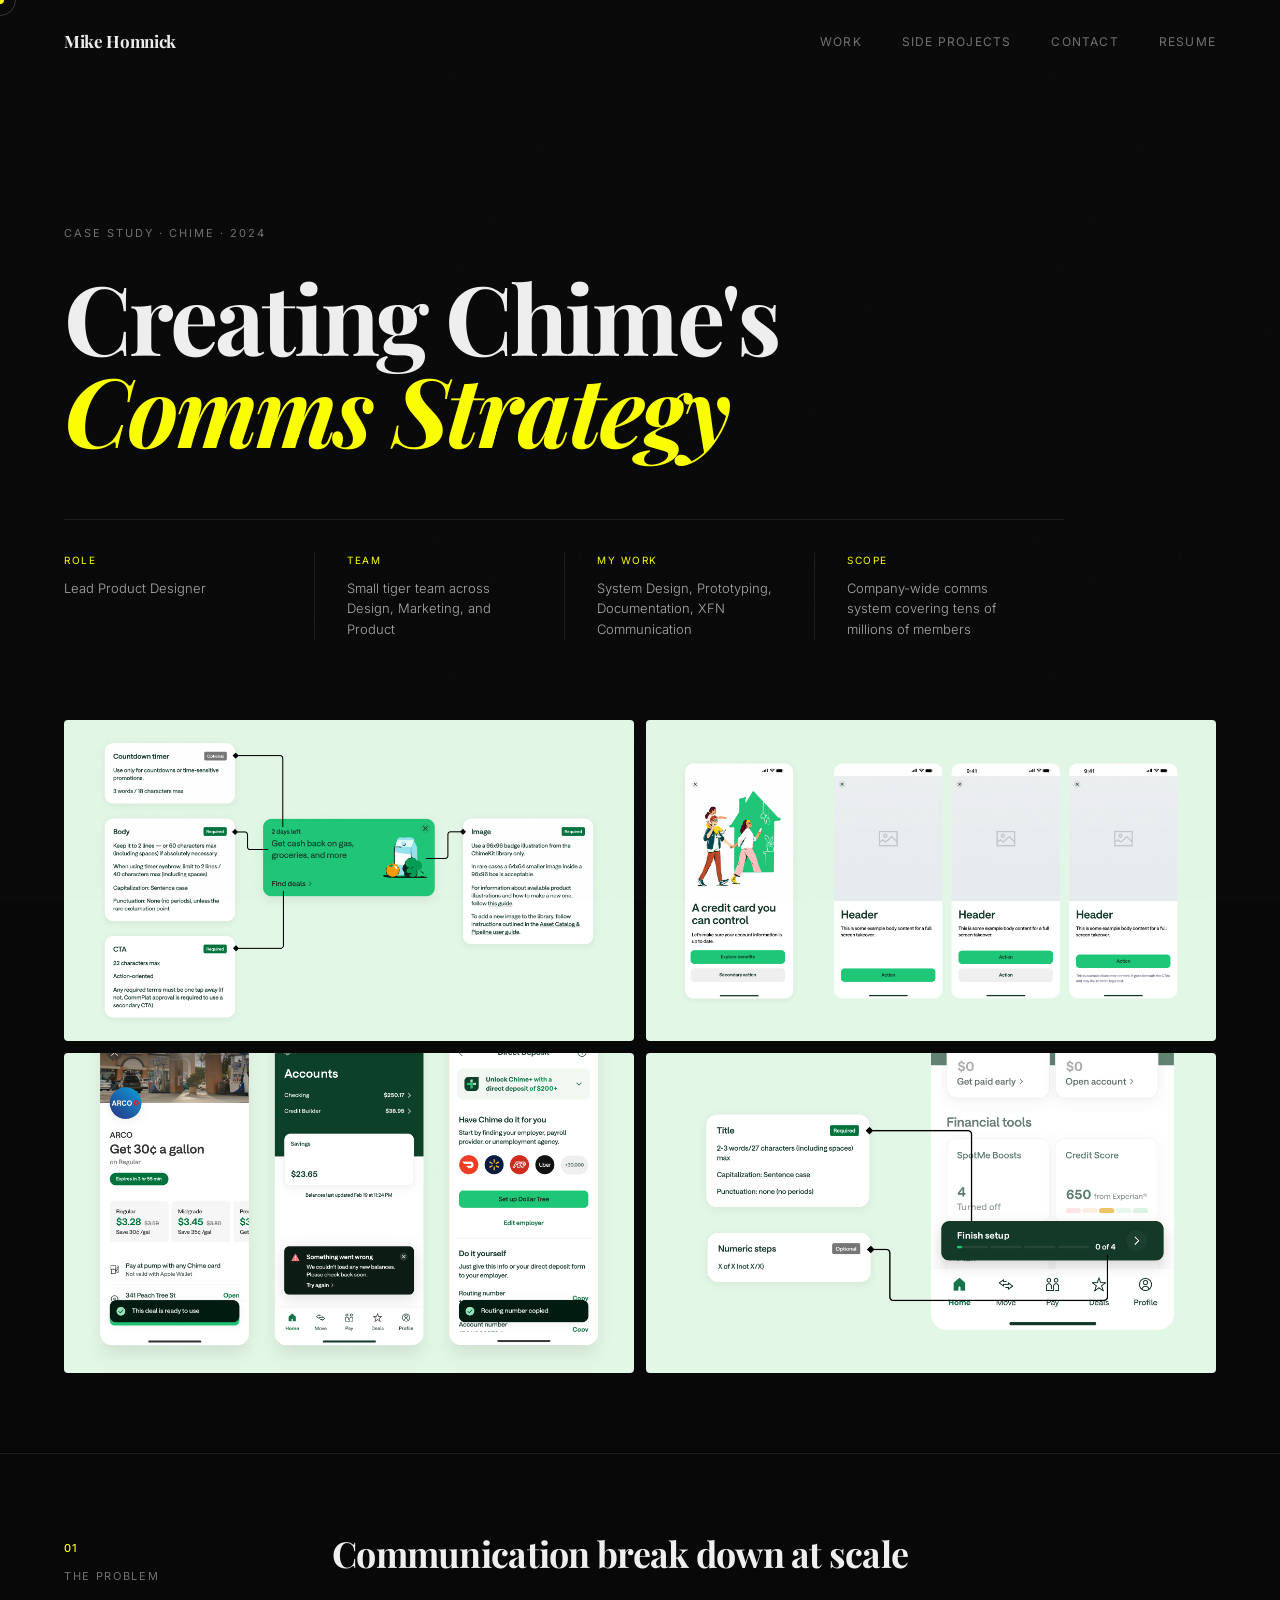
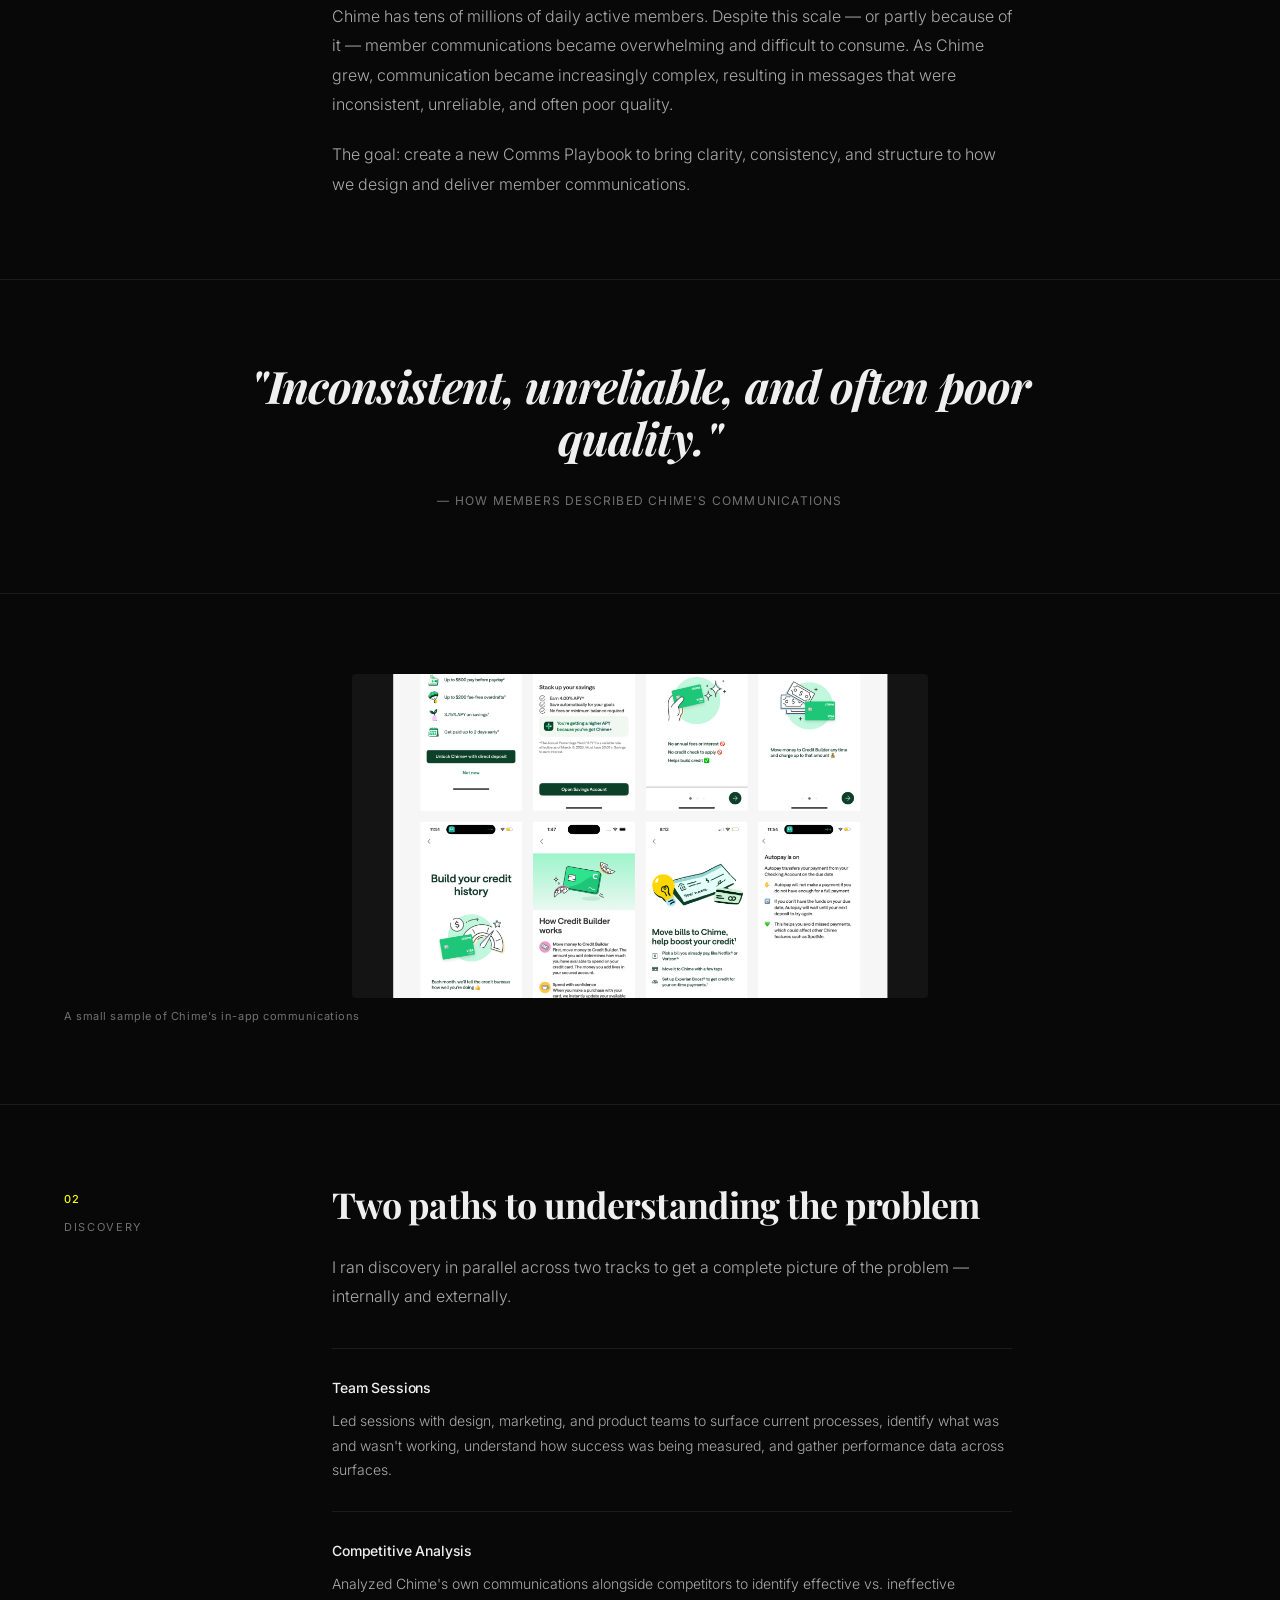
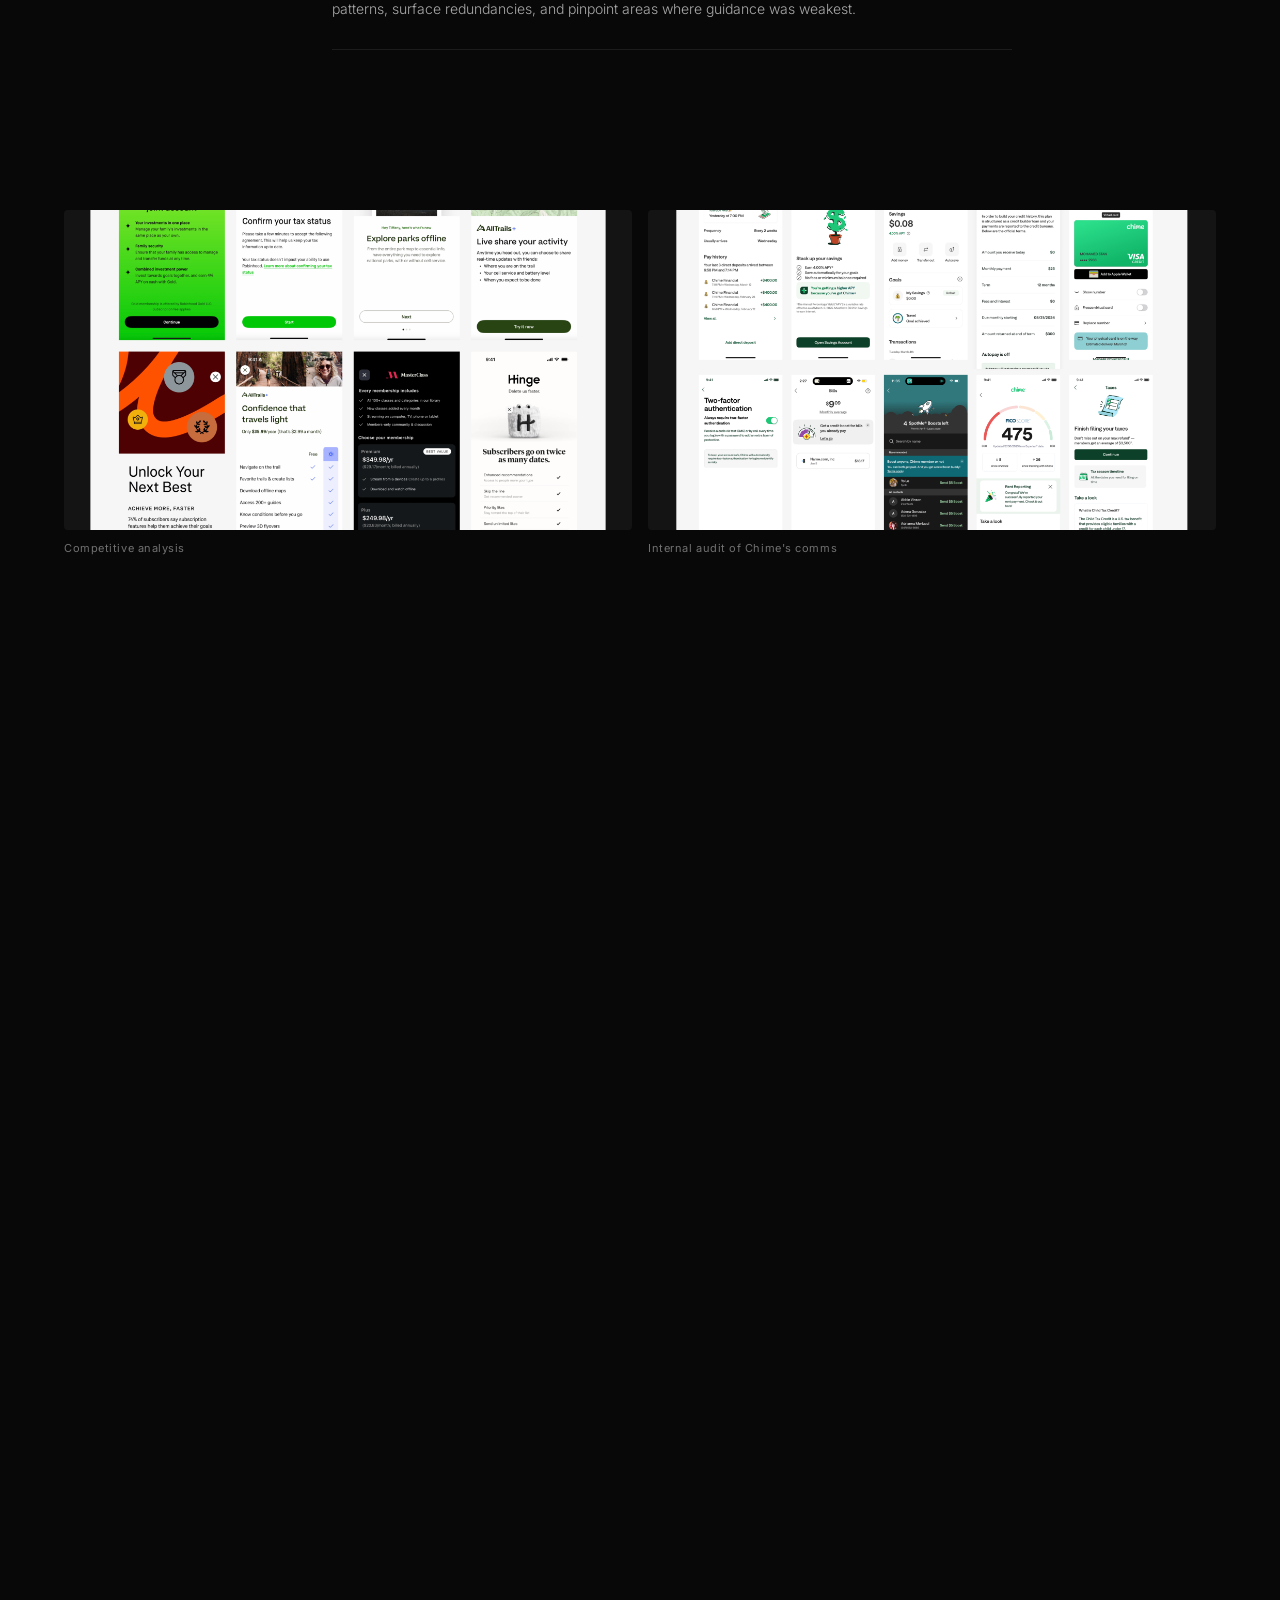
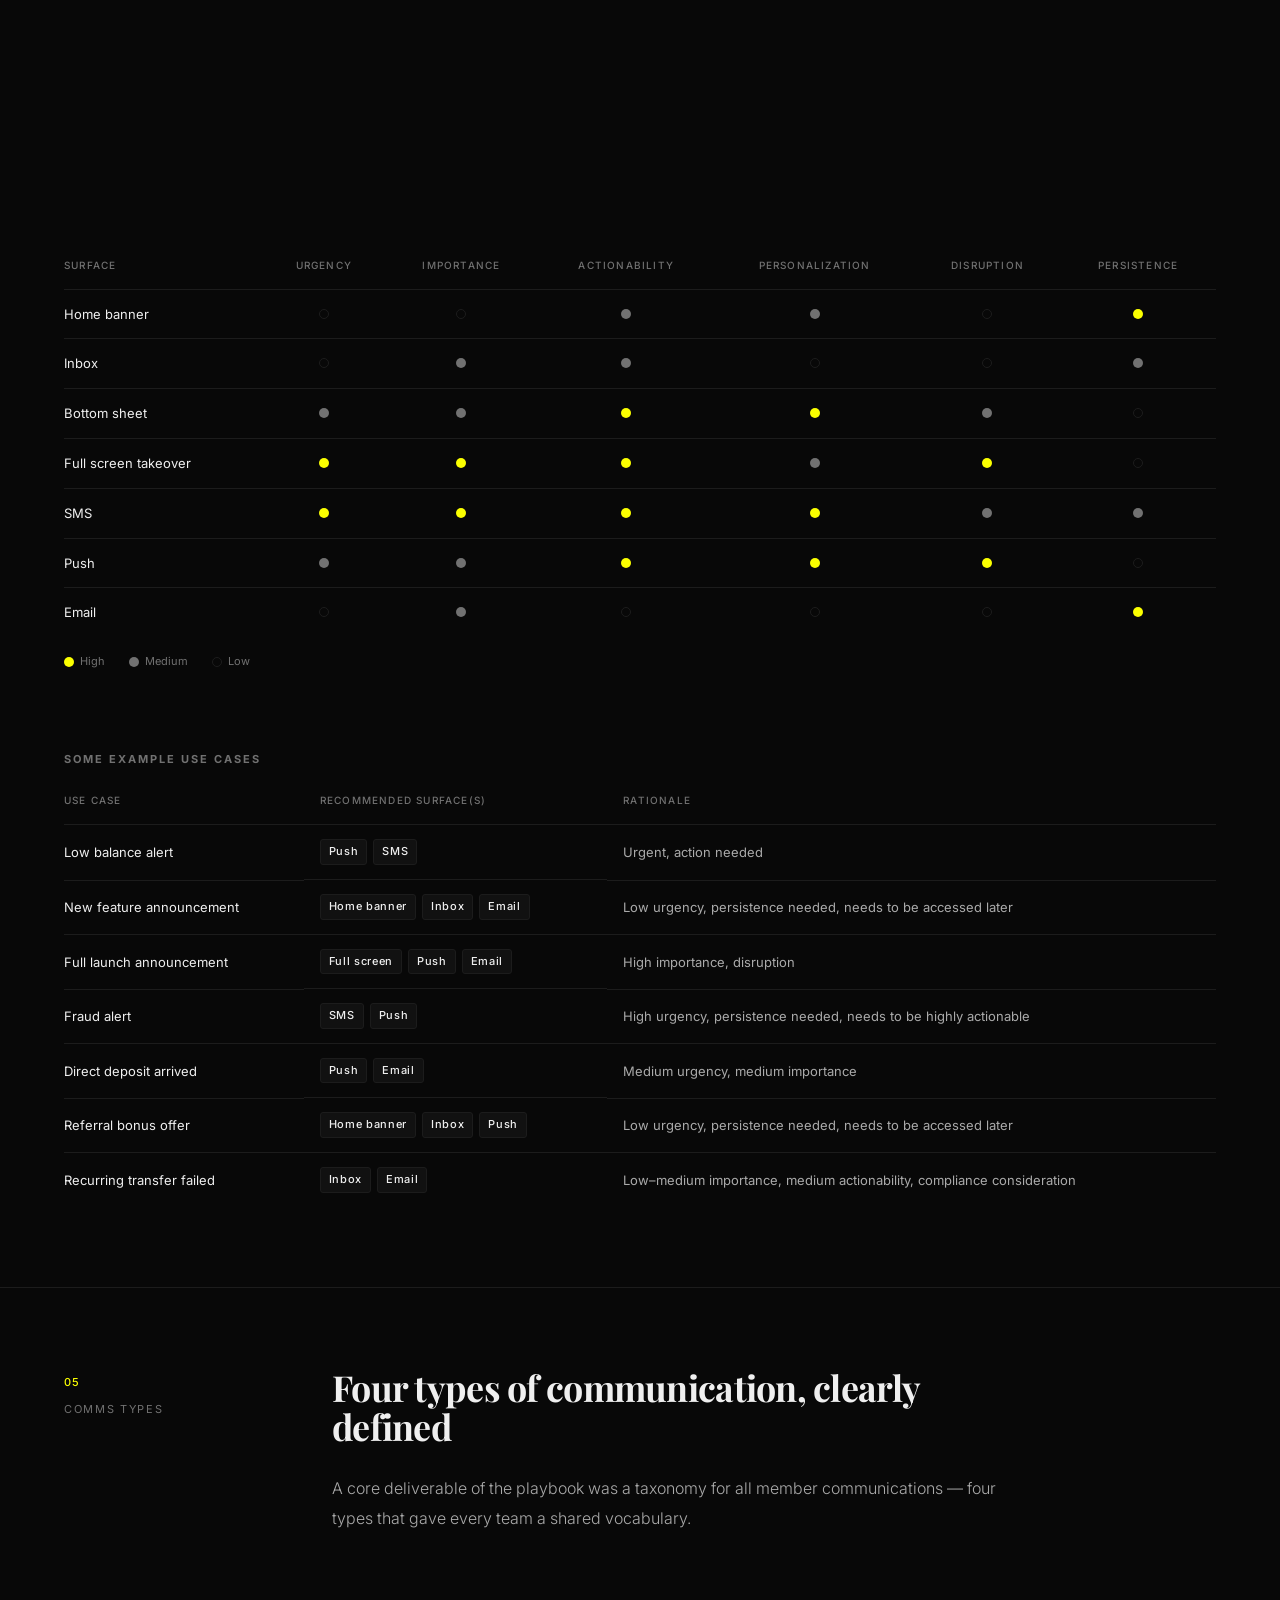
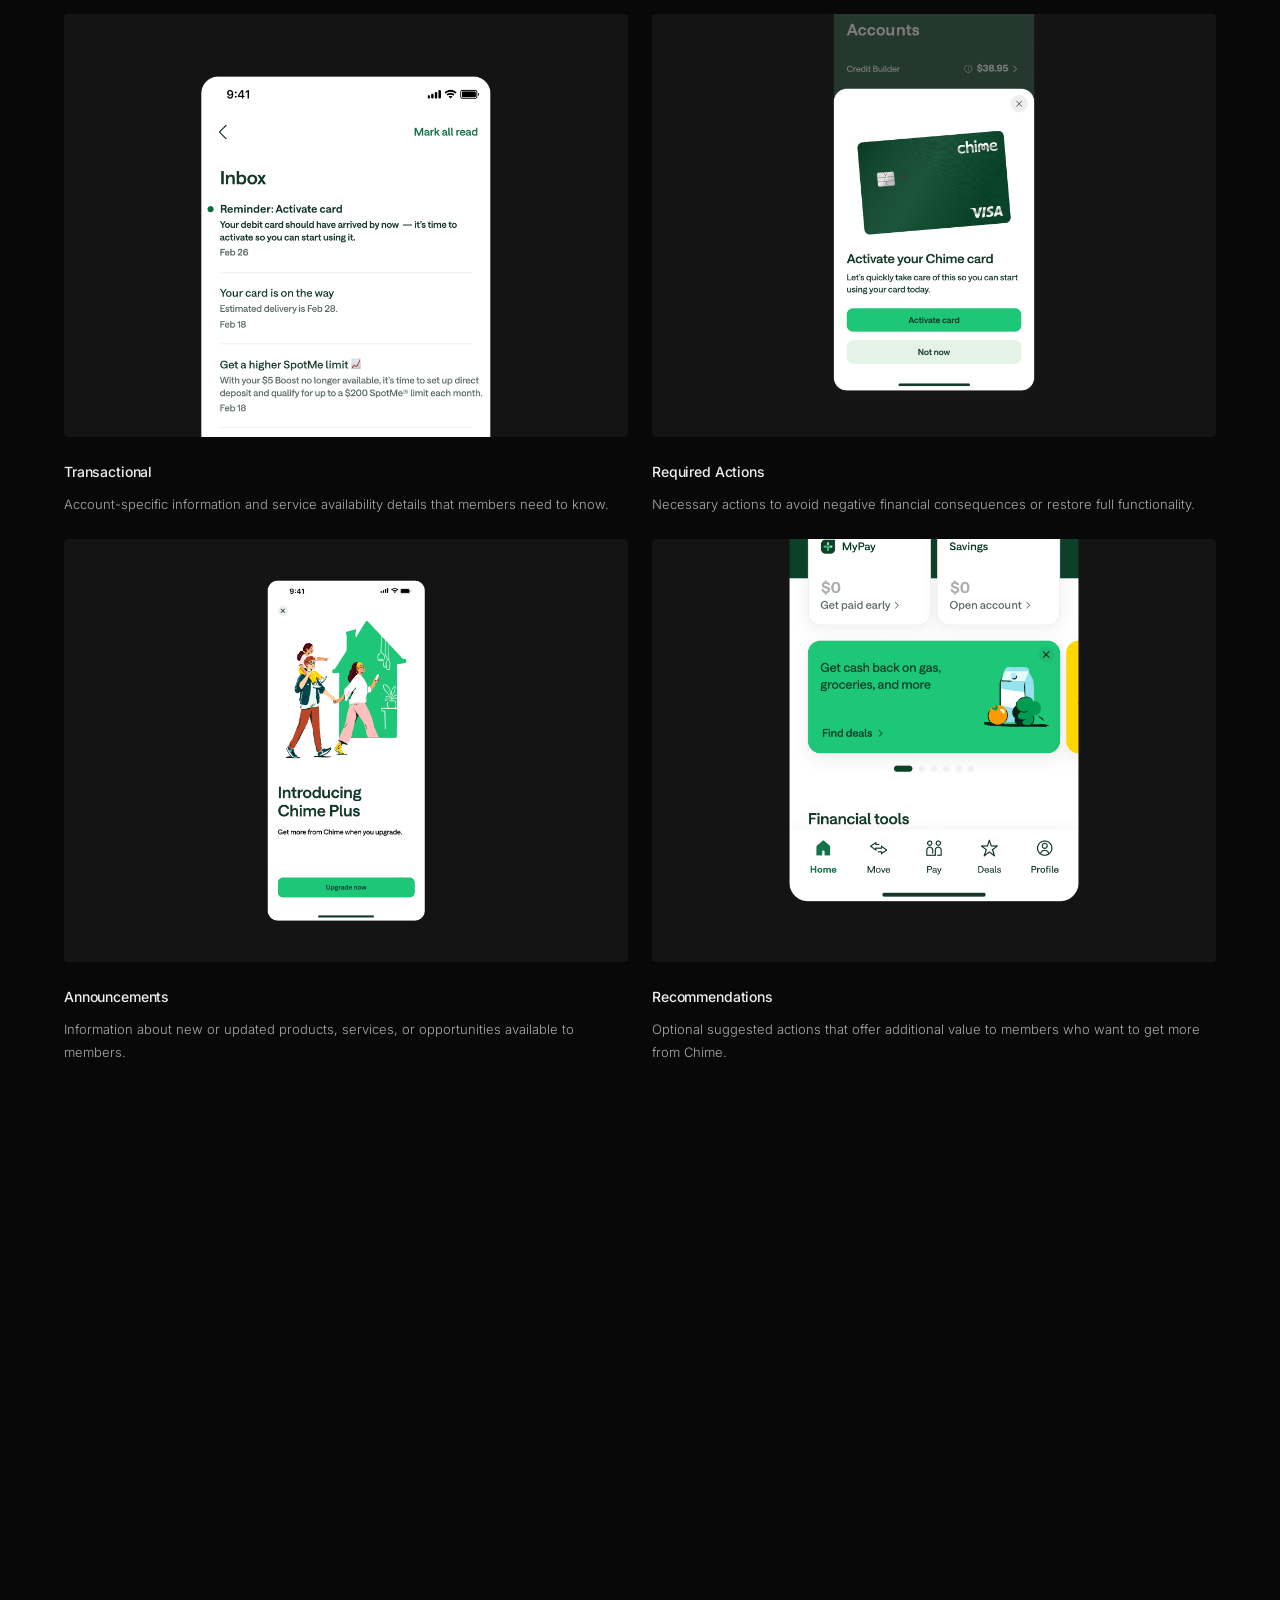
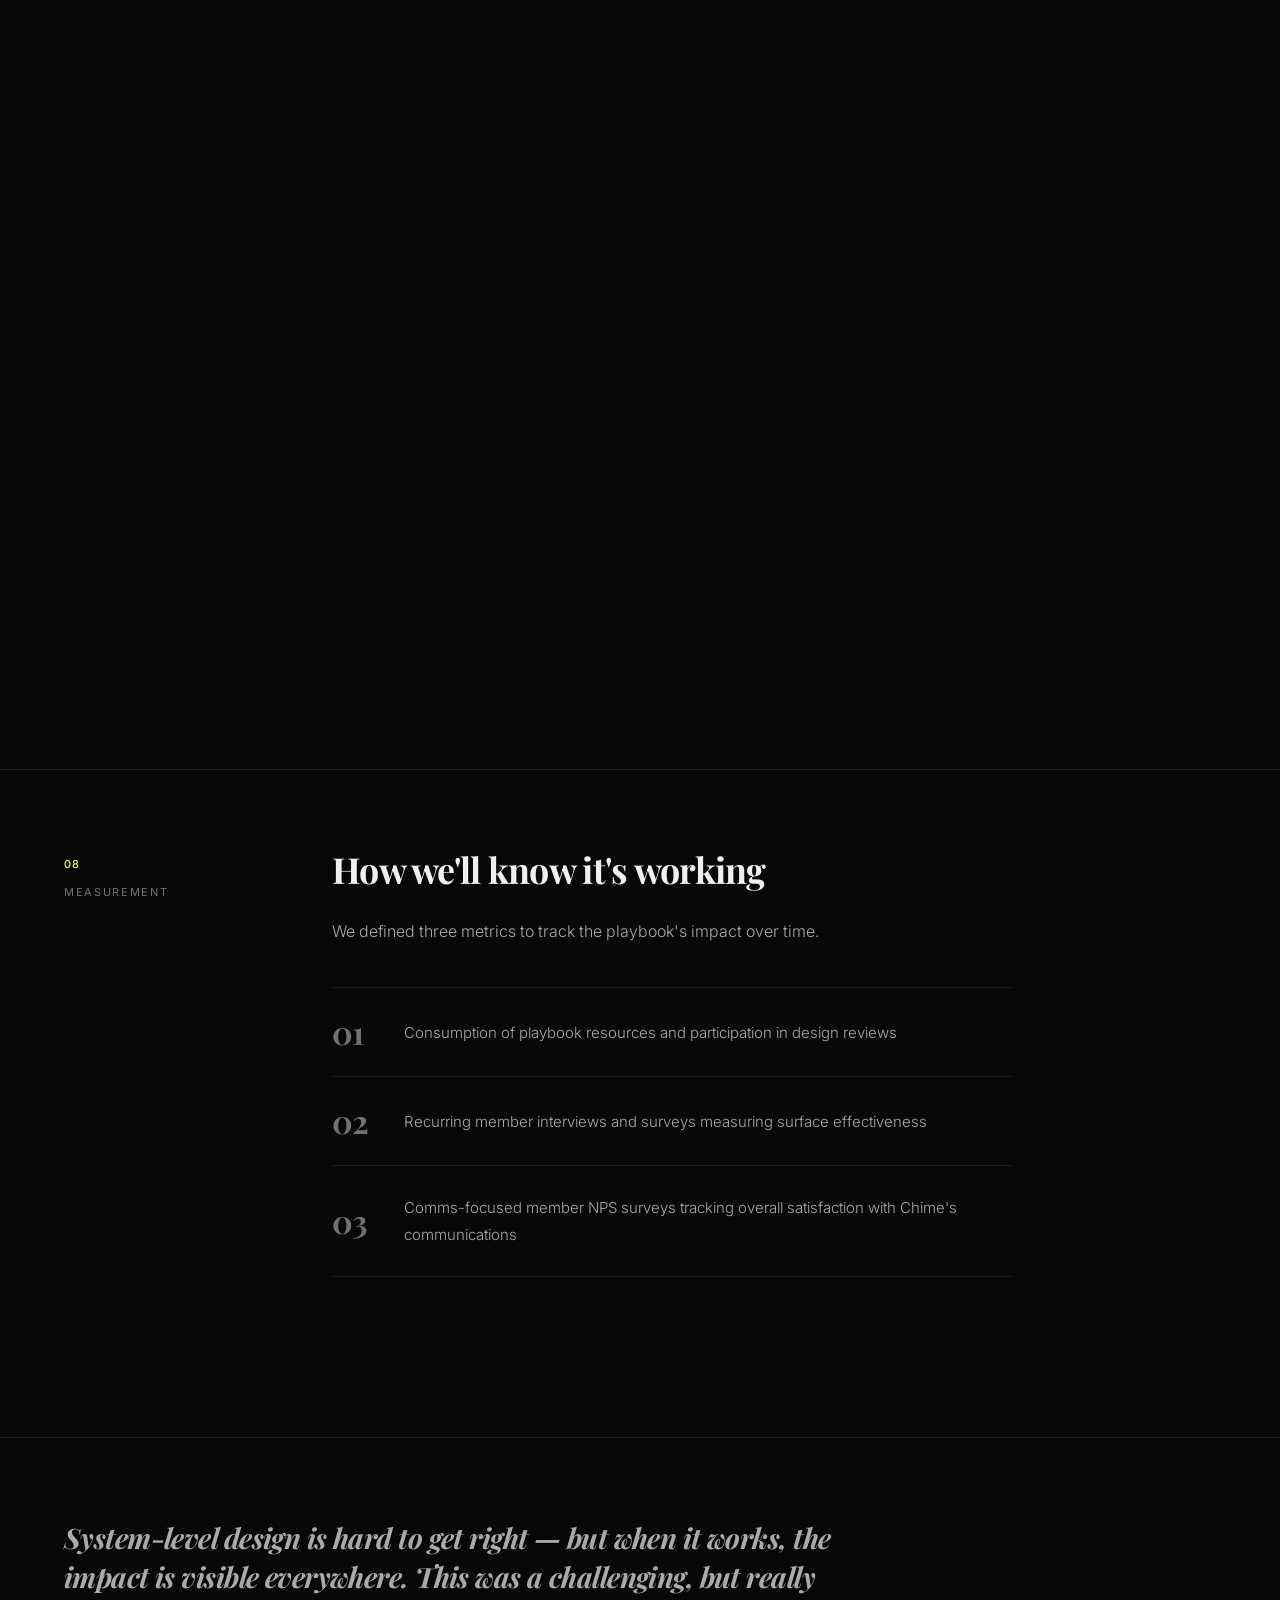
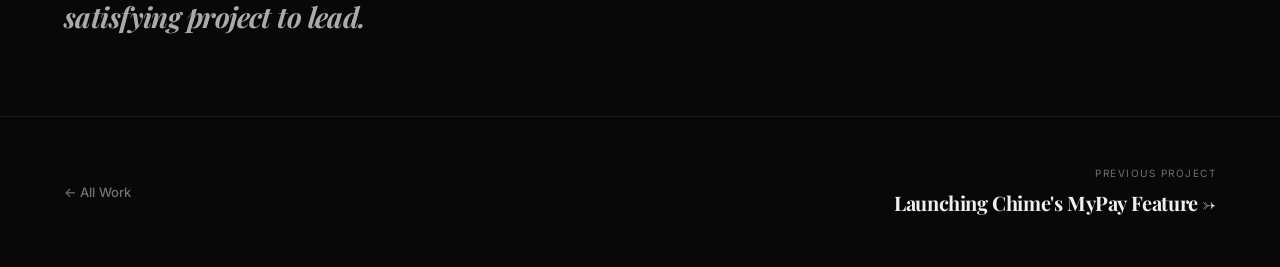
==== chime-comms-playbook.html @ 271defdb "Add SVG favicon with MH initials; update comms title and meta Co-Authored-By: Claude Sonnet 4.6 <nor" ====
<!DOCTYPE html>
<html lang="en">
<head>
  <meta charset="UTF-8">
  <meta name="viewport" content="width=device-width, initial-scale=1.0">
  <title>Creating Chime's Comms Strategy — Mike Homnick</title>
  <link rel="preconnect" href="https://fonts.googleapis.com">
  <link rel="preconnect" href="https://fonts.gstatic.com" crossorigin>
  <link href="https://fonts.googleapis.com/css2?family=Playfair+Display:ital,wght@0,700;0,900;1,700&family=Inter:wght@300;400;500&display=swap" rel="stylesheet">
  <link rel="icon" type="image/svg+xml" href="favicon.svg">
  <link rel="stylesheet" href="style.css">
  <link rel="stylesheet" href="case-study.css">
</head>
<body>

  <!-- Custom Cursor -->
  <div class="cursor" id="cursor"></div>
  <div class="cursor-follower" id="cursor-follower"></div>

  <!-- Navigation -->
  <nav id="nav">
    <a href="index.html" class="nav-logo">Mike Homnick</a>
    <div class="nav-links">
      <a href="index.html#work">Work</a>
      <div class="nav-dropdown">
        <span class="nav-dropdown-trigger">Side Projects</span>
        <div class="nav-dropdown-menu">
          <div class="nav-dropdown-menu-inner">
            <a href="game-dev.html">Game Dev</a>
            <a href="photography.html">Photography</a>
            <a href="music.html">Music</a>
          </div>
        </div>
      </div>
<a href="index.html#contact">Contact</a>
      <a href="resume.pdf" target="_blank" rel="noopener">Resume</a>
    </div>
  </nav>

  <!-- ===================== HERO ===================== -->
  <header class="cs-hero">
    <div class="cs-hero-inner">
      <p class="cs-eyebrow reveal">Case Study · Chime · 2024</p>
      <h1 class="cs-title reveal">Creating Chime's<br><em>Comms Strategy</em></h1>
      <div class="cs-meta reveal">
        <div class="cs-meta-item">
          <span class="cs-meta-label">Role</span>
          <span class="cs-meta-value">Lead Product Designer</span>
        </div>
        <div class="cs-meta-item">
          <span class="cs-meta-label">Team</span>
          <span class="cs-meta-value">Small tiger team across Design, Marketing, and Product</span>
        </div>
        <div class="cs-meta-item">
          <span class="cs-meta-label">My Work</span>
          <span class="cs-meta-value">System Design, Prototyping, Documentation, XFN Communication</span>
        </div>
        <div class="cs-meta-item">
          <span class="cs-meta-label">Scope</span>
          <span class="cs-meta-value">Company-wide comms system covering tens of millions of members</span>
        </div>
      </div>
    </div>
  </header>

  <!-- Hero image -->
  <div class="cs-img-4up reveal">
    <img src="images/comms/Solution_1.png" alt="Solution 1" class="cs-img-real">
    <img src="images/comms/Solution_2.png" alt="Solution 2" class="cs-img-real">
    <img src="images/comms/Solution_3.png" alt="Solution 3" class="cs-img-real">
    <img src="images/comms/Solution_4.png" alt="Solution 4" class="cs-img-real">
  </div>

  <!-- ===================== CONTENT ===================== -->
  <main class="cs-body">

    <!-- 01 · The Problem -->
    <section class="cs-section reveal">
      <div class="cs-section-label">
        <span class="section-num">01</span>
        <span class="section-label">The Problem</span>
      </div>
      <div class="cs-section-content">
        <h2 class="cs-heading">Communication break down at scale</h2>
        <p>Chime has tens of millions of daily active members. Despite this scale — or partly because of it — member communications became overwhelming and difficult to consume. As Chime grew, communication became increasingly complex, resulting in messages that were inconsistent, unreliable, and often poor quality.</p>
        <p>The goal: create a new Comms Playbook to bring clarity, consistency, and structure to how we design and deliver member communications.</p>
      </div>
    </section>

    <!-- Pull quote -->
    <blockquote class="cs-quote reveal">
      <p>"Inconsistent, unreliable, and often poor quality."</p>
      <cite>— How members described Chime's communications</cite>
    </blockquote>

    <figure class="cs-img-full reveal">
      <img src="images/comms/Comms_Comp.png" alt="Competitive Analysis" class="cs-img-real cs-img-centered" style="width: 50%;">
      <figcaption>A small sample of Chime's in-app communications</figcaption>
    </figure>

    <!-- 02 · Discovery -->
    <section class="cs-section reveal">
      <div class="cs-section-label">
        <span class="section-num">02</span>
        <span class="section-label">Discovery</span>
      </div>
      <div class="cs-section-content">
        <h2 class="cs-heading">Two paths to understanding the problem</h2>
        <p>I ran discovery in parallel across two tracks to get a complete picture of the problem — internally and externally.</p>

        <div class="cs-cards">
          <div class="cs-card">
            <h4>Team Sessions</h4>
            <p>Led sessions with design, marketing, and product teams to surface current processes, identify what was and wasn't working, understand how success was being measured, and gather performance data across surfaces.</p>
          </div>
          <div class="cs-card">
            <h4>Competitive Analysis</h4>
            <p>Analyzed Chime's own communications alongside competitors to identify effective vs. ineffective patterns, surface redundancies, and pinpoint areas where guidance was weakest.</p>
          </div>
        </div>
      </div>
    </section>

    <!-- Image -->
    <div class="cs-img-pair reveal">
      <figure>
        <img src="images/comms/Comms_Comp2.png" alt="Competitive Analysis" class="cs-img-real">
        <figcaption>Competitive analysis</figcaption>
      </figure>
      <figure>
        <img src="images/comms/Comms_Comp3.png" alt="Internal Audit" class="cs-img-real">
        <figcaption>Internal audit of Chime's comms</figcaption>
      </figure>
    </div>

    <!-- 03 · Definition -->
    <section class="cs-section reveal">
      <div class="cs-section-label">
        <span class="section-num">03</span>
        <span class="section-label">Definition</span>
      </div>
      <div class="cs-section-content">
        <h2 class="cs-heading">Five root problems, one system to fix them</h2>
        <p>Discovery converged on five distinct problems that the playbook needed to solve.</p>

        <div class="cs-findings">
          <div class="cs-finding">
            <span class="cs-finding-num">01</span>
            <p>Too many competing surfaces with poor definition between them</p>
          </div>
          <div class="cs-finding">
            <span class="cs-finding-num">02</span>
            <p>No stated priority within or across surfaces</p>
          </div>
          <div class="cs-finding">
            <span class="cs-finding-num">03</span>
            <p>No cap on communications per member</p>
          </div>
          <div class="cs-finding">
            <span class="cs-finding-num">04</span>
            <p>Inconsistent language and content standards across teams</p>
          </div>
          <div class="cs-finding">
            <span class="cs-finding-num">05</span>
            <p>Missing guidance on surface performance by use case</p>
          </div>
        </div>
      </div>
    </section>


    <!-- 04 · Surface Ranking System -->
    <section class="cs-section reveal">
      <div class="cs-section-label">
        <span class="section-num">04</span>
        <span class="section-label">Surface Ranking</span>
      </div>
      <div class="cs-section-content">
        <h2 class="cs-heading">A ranking system for every surface</h2>
        <p>To bring order to competing surfaces, I created a ranking system that evaluated each communications surface against seven criteria — enabling teams to confidently assign the right surface to any use case.</p>
        <p>This gave every team a shared framework for decision-making rather than relying on tribal knowledge or gut instinct.</p>
      </div>
    </section>

    <!-- Surface ranking dot matrix -->
    <div class="cs-ranking-wrap reveal">
      <table class="cs-ranking-table">
        <thead>
          <tr>
            <th class="cs-rank-surface">Surface</th>
            <th>Urgency</th>
            <th>Importance</th>
            <th>Actionability</th>
            <th>Personalization</th>
            <th>Disruption</th>
            <th>Persistence</th>
          </tr>
        </thead>
        <tbody>
          <tr>
            <td class="cs-rank-surface">Home banner</td>
            <td><span class="dot dot-low"></span></td>
            <td><span class="dot dot-low"></span></td>
            <td><span class="dot dot-mid"></span></td>
            <td><span class="dot dot-mid"></span></td>
            <td><span class="dot dot-low"></span></td>
            <td><span class="dot dot-high"></span></td>
          </tr>
          <tr>
            <td class="cs-rank-surface">Inbox</td>
            <td><span class="dot dot-low"></span></td>
            <td><span class="dot dot-mid"></span></td>
            <td><span class="dot dot-mid"></span></td>
            <td><span class="dot dot-low"></span></td>
            <td><span class="dot dot-low"></span></td>
            <td><span class="dot dot-mid"></span></td>
          </tr>
          <tr>
            <td class="cs-rank-surface">Bottom sheet</td>
            <td><span class="dot dot-mid"></span></td>
            <td><span class="dot dot-mid"></span></td>
            <td><span class="dot dot-high"></span></td>
            <td><span class="dot dot-high"></span></td>
            <td><span class="dot dot-mid"></span></td>
            <td><span class="dot dot-low"></span></td>
          </tr>
          <tr>
            <td class="cs-rank-surface">Full screen takeover</td>
            <td><span class="dot dot-high"></span></td>
            <td><span class="dot dot-high"></span></td>
            <td><span class="dot dot-high"></span></td>
            <td><span class="dot dot-mid"></span></td>
            <td><span class="dot dot-high"></span></td>
            <td><span class="dot dot-low"></span></td>
          </tr>
          <tr>
            <td class="cs-rank-surface">SMS</td>
            <td><span class="dot dot-high"></span></td>
            <td><span class="dot dot-high"></span></td>
            <td><span class="dot dot-high"></span></td>
            <td><span class="dot dot-high"></span></td>
            <td><span class="dot dot-mid"></span></td>
            <td><span class="dot dot-mid"></span></td>
          </tr>
          <tr>
            <td class="cs-rank-surface">Push</td>
            <td><span class="dot dot-mid"></span></td>
            <td><span class="dot dot-mid"></span></td>
            <td><span class="dot dot-high"></span></td>
            <td><span class="dot dot-high"></span></td>
            <td><span class="dot dot-high"></span></td>
            <td><span class="dot dot-low"></span></td>
          </tr>
          <tr>
            <td class="cs-rank-surface">Email</td>
            <td><span class="dot dot-low"></span></td>
            <td><span class="dot dot-mid"></span></td>
            <td><span class="dot dot-low"></span></td>
            <td><span class="dot dot-low"></span></td>
            <td><span class="dot dot-low"></span></td>
            <td><span class="dot dot-high"></span></td>
          </tr>
        </tbody>
      </table>
      <div class="cs-ranking-legend">
        <span><span class="dot dot-high"></span> High</span>
        <span><span class="dot dot-mid"></span> Medium</span>
        <span><span class="dot dot-low"></span> Low</span>
      </div>
    </div>

    <!-- Use case to surface matrix -->
    <div class="cs-ranking-wrap reveal">
      <h3 style="font-family: var(--sans); font-size: 11px; letter-spacing: 0.18em; text-transform: uppercase; color: var(--muted); margin-bottom: 24px;">Some example use cases</h3>
      <table class="cs-ranking-table cs-usecase-table">
        <thead>
          <tr>
            <th class="cs-rank-surface">Use Case</th>
            <th style="text-align: left;">Recommended Surface(s)</th>
            <th style="text-align: left;">Rationale</th>
          </tr>
        </thead>
        <tbody>
          <tr>
            <td class="cs-rank-surface">Low balance alert</td>
            <td class="cs-usecase-surfaces"><span class="cs-surface-tag">Push</span><span class="cs-surface-tag">SMS</span></td>
            <td class="cs-usecase-rationale">Urgent, action needed</td>
          </tr>
          <tr>
            <td class="cs-rank-surface">New feature announcement</td>
            <td class="cs-usecase-surfaces"><span class="cs-surface-tag">Home banner</span><span class="cs-surface-tag">Inbox</span><span class="cs-surface-tag">Email</span></td>
            <td class="cs-usecase-rationale">Low urgency, persistence needed, needs to be accessed later</td>
          </tr>
          <tr>
            <td class="cs-rank-surface">Full launch announcement</td>
            <td class="cs-usecase-surfaces"><span class="cs-surface-tag">Full screen</span><span class="cs-surface-tag">Push</span><span class="cs-surface-tag">Email</span></td>
            <td class="cs-usecase-rationale">High importance, disruption</td>
          </tr>
          <tr>
            <td class="cs-rank-surface">Fraud alert</td>
            <td class="cs-usecase-surfaces"><span class="cs-surface-tag">SMS</span><span class="cs-surface-tag">Push</span></td>
            <td class="cs-usecase-rationale">High urgency, persistence needed, needs to be highly actionable</td>
          </tr>
          <tr>
            <td class="cs-rank-surface">Direct deposit arrived</td>
            <td class="cs-usecase-surfaces"><span class="cs-surface-tag">Push</span><span class="cs-surface-tag">Email</span></td>
            <td class="cs-usecase-rationale">Medium urgency, medium importance</td>
          </tr>
          <tr>
            <td class="cs-rank-surface">Referral bonus offer</td>
            <td class="cs-usecase-surfaces"><span class="cs-surface-tag">Home banner</span><span class="cs-surface-tag">Inbox</span><span class="cs-surface-tag">Push</span></td>
            <td class="cs-usecase-rationale">Low urgency, persistence needed, needs to be accessed later</td>
          </tr>
          <tr>
            <td class="cs-rank-surface">Recurring transfer failed</td>
            <td class="cs-usecase-surfaces"><span class="cs-surface-tag">Inbox</span><span class="cs-surface-tag">Email</span></td>
            <td class="cs-usecase-rationale">Low–medium importance, medium actionability, compliance consideration</td>
          </tr>
        </tbody>
      </table>
    </div>

    <!-- 05 · Four Comms Types -->
    <section class="cs-section reveal">
      <div class="cs-section-label">
        <span class="section-num">05</span>
        <span class="section-label">Comms Types</span>
      </div>
      <div class="cs-section-content">
        <h2 class="cs-heading">Four types of communication, clearly defined</h2>
        <p>A core deliverable of the playbook was a taxonomy for all member communications — four types that gave every team a shared vocabulary.</p>
      </div>
    </section>

    <div class="cs-concepts cs-concepts--2x2 reveal">
      <div class="cs-concept">
        <img src="images/comms/transactional.png" alt="Transactional" class="cs-img-real cs-img-concept">
        <h4>Transactional</h4>
        <p>Account-specific information and service availability details that members need to know.</p>
      </div>
      <div class="cs-concept">
        <img src="images/comms/required.png" alt="Required Actions" class="cs-img-real cs-img-concept">
        <h4>Required Actions</h4>
        <p>Necessary actions to avoid negative financial consequences or restore full functionality.</p>
      </div>
      <div class="cs-concept">
        <img src="images/comms/announcements.png" alt="Announcements" class="cs-img-real cs-img-concept">
        <h4>Announcements</h4>
        <p>Information about new or updated products, services, or opportunities available to members.</p>
      </div>
      <div class="cs-concept">
        <img src="images/comms/recommendations.png" alt="Recommendations" class="cs-img-real cs-img-concept">
        <h4>Recommendations</h4>
        <p>Optional suggested actions that offer additional value to members who want to get more from Chime.</p>
      </div>
    </div>

    <!-- 06 · Key Learning -->
    <section class="cs-section reveal">
      <div class="cs-section-label">
        <span class="section-num">06</span>
        <span class="section-label">Key Learning</span>
      </div>
      <div class="cs-section-content">
        <h2 class="cs-heading">Company-wide projects require a different playbook</h2>
        <p>A previous iteration of this project failed — and understanding why shaped how we approached this one. The lesson was hard-won: a project that impacts every team at the company is anything but straightforward.</p>
        <p>Success required three things that had been missing before:</p>
        <ul class="cs-list">
          <li>Clear executive communication of the project's scope and impact</li>
          <li>Early cross-functional inclusion, not a late-stage handoff</li>
          <li>Demonstrable, tangible value delivered to every participating team</li>
        </ul>
      </div>
    </section>

    <!-- Pull quote -->
    <blockquote class="cs-quote reveal">
      <p>"There's no way around it — a project that impacts every team at the company is anything but straightforward."</p>
      <cite>— Key project learning</cite>
    </blockquote>

    <!-- 07 · Deliverables -->
    <section class="cs-section reveal">
      <div class="cs-section-label">
        <span class="section-num">07</span>
        <span class="section-label">Deliverables</span>
      </div>
      <div class="cs-section-content">
        <h2 class="cs-heading">A complete system, not just a document</h2>
        <p>The Comms Playbook shipped as a comprehensive system spanning multiple workstreams.</p>

        <div class="cs-cards">
          <div class="cs-card">
            <h4>The Playbook</h4>
            <p>Component specifications, content guidelines, tone of voice standards, implementation guides, templates, and usage examples — all in one place.</p>
          </div>
          <div class="cs-card">
            <h4>Custom Comms GPT</h4>
            <p>A bespoke AI tool trained on the playbook to give teams real-time guidance when creating communications.</p>
          </div>
          <div class="cs-card">
            <h4>Figma Plugin</h4>
            <p>A plugin that surfaces playbook guidance directly inside Figma, meeting designers where they already work.</p>
          </div>
        </div>
      </div>
    </section>

    <div class="cs-img-pair reveal">
      <img src="images/comms/decision_tree.png" alt="Decision Tree" class="cs-img-real">
      <img src="images/comms/commsGPT.webp" alt="Comms GPT" class="cs-img-real">
    </div>

    <!-- Scrolling image strip -->
    <div class="cs-scroll-strip reveal">
      <div class="cs-scroll-track">
        <img src="images/comms/templates1.png" alt="Template 1">
        <img src="images/comms/templates2.png" alt="Template 2">
        <img src="images/comms/templates3.png" alt="Template 3">
        <img src="images/comms/templates4.png" alt="Template 4">
        <img src="images/comms/templates5.png" alt="Template 5">
        <img src="images/comms/templates6.png" alt="Template 6">
        <img src="images/comms/templates7.png" alt="Template 7">
        <img src="images/comms/templates8.png" alt="Template 8">
        <img src="images/comms/templates9.png" alt="Template 9">
        <!-- Duplicate for seamless loop -->
        <img src="images/comms/templates1.png" alt="" aria-hidden="true">
        <img src="images/comms/templates2.png" alt="" aria-hidden="true">
        <img src="images/comms/templates3.png" alt="" aria-hidden="true">
        <img src="images/comms/templates4.png" alt="" aria-hidden="true">
        <img src="images/comms/templates5.png" alt="" aria-hidden="true">
        <img src="images/comms/templates6.png" alt="" aria-hidden="true">
        <img src="images/comms/templates7.png" alt="" aria-hidden="true">
        <img src="images/comms/templates8.png" alt="" aria-hidden="true">
        <img src="images/comms/templates9.png" alt="" aria-hidden="true">
      </div>
    </div>

    <!-- 08 · Measurement -->
    <section class="cs-section reveal">
      <div class="cs-section-label">
        <span class="section-num">08</span>
        <span class="section-label">Measurement</span>
      </div>
      <div class="cs-section-content">
        <h2 class="cs-heading">How we'll know it's working</h2>
        <p>We defined three metrics to track the playbook's impact over time.</p>

        <div class="cs-findings">
          <div class="cs-finding">
            <span class="cs-finding-num">01</span>
            <p>Consumption of playbook resources and participation in design reviews</p>
          </div>
          <div class="cs-finding">
            <span class="cs-finding-num">02</span>
            <p>Recurring member interviews and surveys measuring surface effectiveness</p>
          </div>
          <div class="cs-finding">
            <span class="cs-finding-num">03</span>
            <p>Comms-focused member NPS surveys tracking overall satisfaction with Chime's communications</p>
          </div>
        </div>
      </div>
    </section>

  </main>

  <!-- Closing statement -->
  <div class="cs-closing reveal">
    <p>System-level design is hard to get right — but when it works, the impact is visible everywhere. This was a challenging, but really satisfying project to lead.</p>
  </div>

  <!-- ===================== FOOTER NAV ===================== -->
  <div class="cs-next reveal">
    <a href="index.html#work" class="cs-back">← All Work</a>
    <a href="chime-mypay.html" class="cs-next-project">
      <span class="cs-next-label">Previous Project</span>
      <span class="cs-next-title">Launching Chime's MyPay Feature →</span>
    </a>
  </div>

  <script src="script.js"></script>
</body>
</html>
---- style.css ----
/* ============================================================
   RESET & TOKENS
   ============================================================ */
*, *::before, *::after {
  box-sizing: border-box;
  margin: 0;
  padding: 0;
}

:root {
  --bg:       #080808;
  --surface:  #111111;
  --border:   #1c1c1c;
  --text:     #efefef;
  --muted:    #717171;
  --muted-lt: #aaaaaa;
  --accent:   #fbff00;

  --serif: 'Playfair Display', Georgia, 'Times New Roman', serif;
  --sans:  'Inter', system-ui, -apple-system, sans-serif;

  --ease-out: cubic-bezier(0.23, 1, 0.32, 1);
  --pad-x: clamp(24px, 5vw, 80px);
}

html {
  scroll-behavior: smooth;
}

body {
  background: var(--bg);
  color: var(--text);
  font-family: var(--sans);
  font-size: 16px;
  line-height: 1.6;
  -webkit-font-smoothing: antialiased;
  -moz-osx-font-smoothing: grayscale;
  cursor: none;
  overflow-x: hidden;
}

a { color: inherit; text-decoration: none; }
strong { font-weight: 500; }

/* ============================================================
   GRAIN OVERLAY
   ============================================================ */
body::after {
  content: '';
  position: fixed;
  inset: 0;
  z-index: 9000;
  pointer-events: none;
  opacity: 0.03;
  background-image: url("data:image/svg+xml,%3Csvg xmlns='http://www.w3.org/2000/svg' width='300' height='300'%3E%3Cfilter id='n'%3E%3CfeTurbulence type='fractalNoise' baseFrequency='0.85' numOctaves='4' stitchTiles='stitch'/%3E%3C/filter%3E%3Crect width='300' height='300' filter='url(%23n)'/%3E%3C/svg%3E");
  background-size: 300px 300px;
}

/* ============================================================
   CUSTOM CURSOR
   ============================================================ */
.cursor {
  position: fixed;
  width: 8px;
  height: 8px;
  background: var(--accent);
  border-radius: 50%;
  pointer-events: none;
  z-index: 9999;
  transform: translate(-50%, -50%);
  transition: transform 0.12s var(--ease-out),
              width 0.2s var(--ease-out),
              height 0.2s var(--ease-out),
              background 0.2s;
  will-change: left, top;
}

.cursor-follower {
  position: fixed;
  width: 32px;
  height: 32px;
  border: 1px solid rgba(239, 239, 239, 0.2);
  border-radius: 50%;
  pointer-events: none;
  z-index: 9998;
  transform: translate(-50%, -50%);
  transition: transform 0.3s var(--ease-out),
              width 0.3s var(--ease-out),
              height 0.3s var(--ease-out),
              border-color 0.3s;
  will-change: left, top;
}

.cursor.is-hovered {
  width: 14px;
  height: 14px;
}

.cursor-follower.is-hovered {
  width: 48px;
  height: 48px;
  border-color: color-mix(in srgb, var(--accent) 40%, transparent);
}

/* ============================================================
   NAVIGATION
   ============================================================ */
#nav {
  position: fixed;
  top: 0;
  left: 0;
  right: 0;
  z-index: 100;
  display: flex;
  justify-content: space-between;
  align-items: center;
  padding: 28px var(--pad-x);
  transition: padding 0.4s var(--ease-out),
              background 0.4s,
              border-color 0.4s;
  border-bottom: 1px solid transparent;
}

#nav.scrolled {
  padding-top: 16px;
  padding-bottom: 16px;
  background: rgba(8, 8, 8, 0.85);
  backdrop-filter: blur(16px);
  -webkit-backdrop-filter: blur(16px);
  border-bottom-color: var(--border);
}

.nav-logo {
  font-family: var(--serif);
  font-size: 17px;
  font-weight: 700;
  letter-spacing: -0.02em;
  color: var(--text);
}

.nav-links {
  display: flex;
  gap: 40px;
}

.nav-links a {
  font-size: 12px;
  font-weight: 400;
  letter-spacing: 0.1em;
  text-transform: uppercase;
  color: var(--muted);
  transition: color 0.2s;
}

.nav-links a:hover {
  color: var(--text);
}

/* ============================================================
   SCROLL REVEAL
   ============================================================ */
.reveal {
  opacity: 0;
  transform: translateY(28px);
  transition: opacity 0.9s var(--ease-out),
              transform 0.9s var(--ease-out);
}

.reveal.visible {
  opacity: 1;
  transform: translateY(0);
}

/* stagger children */
.reveal:nth-child(2) { transition-delay: 0.08s; }
.reveal:nth-child(3) { transition-delay: 0.16s; }
.reveal:nth-child(4) { transition-delay: 0.24s; }

/* ============================================================
   SECTION HEADER
   ============================================================ */
.section-header {
  display: flex;
  align-items: center;
  gap: 16px;
  padding-bottom: 24px;
  margin-bottom: 80px;
  border-bottom: 1px solid var(--border);
}

.section-num {
  font-size: 11px;
  font-weight: 500;
  letter-spacing: 0.1em;
  color: var(--accent);
}

.section-label {
  font-size: 11px;
  letter-spacing: 0.15em;
  text-transform: uppercase;
  color: var(--muted);
}

/* ============================================================
   NAV DROPDOWN
   ============================================================ */
.nav-dropdown {
  position: relative;
  display: flex;
  align-items: center;
}

.nav-dropdown-trigger {
  font-size: 12px;
  font-weight: 400;
  letter-spacing: 0.1em;
  text-transform: uppercase;
  color: var(--muted);
  cursor: pointer;
  transition: color 0.2s;
  user-select: none;
}

.nav-dropdown:hover .nav-dropdown-trigger {
  color: var(--text);
}

.nav-dropdown-menu {
  position: absolute;
  top: 100%;
  right: 0;
  padding-top: 16px;
  opacity: 0;
  pointer-events: none;
  transform: translateY(-4px);
  transition: opacity 0.2s var(--ease-out), transform 0.2s var(--ease-out);
  z-index: 200;
}

.nav-dropdown-menu-inner {
  background: var(--surface);
  border: 1px solid var(--border);
  border-radius: 6px;
  padding: 8px 0;
  min-width: 160px;
}

.nav-dropdown:hover .nav-dropdown-menu {
  opacity: 1;
  pointer-events: auto;
  transform: translateY(0);
}

.nav-dropdown-menu a {
  display: block;
  padding: 10px 20px;
  font-size: 12px;
  letter-spacing: 0.08em;
  text-transform: uppercase;
  color: var(--muted);
  transition: color 0.15s, background 0.15s;
}

.nav-dropdown-menu a:hover {
  color: var(--text);
  background: var(--border);
}

/* ============================================================
   HERO
   ============================================================ */
#hero {
  min-height: 100vh;
  display: flex;
  flex-direction: column;
  justify-content: center;
  padding: 120px var(--pad-x) 96px;
  position: relative;
  overflow: hidden;
}

/* ---- Mesh gradient blobs ---- */
.hero-blobs {
  position: absolute;
  inset: 0;
  z-index: 0;
  pointer-events: none;
}

.blob {
  position: absolute;
  border-radius: 50%;
  filter: blur(90px);
  opacity: 0.55;
  will-change: transform;
}

.blob-1 {
  width: 55vw;
  height: 55vw;
  background: radial-gradient(circle, rgba(20, 50, 160, 0.7), transparent 70%);
  top: -15%;
  left: -10%;
  animation: blobDrift1 18s ease-in-out infinite alternate;
}

.blob-2 {
  width: 45vw;
  height: 45vw;
  background: radial-gradient(circle, rgba(80, 15, 110, 0.6), transparent 70%);
  top: 10%;
  right: -5%;
  animation: blobDrift2 22s ease-in-out infinite alternate;
}

.blob-3 {
  width: 40vw;
  height: 40vw;
  background: radial-gradient(circle, rgba(8, 70, 100, 0.5), transparent 70%);
  bottom: -10%;
  left: 30%;
  animation: blobDrift3 16s ease-in-out infinite alternate;
}

.blob-4 {
  width: 30vw;
  height: 30vw;
  background: radial-gradient(circle, rgba(50, 10, 80, 0.45), transparent 70%);
  bottom: 20%;
  right: 20%;
  animation: blobDrift4 20s ease-in-out infinite alternate;
}

@keyframes blobDrift1 {
  0%   { transform: translate(0, 0) scale(1); }
  100% { transform: translate(8%, 12%) scale(1.1); }
}

@keyframes blobDrift2 {
  0%   { transform: translate(0, 0) scale(1); }
  100% { transform: translate(-10%, 8%) scale(0.95); }
}

@keyframes blobDrift3 {
  0%   { transform: translate(0, 0) scale(1); }
  100% { transform: translate(-8%, -10%) scale(1.08); }
}

@keyframes blobDrift4 {
  0%   { transform: translate(0, 0) scale(1); }
  100% { transform: translate(6%, -12%) scale(1.05); }
}

.hero-content {
  position: relative;
  z-index: 1;
}

.hero-content {
  max-width: 1400px;
}

.hero-greeting {
  font-family: var(--serif);
  font-size: clamp(22px, 2.8vw, 40px);
  font-weight: 700;
  font-style: italic;
  letter-spacing: -0.02em;
  color: var(--muted-lt);
  margin-bottom: 16px;
}

.hero-eyebrow {
  font-size: 11px;
  letter-spacing: 0.2em;
  text-transform: uppercase;
  color: var(--muted);
  margin-bottom: 28px;
  transition-delay: 0.1s;
}

.hero-title {
  font-family: var(--serif);
  font-size: clamp(64px, 9.5vw, 140px);
  font-weight: 700;
  line-height: 0.95;
  letter-spacing: -0.03em;
  margin-bottom: 36px;
  transition-delay: 0.2s;
}

.hero-title em {
  font-style: italic;
  color: var(--accent);
}

.hero-sub {
  font-size: 15px;
  color: var(--muted-lt);
  line-height: 1.75;
  max-width: 640px;
  font-weight: 300;
  transition-delay: 0.35s;
}

.hero-scroll {
  position: absolute;
  bottom: 48px;
  right: var(--pad-x);
  display: flex;
  flex-direction: column;
  align-items: flex-end;
  gap: 12px;
}

.hero-scroll span {
  font-size: 10px;
  letter-spacing: 0.15em;
  text-transform: uppercase;
  color: var(--muted);
  writing-mode: vertical-rl;
}

.scroll-line {
  width: 1px;
  height: 56px;
  background: var(--muted);
  transform-origin: top;
  animation: scrollGrow 2.4s var(--ease-out) infinite;
}

@keyframes scrollGrow {
  0%   { transform: scaleY(0); opacity: 0; }
  40%  { transform: scaleY(1); opacity: 1; }
  100% { transform: scaleY(1); opacity: 0; }
}

/* ============================================================
   WORK
   ============================================================ */
#work {
  padding: 140px var(--pad-x);
}

.project {
  display: grid;
  grid-template-columns: 1.1fr 0.9fr;
  gap: clamp(40px, 6vw, 100px);
  align-items: center;
  padding: 80px 0;
  border-bottom: 1px solid var(--border);
  position: relative;
}

.project--reverse {
  grid-template-columns: 0.9fr 1.1fr;
}

.project--reverse .project-image {
  order: 2;
}

.project--reverse .project-info {
  order: 1;
}

/* Project Image */
.project-image {
  display: block;
  position: relative;
  aspect-ratio: 4 / 3;
  overflow: hidden;
  border-radius: 3px;
}

.project-thumb {
  width: 100%;
  height: 100%;
  overflow: hidden;
  transition: transform 0.7s var(--ease-out);
}

.project-image:hover .project-thumb {
  transform: scale(1.04);
}

.project-thumb-img {
  width: 100%;
  height: 100%;
  object-fit: cover;
  display: block;
  transition: transform 0.7s var(--ease-out);
}

.project-image:hover .project-thumb-img {
  transform: scale(1.04);
}

.project-thumb-box {
  width: 100%;
  height: 100%;
  background: var(--surface);
  border: 1px solid var(--border);
  display: flex;
  align-items: center;
  justify-content: center;
  padding: 32px;
}

.project-thumb-box img {
  width: 40%;
  height: auto;
  display: block;
  transition: transform 0.7s var(--ease-out);
}

.project-image:hover .project-thumb-box img {
  transform: scale(1.04);
}

.thumb-inner {
  width: 100%;
  height: 100%;
  display: flex;
  align-items: center;
  justify-content: center;
  position: relative;
}

/* Placeholder art */
.p1 {
  background: linear-gradient(135deg, #0d0d1a 0%, #13182e 55%, #1a2244 100%);
}
.p2 {
  background: linear-gradient(135deg, #130808 0%, #220e0e 55%, #351515 100%);
}
.p3 {
  background: linear-gradient(135deg, #080d0a 0%, #0c1a12 55%, #0f2619 100%);
}

/* UI chrome for p1 */
.thumb-ui-bar {
  position: absolute;
  top: 18%;
  left: 12%;
  right: 12%;
  height: 3px;
  background: rgba(255,255,255,0.08);
  border-radius: 2px;
}

.thumb-ui-card {
  position: absolute;
  top: 30%;
  left: 12%;
  right: 12%;
  bottom: 18%;
  background: rgba(255,255,255,0.04);
  border: 1px solid rgba(255,255,255,0.06);
  border-radius: 6px;
}

.thumb-ui-card--sm {
  top: 35%;
  left: 20%;
  right: 30%;
  bottom: 30%;
  background: rgba(255,255,255,0.06);
}

/* UI chrome for p2 */
.thumb-ui-chart {
  position: absolute;
  bottom: 18%;
  left: 14%;
  right: 14%;
  height: 55%;
  display: flex;
  align-items: flex-end;
  gap: 8%;
}

.chart-bar {
  flex: 1;
  background: rgba(232, 49, 42, 0.35);
  border-radius: 2px 2px 0 0;
}

/* UI chrome for p3 */
.thumb-ui-circles {
  position: relative;
  width: 56%;
  height: 56%;
}

.circle {
  position: absolute;
  border-radius: 50%;
}

.c1 {
  width: 70%;
  height: 70%;
  top: 0;
  left: 0;
  background: rgba(255, 255, 255, 0.07);
}

.c2 {
  width: 55%;
  height: 55%;
  bottom: 0;
  right: 0;
  background: rgba(100, 200, 150, 0.12);
}

.c3 {
  width: 35%;
  height: 35%;
  top: 20%;
  left: 30%;
  background: rgba(232, 49, 42, 0.2);
}

/* Project number badge */
.project-num {
  position: absolute;
  top: 16px;
  left: 16px;
  font-size: 10px;
  font-weight: 500;
  letter-spacing: 0.1em;
  color: rgba(255,255,255,0.25);
}

/* Project Info */
.project-meta {
  display: flex;
  flex-wrap: wrap;
  gap: 6px 0;
  margin-bottom: 20px;
}

.project-meta span {
  font-size: 11px;
  color: var(--muted);
  letter-spacing: 0.06em;
}

.project-meta span + span::before {
  content: ' · ';
  margin: 0 6px;
  opacity: 0.5;
}

.project-title a {
  color: inherit;
  transition: opacity 0.2s;
}

.project-title a:hover {
  opacity: 0.7;
}

.project-title {
  font-family: var(--serif);
  font-size: clamp(30px, 3.2vw, 50px);
  font-weight: 700;
  letter-spacing: -0.025em;
  line-height: 1.08;
  margin-bottom: 18px;
}

.project-desc {
  font-size: 14px;
  font-weight: 300;
  color: var(--muted-lt);
  line-height: 1.8;
  margin-bottom: 32px;
  max-width: 380px;
}

.project-link {
  display: inline-flex;
  align-items: center;
  gap: 10px;
  font-size: 13px;
  font-weight: 500;
  letter-spacing: 0.02em;
  color: var(--text);
  padding-bottom: 6px;
  border-bottom: 1px solid var(--border);
  transition: color 0.25s, border-color 0.25s;
}

.project-link svg {
  transition: transform 0.25s var(--ease-out);
}

.project-link:hover {
  color: var(--accent);
  border-color: var(--accent);
}

.project-link:hover svg {
  transform: translateX(5px);
}

/* ============================================================
   ABOUT
   ============================================================ */
#about {
  padding: 140px var(--pad-x);
}

.about-grid {
  display: grid;
  grid-template-columns: 1fr 1fr;
  gap: clamp(48px, 8vw, 120px);
  align-items: start;
}

.about-title {
  font-family: var(--serif);
  font-size: clamp(44px, 5vw, 72px);
  font-weight: 700;
  letter-spacing: -0.025em;
  line-height: 1.0;
  margin-bottom: 36px;
}

.about-title em {
  font-style: italic;
  color: var(--accent);
}

.about-left p {
  font-size: 15px;
  font-weight: 300;
  color: var(--muted-lt);
  line-height: 1.85;
  margin-bottom: 18px;
  max-width: 480px;
}

.about-cta {
  display: inline-block;
  margin-top: 12px;
  font-size: 13px;
  font-weight: 500;
  letter-spacing: 0.02em;
  color: var(--text);
  border-bottom: 1px solid var(--border);
  padding-bottom: 4px;
  transition: color 0.2s, border-color 0.2s;
}

.about-cta:hover {
  color: var(--accent);
  border-color: var(--accent);
}

.stat-row {
  display: flex;
  gap: 48px;
  margin-bottom: 56px;
  padding-bottom: 48px;
  border-bottom: 1px solid var(--border);
}

.stat-num {
  display: block;
  font-family: var(--serif);
  font-size: 56px;
  font-weight: 700;
  letter-spacing: -0.04em;
  line-height: 1;
  color: var(--text);
  margin-bottom: 8px;
}

.stat-label {
  font-size: 11px;
  letter-spacing: 0.1em;
  text-transform: uppercase;
  color: var(--muted);
}

.skills-grid {
  display: grid;
  grid-template-columns: 1fr 1fr;
  gap: 40px;
}

.skills-col h4 {
  font-size: 10px;
  letter-spacing: 0.18em;
  text-transform: uppercase;
  color: var(--accent);
  margin-bottom: 20px;
}

.skills-col ul {
  list-style: none;
}

.skills-col li {
  font-size: 14px;
  font-weight: 300;
  color: var(--muted-lt);
  padding: 10px 0;
  border-bottom: 1px solid var(--border);
  transition: color 0.2s, padding-left 0.2s;
}

.skills-col li:hover {
  color: var(--text);
  padding-left: 6px;
}

/* ============================================================
   CONTACT
   ============================================================ */
#contact {
  padding: 140px var(--pad-x) 64px;
  display: flex;
  flex-direction: column;
  min-height: 70vh;
  justify-content: space-between;
}

.contact-eyebrow {
  font-size: 11px;
  letter-spacing: 0.15em;
  text-transform: uppercase;
  color: var(--muted);
  margin-bottom: 36px;
}

.contact-title {
  font-family: var(--serif);
  font-size: clamp(60px, 8.5vw, 120px);
  font-weight: 700;
  letter-spacing: -0.03em;
  line-height: 0.95;
  margin-bottom: 56px;
}

.accent-dot {
  color: var(--accent);
}

.contact-email {
  display: inline-block;
  font-size: clamp(18px, 2.4vw, 28px);
  font-weight: 300;
  color: var(--muted-lt);
  margin-bottom: 48px;
  padding-bottom: 20px;
  border-bottom: 1px solid var(--border);
  transition: color 0.25s, border-color 0.25s;
}

.contact-email:hover {
  color: var(--text);
  border-color: var(--muted);
}

.contact-socials {
  display: flex;
  gap: 32px;
  flex-wrap: wrap;
}

.contact-socials a {
  font-size: 12px;
  letter-spacing: 0.1em;
  text-transform: uppercase;
  color: var(--muted);
  transition: color 0.2s;
}

.contact-socials a:hover {
  color: var(--text);
}

footer {
  display: flex;
  justify-content: space-between;
  align-items: center;
  padding-top: 48px;
  border-top: 1px solid var(--border);
  font-size: 11px;
  letter-spacing: 0.05em;
  color: var(--muted);
  margin-top: auto;
}

/* ============================================================
   RESPONSIVE
   ============================================================ */
@media (max-width: 900px) {
  .project,
  .project--reverse {
    grid-template-columns: 1fr;
    gap: 32px;
  }

  .project--reverse .project-image,
  .project--reverse .project-info {
    order: unset;
  }

  .about-grid {
    grid-template-columns: 1fr;
  }
}

@media (max-width: 600px) {
  .nav-links { display: none; }

  .hero-scroll { display: none; }

  .project {
    padding: 56px 0;
  }

  .stat-row {
    gap: 32px;
  }

  .stat-num {
    font-size: 44px;
  }

  footer {
    flex-direction: column;
    gap: 8px;
    text-align: center;
  }

  /* Disable custom cursor on touch */
  .cursor, .cursor-follower {
    display: none;
  }

  body { cursor: auto; }
}
---- case-study.css ----
/* ============================================================
   CASE STUDY — PAGE STYLES
   Builds on style.css tokens and base styles
   ============================================================ */

/* ============================================================
   HERO
   ============================================================ */
.cs-hero {
  min-height: 80vh;
  display: flex;
  flex-direction: column;
  justify-content: flex-end;
  padding: 140px var(--pad-x) 80px;
}

.cs-eyebrow {
  font-size: 11px;
  letter-spacing: 0.18em;
  text-transform: uppercase;
  color: var(--muted);
  margin-bottom: 28px;
}

.cs-title {
  font-family: var(--serif);
  font-size: clamp(52px, 7.5vw, 110px);
  font-weight: 700;
  line-height: 0.96;
  letter-spacing: -0.03em;
  margin-bottom: 64px;
  max-width: 1100px;
}

.cs-title em {
  font-style: italic;
  color: var(--accent);
}

.cs-hero-sub {
  font-size: clamp(16px, 1.4vw, 20px);
  color: var(--muted-lt);
  max-width: 600px;
  margin-top: -40px;
  margin-bottom: 48px;
}

.cs-meta {
  display: grid;
  grid-template-columns: repeat(4, 1fr);
  gap: 0;
  border-top: 1px solid var(--border);
  padding-top: 32px;
  max-width: 1000px;
}

.cs-meta-item {
  padding-right: 32px;
}

.cs-meta-item + .cs-meta-item {
  border-left: 1px solid var(--border);
  padding-left: 32px;
}

.cs-meta-label {
  display: block;
  font-size: 10px;
  letter-spacing: 0.15em;
  text-transform: uppercase;
  color: var(--accent);
  margin-bottom: 10px;
}

.cs-meta-value {
  display: block;
  font-size: 13px;
  font-weight: 300;
  color: var(--muted-lt);
  line-height: 1.6;
}

/* ============================================================
   IMAGE BLOCKS
   ============================================================ */
.cs-img-full {
  padding: 0 var(--pad-x);
  margin: 80px 0;
}

.cs-img-placeholder {
  width: 100%;
  aspect-ratio: 16 / 8;
  background: var(--surface);
  border: 1px solid var(--border);
  border-radius: 4px;
  display: flex;
  align-items: center;
  justify-content: center;
}

.cs-img-real {
  width: 100%;
  height: auto;
  display: block;
  border-radius: 4px;
}

.cs-img-centered {
  width: 75%;
  margin: 0 auto;
}

.cs-img-placeholder span {
  font-size: 11px;
  letter-spacing: 0.12em;
  text-transform: uppercase;
  color: var(--muted);
}

.cs-img-hero {
  aspect-ratio: 16 / 7;
}

.cs-img-padded {
  padding: 48px;
}

.cs-img-sm {
  aspect-ratio: 4 / 3;
  margin-bottom: 24px;
}

.cs-img-concept {
  margin-bottom: 24px;
}

.cs-img-3up {
  display: grid;
  grid-template-columns: repeat(3, 1fr);
  gap: 12px;
  padding: 0 var(--pad-x);
  margin: 80px 0 12px;
}

@media (max-width: 600px) {
  .cs-img-3up { grid-template-columns: 1fr; }
}

.cs-img-pair {
  display: grid;
  grid-template-columns: 1fr 1fr;
  gap: 16px;
  padding: 0 var(--pad-x);
  margin: 80px 0;
}

.cs-img-pair .cs-img-placeholder {
  aspect-ratio: 4 / 3;
}

/* ============================================================
   BODY CONTENT
   ============================================================ */
.cs-body {
  padding-bottom: 80px;
}

/* Section row: label left, content right */
.cs-section {
  display: grid;
  grid-template-columns: 220px 1fr;
  gap: 48px;
  padding: 80px var(--pad-x);
  border-top: 1px solid var(--border);
  max-width: 1400px;
  margin: 0 auto;
}

.cs-section-label {
  display: flex;
  flex-direction: column;
  gap: 10px;
  padding-top: 6px;
}

.cs-section-label .section-num {
  font-size: 11px;
  font-weight: 500;
  letter-spacing: 0.1em;
  color: var(--accent);
}

.cs-section-label .section-label {
  font-size: 11px;
  letter-spacing: 0.15em;
  text-transform: uppercase;
  color: var(--muted);
}

.cs-section-content {
  max-width: 680px;
}

.cs-heading {
  font-family: var(--serif);
  font-size: clamp(28px, 2.8vw, 42px);
  font-weight: 700;
  letter-spacing: -0.02em;
  line-height: 1.1;
  margin-bottom: 28px;
}

.cs-subheading {
  font-family: var(--serif);
  font-size: 20px;
  font-weight: 700;
  letter-spacing: -0.01em;
  margin-top: 40px;
  margin-bottom: 16px;
}

.cs-section-content p {
  font-size: 16px;
  font-weight: 300;
  color: var(--muted-lt);
  line-height: 1.85;
  margin-bottom: 20px;
}

.cs-section-content p:last-child {
  margin-bottom: 0;
}

.cs-list {
  margin: 20px 0 20px 20px;
}

.cs-list li {
  font-size: 16px;
  font-weight: 300;
  color: var(--muted-lt);
  line-height: 1.85;
  margin-bottom: 8px;
  padding-left: 8px;
}

/* ============================================================
   PULL QUOTE
   ============================================================ */
.cs-quote {
  padding: 80px var(--pad-x);
  border-top: 1px solid var(--border);
  border-bottom: 1px solid var(--border);
  margin: 0 0 0 0;
  text-align: center;
}

.cs-quote p {
  font-family: var(--serif);
  font-size: clamp(28px, 3.5vw, 52px);
  font-style: italic;
  font-weight: 700;
  letter-spacing: -0.02em;
  line-height: 1.15;
  color: var(--text);
  max-width: 900px;
  margin: 0 auto 24px;
}

.cs-quote cite {
  font-size: 12px;
  letter-spacing: 0.1em;
  text-transform: uppercase;
  color: var(--muted);
  font-style: normal;
}

/* ============================================================
   RESULTS STATS
   ============================================================ */
.cs-results-intro {
  font-size: 14px !important;
  color: var(--muted-lt) !important;
  margin-bottom: 16px !important;
}

.cs-stats {
  display: grid;
  grid-template-columns: repeat(3, 1fr);
  gap: 12px;
  margin-bottom: 12px;
}

.cs-stat-card {
  background: var(--surface);
  border: 1px solid var(--border);
  border-radius: 8px;
  padding: 32px 28px;
  display: flex;
  flex-direction: column;
  gap: 16px;
}

.cs-stat-card--wide {
  text-align: center;
  align-items: center;
  margin-bottom: 40px;
}

.cs-stat-num {
  font-family: var(--serif);
  font-size: clamp(36px, 4vw, 56px);
  font-weight: 700;
  letter-spacing: -0.03em;
  color: var(--text);
  line-height: 1;
}

.cs-stat-card .cs-stat-label {
  font-size: 13px;
  font-weight: 300;
  color: var(--muted-lt);
  line-height: 1.5;
}

@media (max-width: 900px) {
  .cs-stats {
    grid-template-columns: 1fr;
  }
}

/* ============================================================
   MEMBER QUOTES
   ============================================================ */
.cs-member-quotes {
  display: grid;
  grid-template-columns: repeat(3, 1fr);
  gap: 16px;
  margin-top: 40px;
}

@media (max-width: 900px) {
  .cs-member-quotes {
    grid-template-columns: 1fr;
  }
}

.cs-member-quote {
  background: var(--surface);
  border: 1px solid var(--border);
  border-radius: 8px;
  padding: 28px 32px;
}

.cs-member-quote p {
  font-size: 15px !important;
  font-weight: 400 !important;
  color: var(--text) !important;
  line-height: 1.7 !important;
  margin-bottom: 14px !important;
  font-style: italic;
}

.cs-member-quote cite {
  font-size: 11px;
  letter-spacing: 0.1em;
  text-transform: uppercase;
  color: var(--muted);
  font-style: normal;
}

/* ============================================================
   CARDS (Complexities)
   ============================================================ */
.cs-cards {
  display: grid;
  grid-template-columns: 1fr;
  gap: 0;
  margin-top: 36px;
}

.cs-card {
  padding: 28px 0;
  border-top: 1px solid var(--border);
}

.cs-card:last-child {
  border-bottom: 1px solid var(--border);
}

.cs-card h4 {
  font-size: 14px;
  font-weight: 500;
  letter-spacing: -0.01em;
  color: var(--text);
  margin-bottom: 10px;
}

.cs-card p {
  font-size: 14px !important;
  color: var(--muted-lt) !important;
  line-height: 1.75 !important;
  margin-bottom: 0 !important;
}

/* ============================================================
   CONCEPTS (3-up)
   ============================================================ */
.cs-concepts {
  display: grid;
  grid-template-columns: repeat(3, 1fr);
  gap: 24px;
  padding: 0 var(--pad-x);
  margin: 0 0 80px;
}

.cs-concepts--2x2 {
  grid-template-columns: repeat(2, 1fr);
}

.cs-concept h4 {
  font-size: 14px;
  font-weight: 500;
  color: var(--text);
  margin-bottom: 10px;
  letter-spacing: -0.01em;
}

.cs-concept p {
  font-size: 13px;
  font-weight: 300;
  color: var(--muted-lt);
  line-height: 1.7;
}

/* ============================================================
   4-UP IMAGE GRID
   ============================================================ */
.cs-img-4up {
  display: grid;
  grid-template-columns: repeat(2, 1fr);
  gap: 12px;
  padding: 0 var(--pad-x);
  margin: 0 0 80px;
}

.cs-img-4up .cs-img-placeholder {
  aspect-ratio: 3 / 4;
}

@media (max-width: 900px) {
  .cs-img-4up {
    grid-template-columns: repeat(2, 1fr);
  }
}

@media (max-width: 600px) {
  .cs-img-4up {
    grid-template-columns: 1fr;
  }
}

/* ============================================================
   FINDINGS
   ============================================================ */
.cs-findings {
  margin-top: 40px;
  display: flex;
  flex-direction: column;
  gap: 0;
}

.cs-finding {
  display: grid;
  grid-template-columns: 48px 1fr;
  gap: 24px;
  padding: 28px 0;
  border-top: 1px solid var(--border);
  align-items: center;
}

.cs-finding:last-child {
  border-bottom: 1px solid var(--border);
}

.cs-finding-num {
  font-family: var(--serif);
  font-size: 32px;
  font-weight: 700;
  color: var(--muted);
  letter-spacing: -0.04em;
  line-height: 1;
}

.cs-finding p {
  font-size: 15px !important;
  font-weight: 300 !important;
  color: var(--muted-lt) !important;
  line-height: 1.8 !important;
  margin-bottom: 0 !important;
}

/* ============================================================
   SCROLLING IMAGE STRIP
   ============================================================ */
.cs-scroll-strip {
  overflow: hidden;
  margin: 80px 0;
  padding: 0;
}

.cs-scroll-track {
  display: flex;
  gap: 16px;
  width: max-content;
  animation: scrollTrack 40s linear infinite;
}

.cs-scroll-track:hover {
  animation-play-state: paused;
}

.cs-scroll-track img {
  height: 480px;
  width: auto;
  border-radius: 4px;
  display: block;
  flex-shrink: 0;
}

@keyframes scrollTrack {
  0%   { transform: translateX(0); }
  100% { transform: translateX(-50%); }
}

/* ============================================================
   CAPTIONS
   ============================================================ */
figcaption {
  font-size: 11px;
  letter-spacing: 0.05em;
  color: var(--muted);
  margin-top: 10px;
  line-height: 1.5;
}

/* ============================================================
   CLOSING STATEMENT
   ============================================================ */
.cs-closing {
  padding: 80px var(--pad-x);
  border-top: 1px solid var(--border);
  max-width: 1400px;
  margin: 0 auto;
}

.cs-closing p {
  font-family: var(--serif);
  font-size: clamp(20px, 2.2vw, 30px);
  font-weight: 700;
  font-style: italic;
  letter-spacing: -0.02em;
  line-height: 1.4;
  color: var(--muted-lt);
  max-width: 820px;
}

/* ============================================================
   FOOTER NAV
   ============================================================ */
.cs-next {
  display: flex;
  justify-content: space-between;
  align-items: center;
  padding: 48px var(--pad-x);
  border-top: 1px solid var(--border);
}

.cs-back {
  font-size: 13px;
  font-weight: 500;
  color: var(--muted);
  letter-spacing: 0.02em;
  transition: color 0.2s;
}

.cs-back:hover {
  color: var(--text);
}

.cs-next-project {
  display: flex;
  flex-direction: column;
  align-items: flex-end;
  gap: 6px;
  transition: opacity 0.2s;
}

.cs-next-project:hover {
  opacity: 0.7;
}

.cs-next-label {
  font-size: 10px;
  letter-spacing: 0.15em;
  text-transform: uppercase;
  color: var(--muted);
}

.cs-next-title {
  font-family: var(--serif);
  font-size: 20px;
  font-weight: 700;
  letter-spacing: -0.02em;
  color: var(--text);
}

/* ============================================================
   RESPONSIVE
   ============================================================ */
@media (max-width: 900px) {
  .cs-meta {
    grid-template-columns: 1fr 1fr;
    gap: 28px;
  }

  .cs-meta-item + .cs-meta-item {
    border-left: none;
    padding-left: 0;
  }

  .cs-section {
    grid-template-columns: 1fr;
    gap: 24px;
    padding: 56px var(--pad-x);
  }

  .cs-section-label {
    flex-direction: row;
    align-items: center;
    gap: 16px;
    padding-top: 0;
  }

  .cs-concepts {
    grid-template-columns: 1fr;
    gap: 40px;
  }

  .cs-img-pair {
    grid-template-columns: 1fr;
  }
}

/* ============================================================
   SURFACE RANKING DOT MATRIX
   ============================================================ */
.cs-ranking-wrap {
  padding: 0 var(--pad-x);
  margin: 80px 0;
  overflow-x: auto;
}

.cs-ranking-table {
  width: 100%;
  border-collapse: collapse;
  font-size: 13px;
}

.cs-ranking-table th {
  font-family: var(--sans);
  font-size: 10px;
  font-weight: 500;
  letter-spacing: 0.12em;
  text-transform: uppercase;
  color: var(--muted);
  padding: 0 16px 16px;
  text-align: center;
  border-bottom: 1px solid var(--border);
}

.cs-ranking-table th.cs-rank-surface,
.cs-ranking-table td.cs-rank-surface {
  text-align: left;
  padding-left: 0;
}

.cs-ranking-table td {
  padding: 14px 16px;
  text-align: center;
  border-bottom: 1px solid var(--border);
}

.cs-ranking-table td.cs-rank-surface {
  font-family: var(--sans);
  font-size: 13px;
  color: var(--text);
  white-space: nowrap;
}

.cs-ranking-table tbody tr:last-child td {
  border-bottom: none;
}

.dot {
  display: inline-block;
  width: 10px;
  height: 10px;
  border-radius: 50%;
}

.dot-high {
  background: var(--accent);
}

.dot-mid {
  background: var(--muted);
}

.dot-low {
  background: transparent;
  border: 1.5px solid var(--border);
}

.cs-ranking-legend {
  display: flex;
  gap: 24px;
  margin-top: 16px;
  font-size: 11px;
  color: var(--muted);
  align-items: center;
}

.cs-ranking-legend span {
  display: flex;
  align-items: center;
  gap: 6px;
}

.cs-usecase-table th,
.cs-usecase-table td {
  text-align: left;
}

.cs-usecase-surfaces {
  display: flex;
  flex-wrap: wrap;
  gap: 6px;
  padding: 12px 16px;
}

.cs-surface-tag {
  font-size: 11px;
  font-weight: 500;
  letter-spacing: 0.06em;
  color: var(--text);
  background: var(--surface);
  border: 1px solid var(--border);
  border-radius: 3px;
  padding: 3px 8px;
  white-space: nowrap;
}

.cs-usecase-rationale {
  font-size: 13px;
  color: var(--muted-lt);
  padding: 12px 16px;
}

@media (max-width: 600px) {
  .cs-hero {
    padding-top: 120px;
    padding-bottom: 56px;
  }

  .cs-meta {
    grid-template-columns: 1fr;
  }

  .cs-next {
    flex-direction: column;
    gap: 32px;
    align-items: flex-start;
  }

  .cs-next-project {
    align-items: flex-start;
  }
}
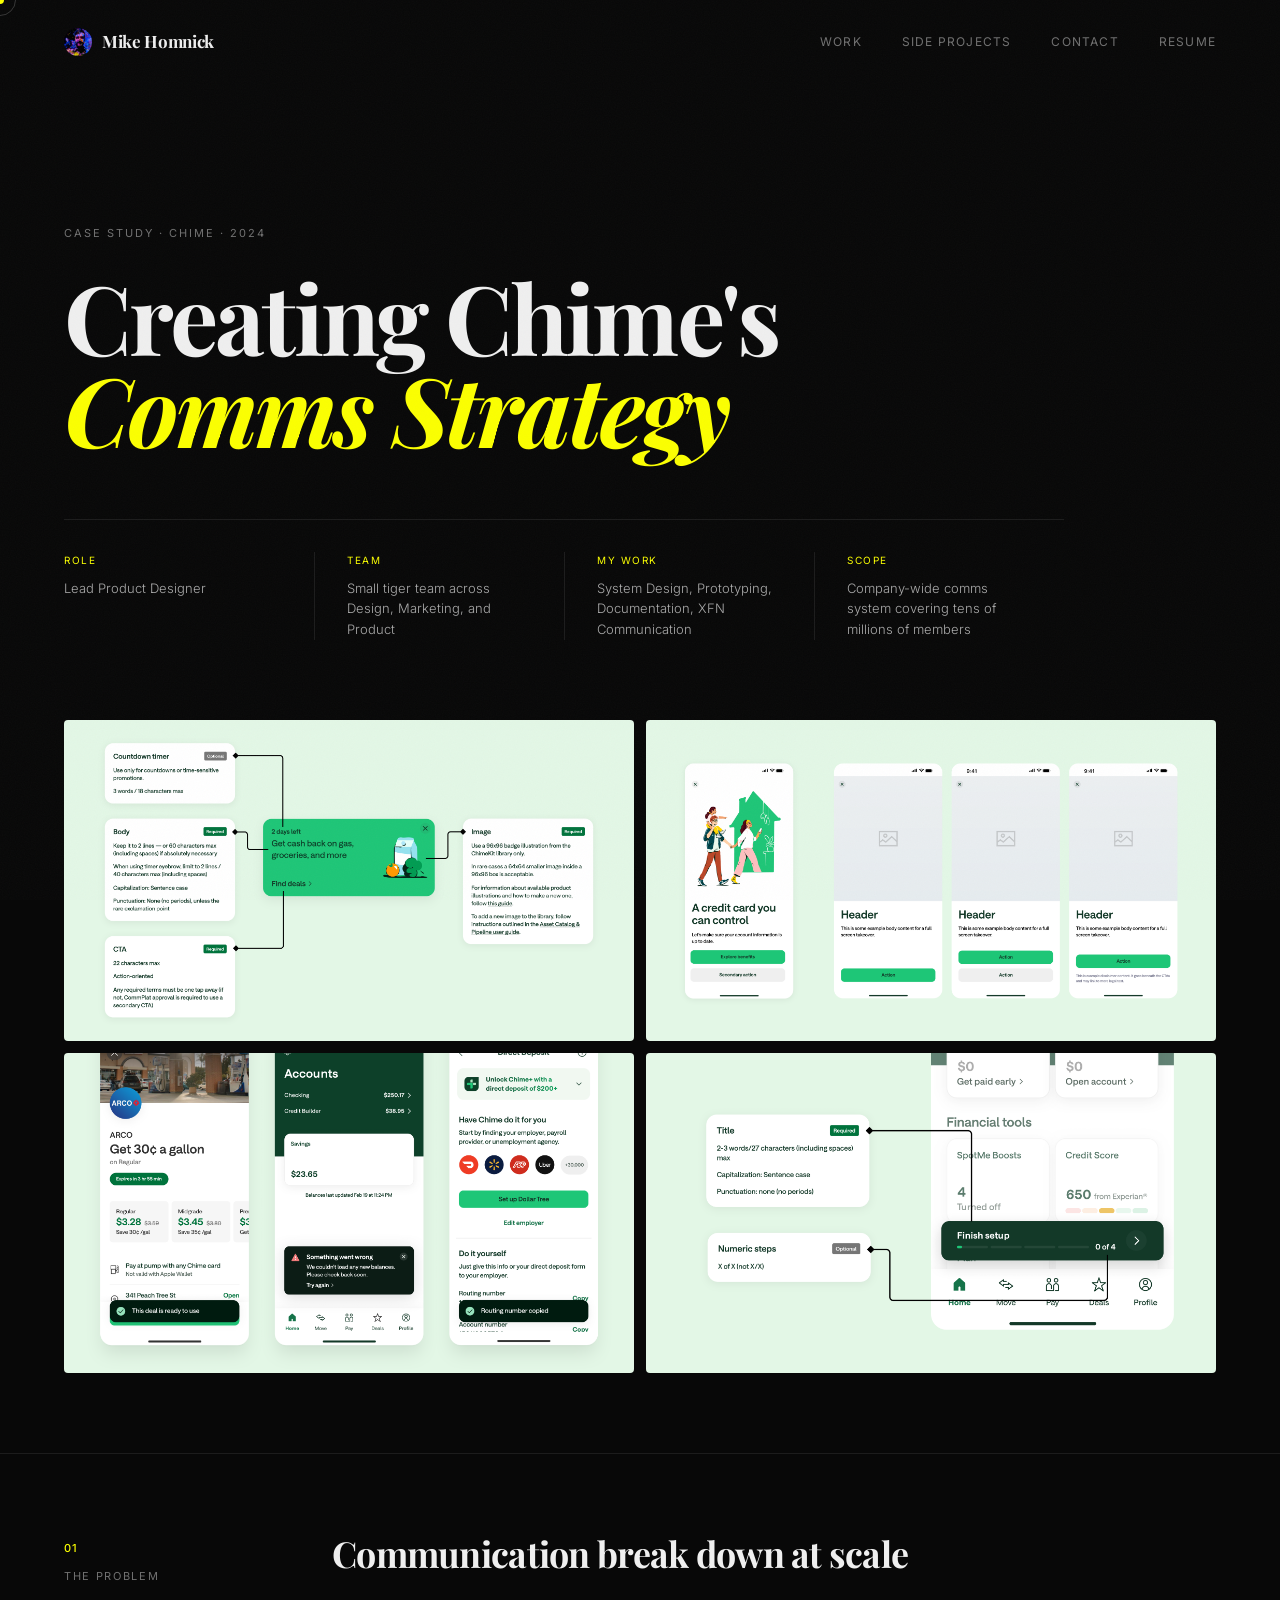
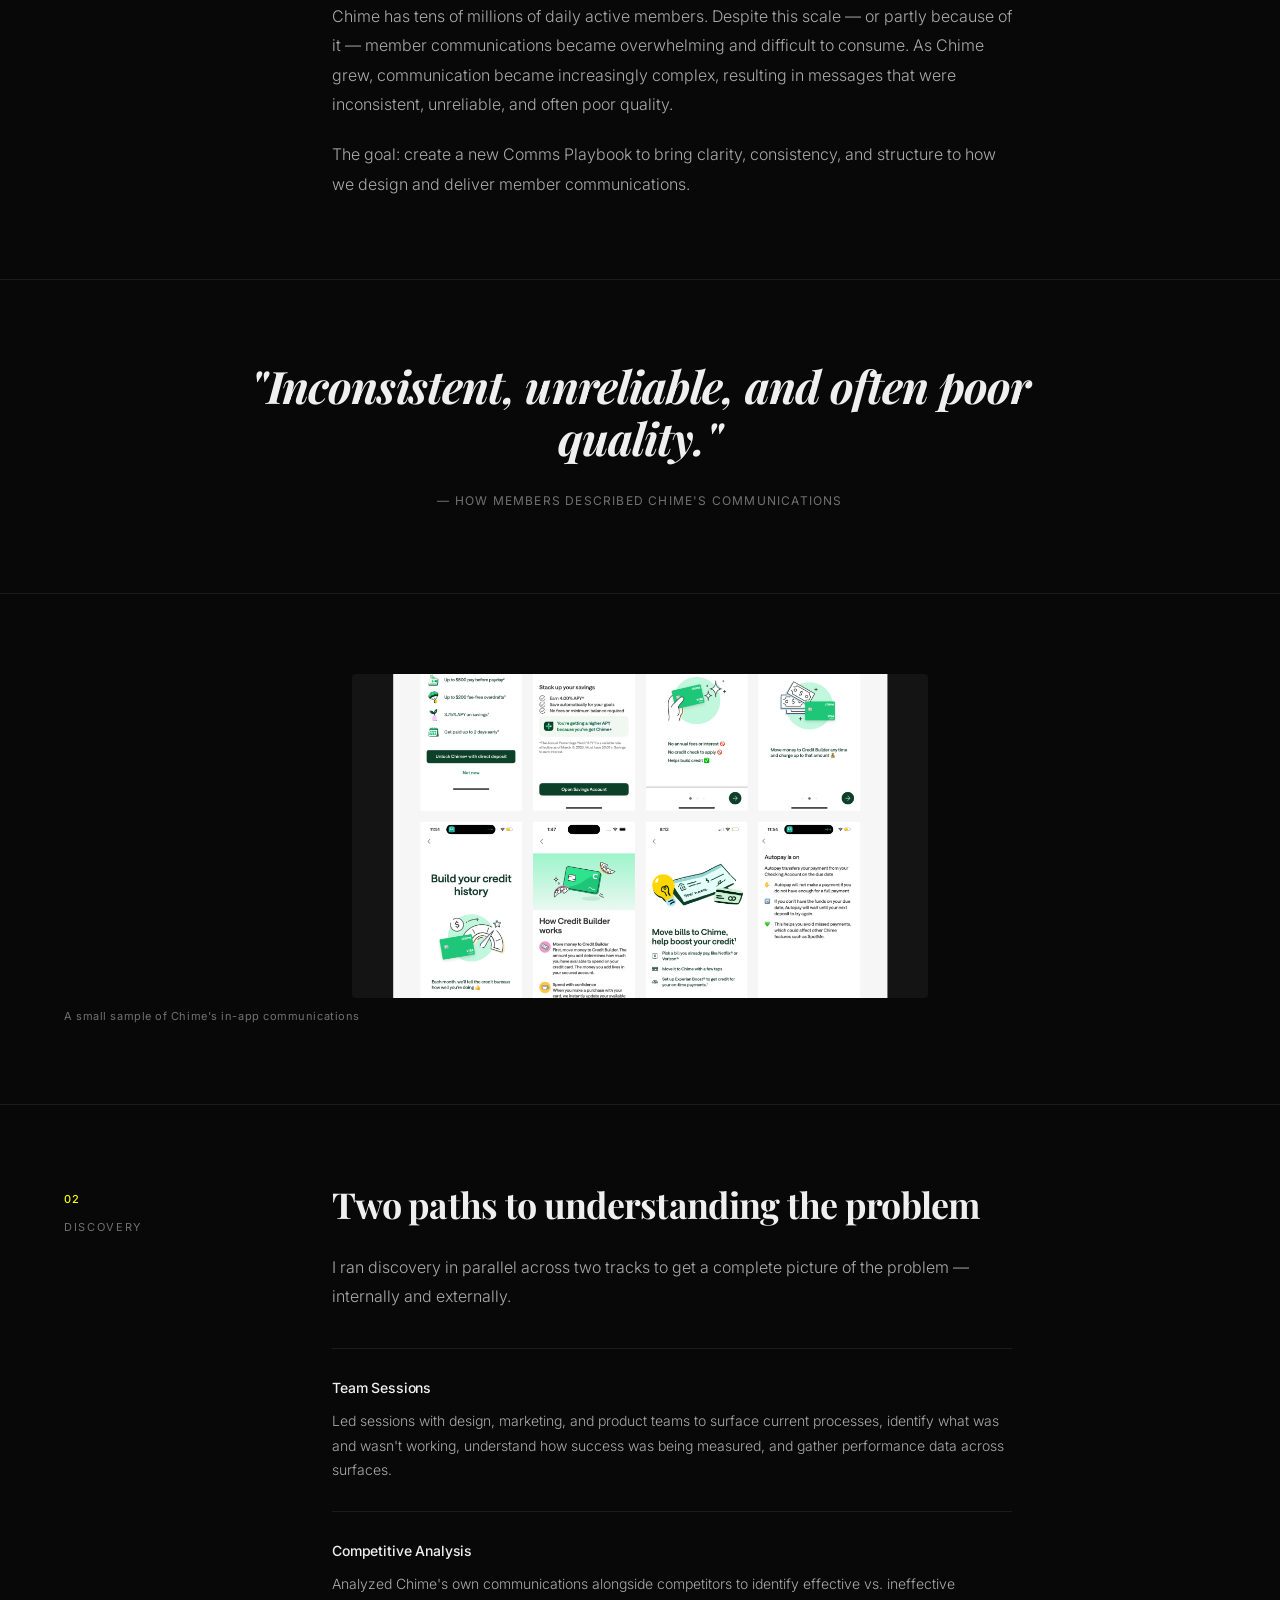
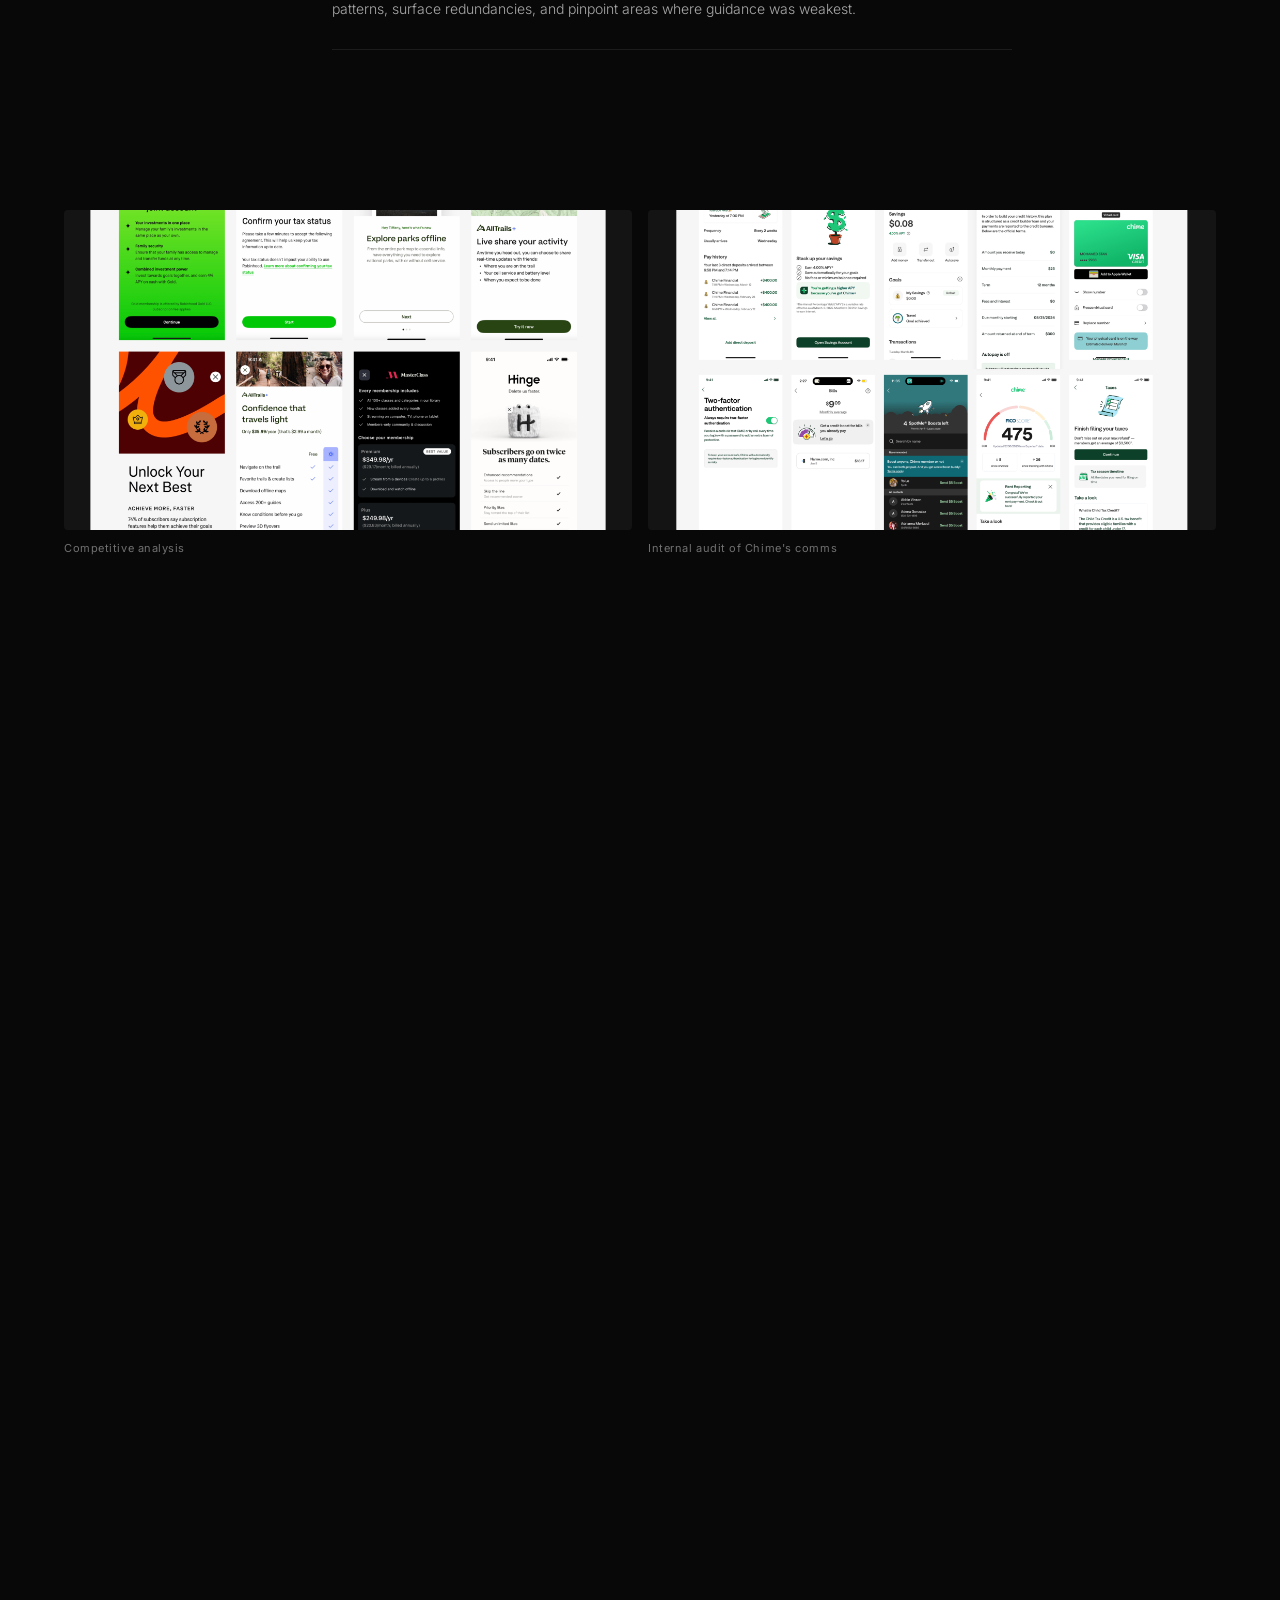
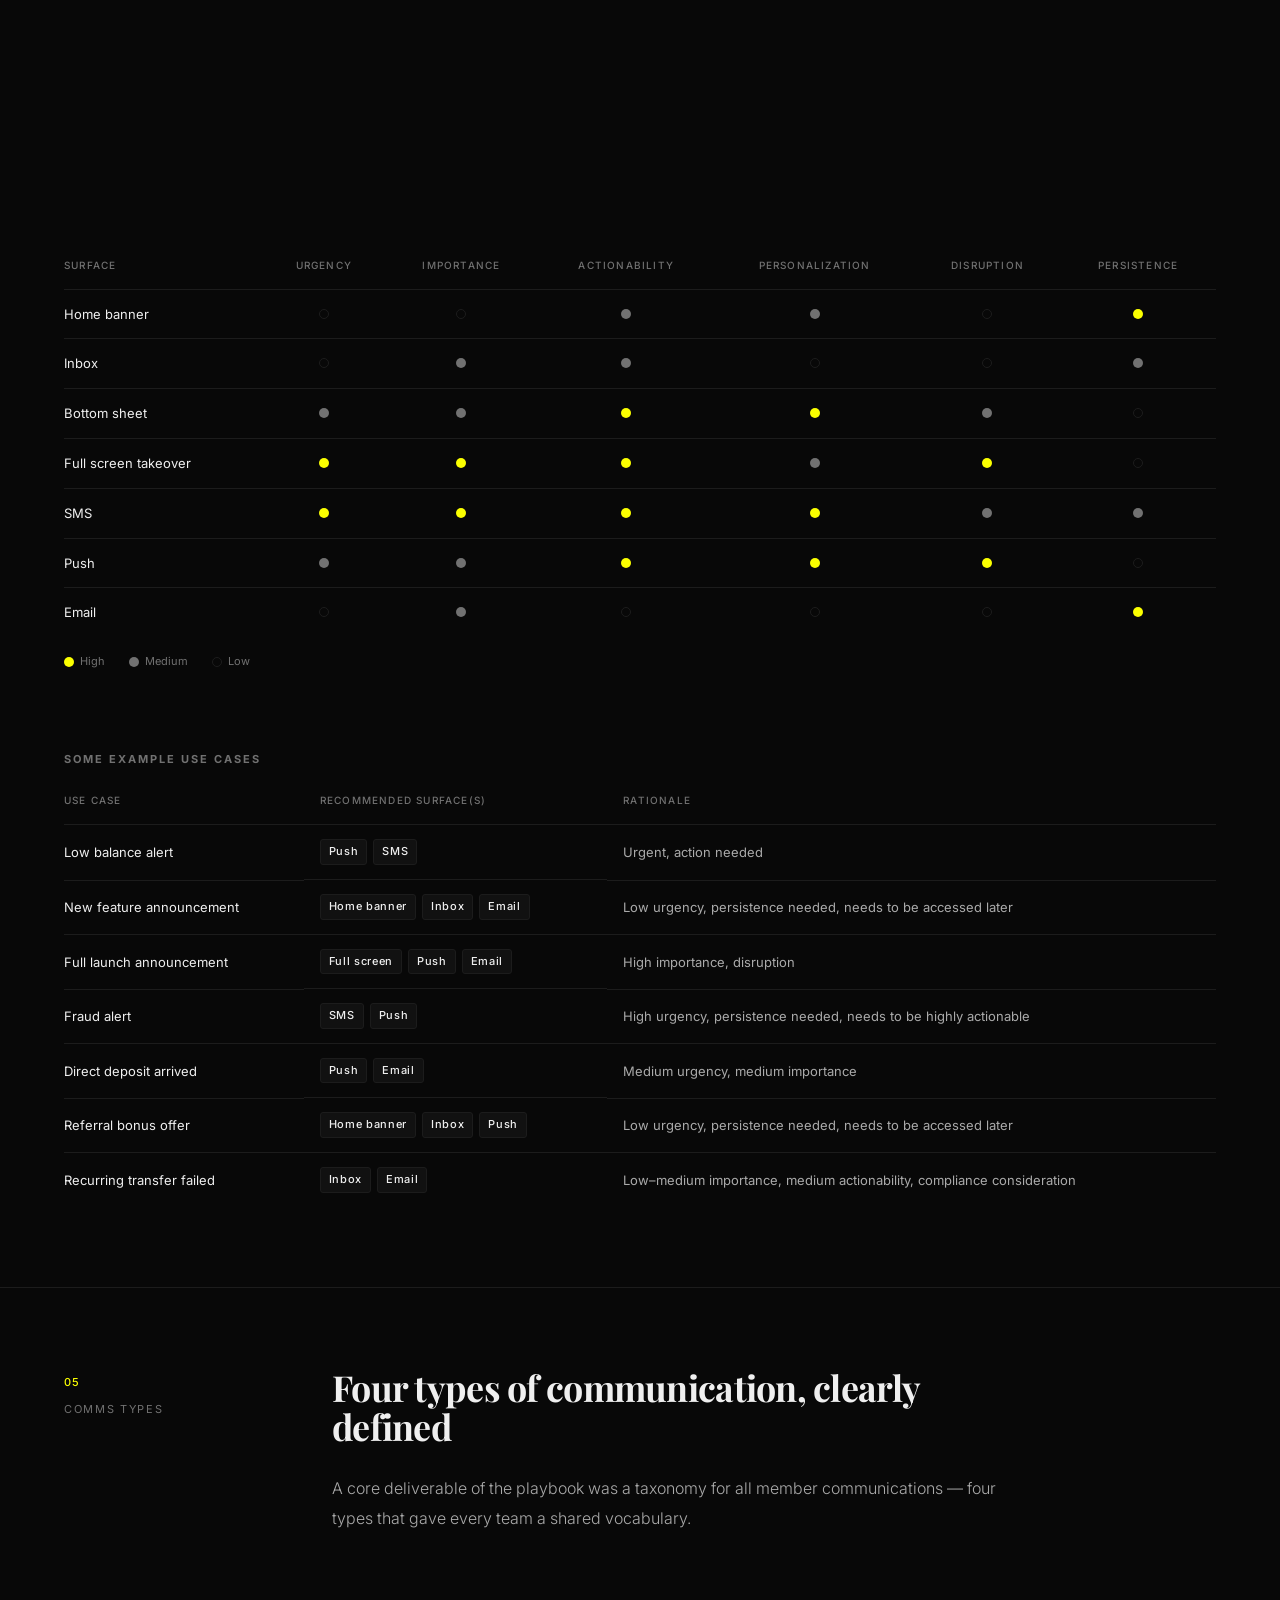
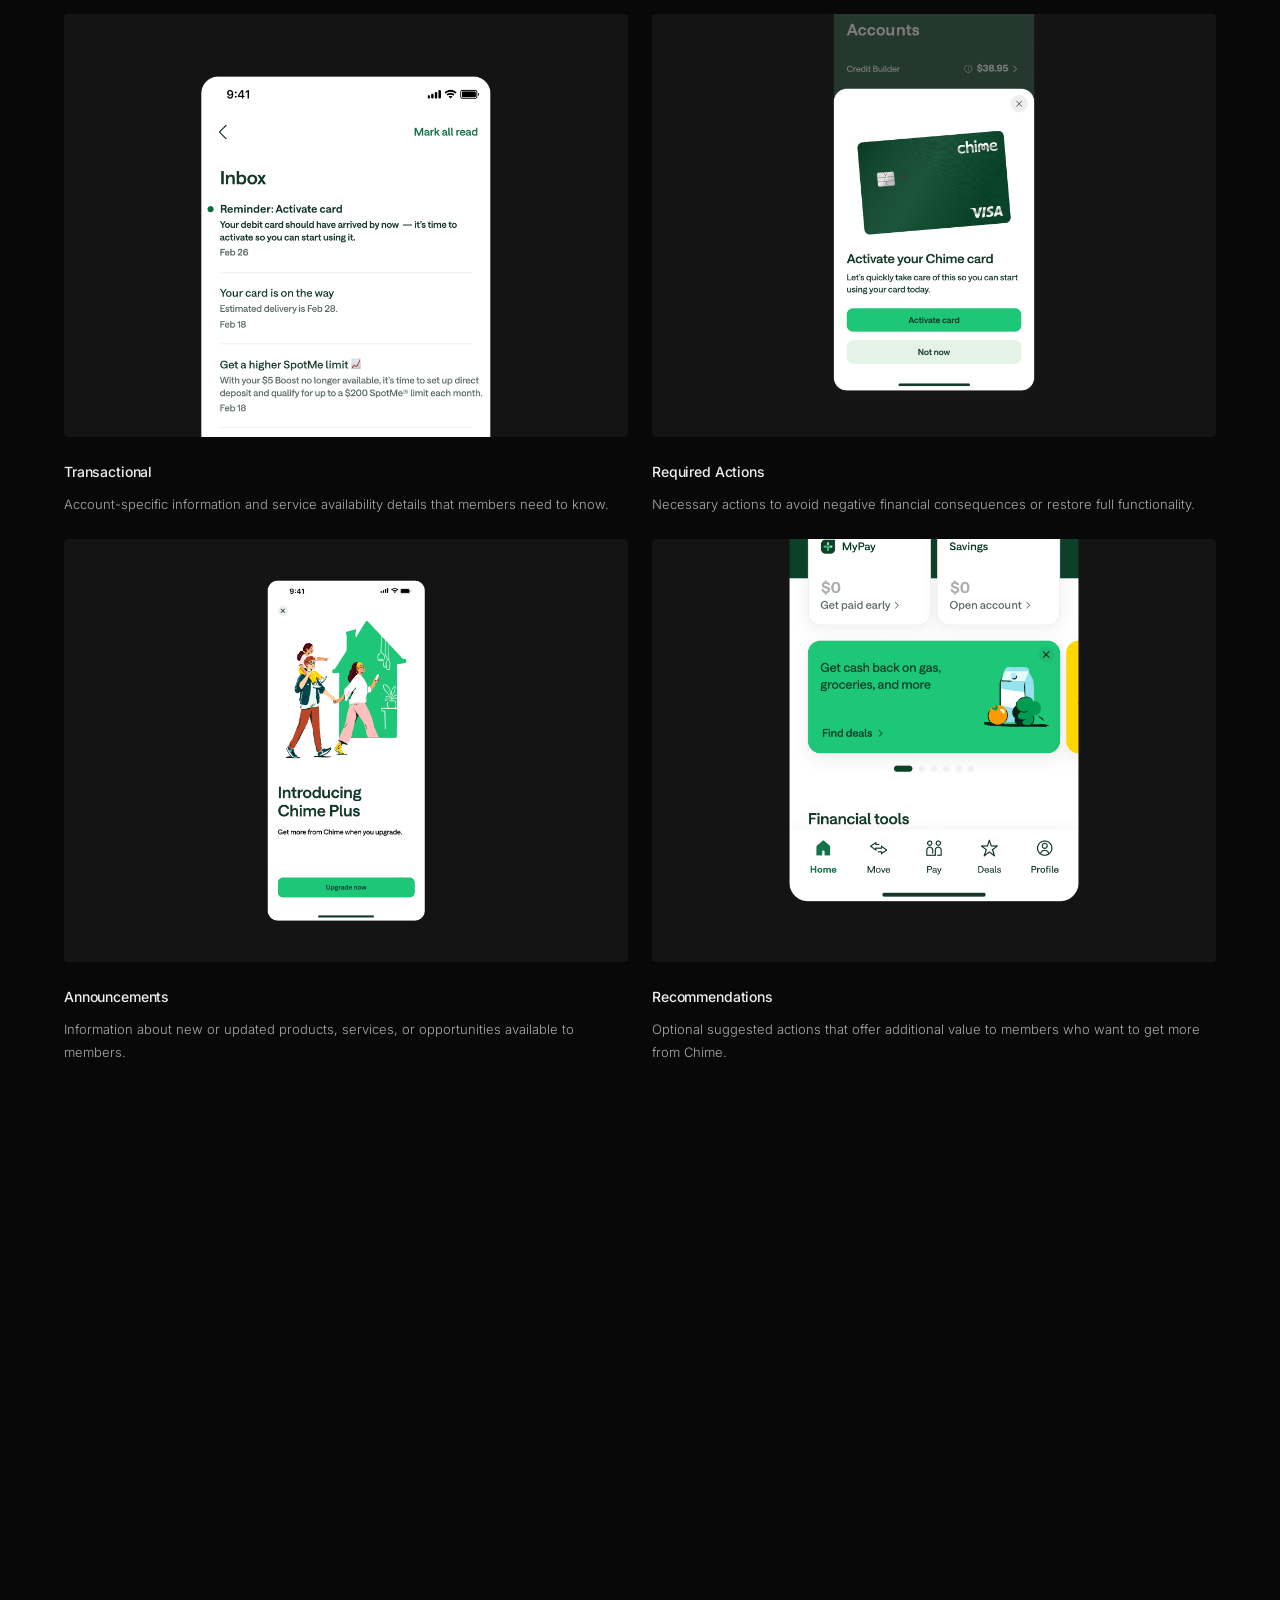
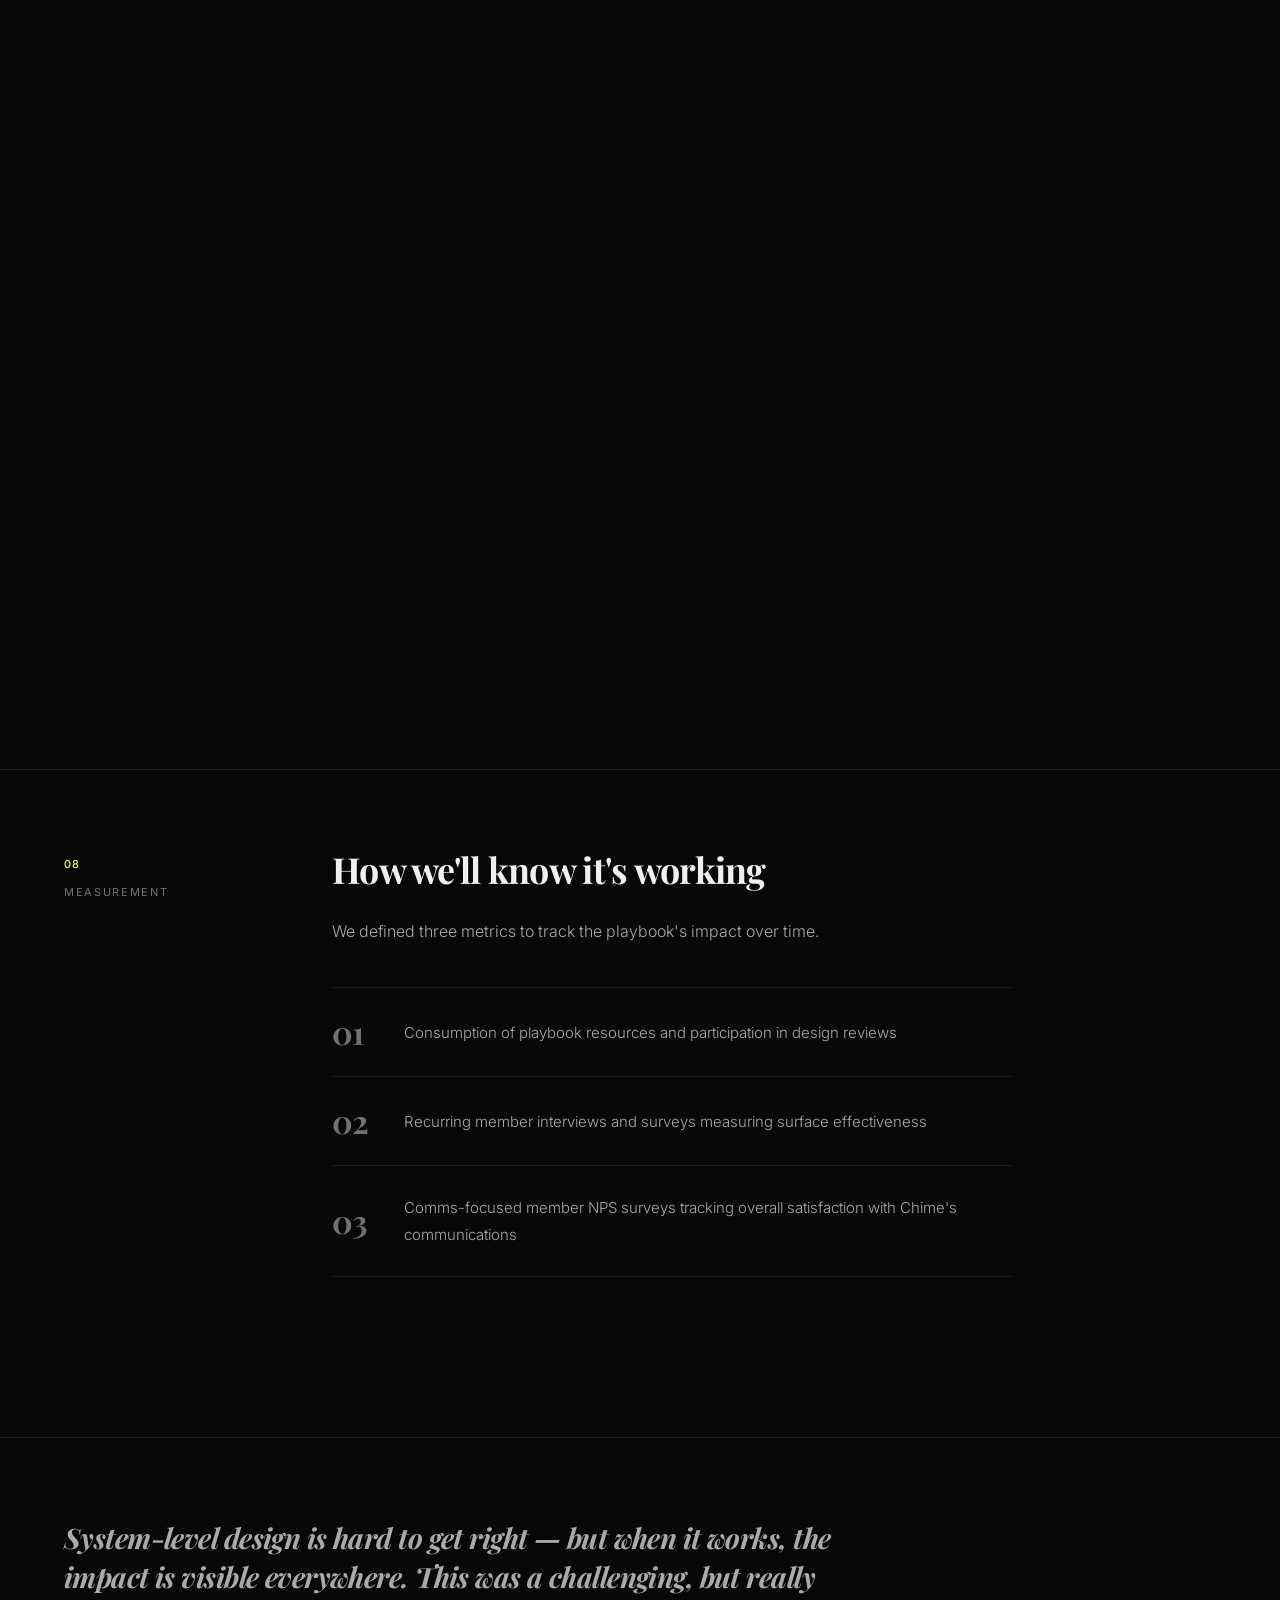
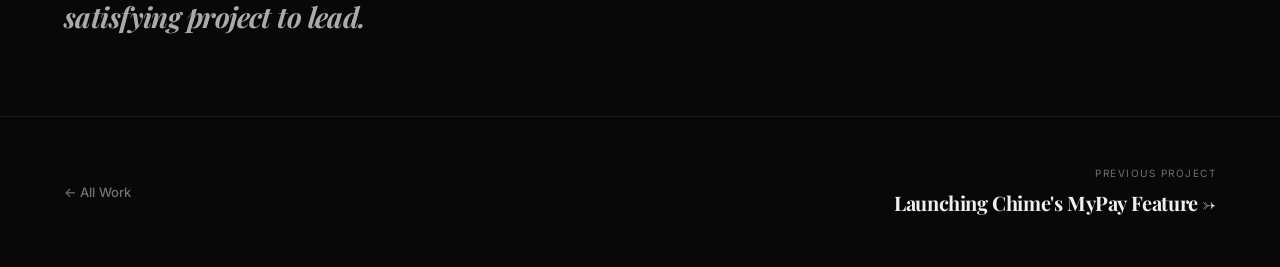
==== commit cbf0b5c7: "Add circular avatar to nav; use photo as favicon Co-Authored-By: Claude Sonnet 4.6 <noreply@anthropi" ====
--- a/chime-comms-playbook.html
+++ b/chime-comms-playbook.html
@@ -7,7 +7,7 @@
   <link rel="preconnect" href="https://fonts.googleapis.com">
   <link rel="preconnect" href="https://fonts.gstatic.com" crossorigin>
   <link href="https://fonts.googleapis.com/css2?family=Playfair+Display:ital,wght@0,700;0,900;1,700&family=Inter:wght@300;400;500&display=swap" rel="stylesheet">
-  <link rel="icon" type="image/svg+xml" href="favicon.svg">
+  <link rel="icon" type="image/jpeg" href="images/mike.jpg">
   <link rel="stylesheet" href="style.css">
   <link rel="stylesheet" href="case-study.css">
 </head>
@@ -19,7 +19,7 @@
 
   <!-- Navigation -->
   <nav id="nav">
-    <a href="index.html" class="nav-logo">Mike Homnick</a>
+    <a href="index.html" class="nav-logo"><img src="images/mike.jpg" class="nav-avatar" alt="Mike Homnick">Mike Homnick</a>
     <div class="nav-links">
       <a href="index.html#work">Work</a>
       <div class="nav-dropdown">
--- a/style.css
+++ b/style.css
@@ -136,6 +136,18 @@
   font-weight: 700;
   letter-spacing: -0.02em;
   color: var(--text);
+  display: flex;
+  align-items: center;
+  gap: 10px;
+}
+
+.nav-avatar {
+  width: 28px;
+  height: 28px;
+  border-radius: 50%;
+  object-fit: cover;
+  object-position: center top;
+  flex-shrink: 0;
 }
 
 .nav-links {
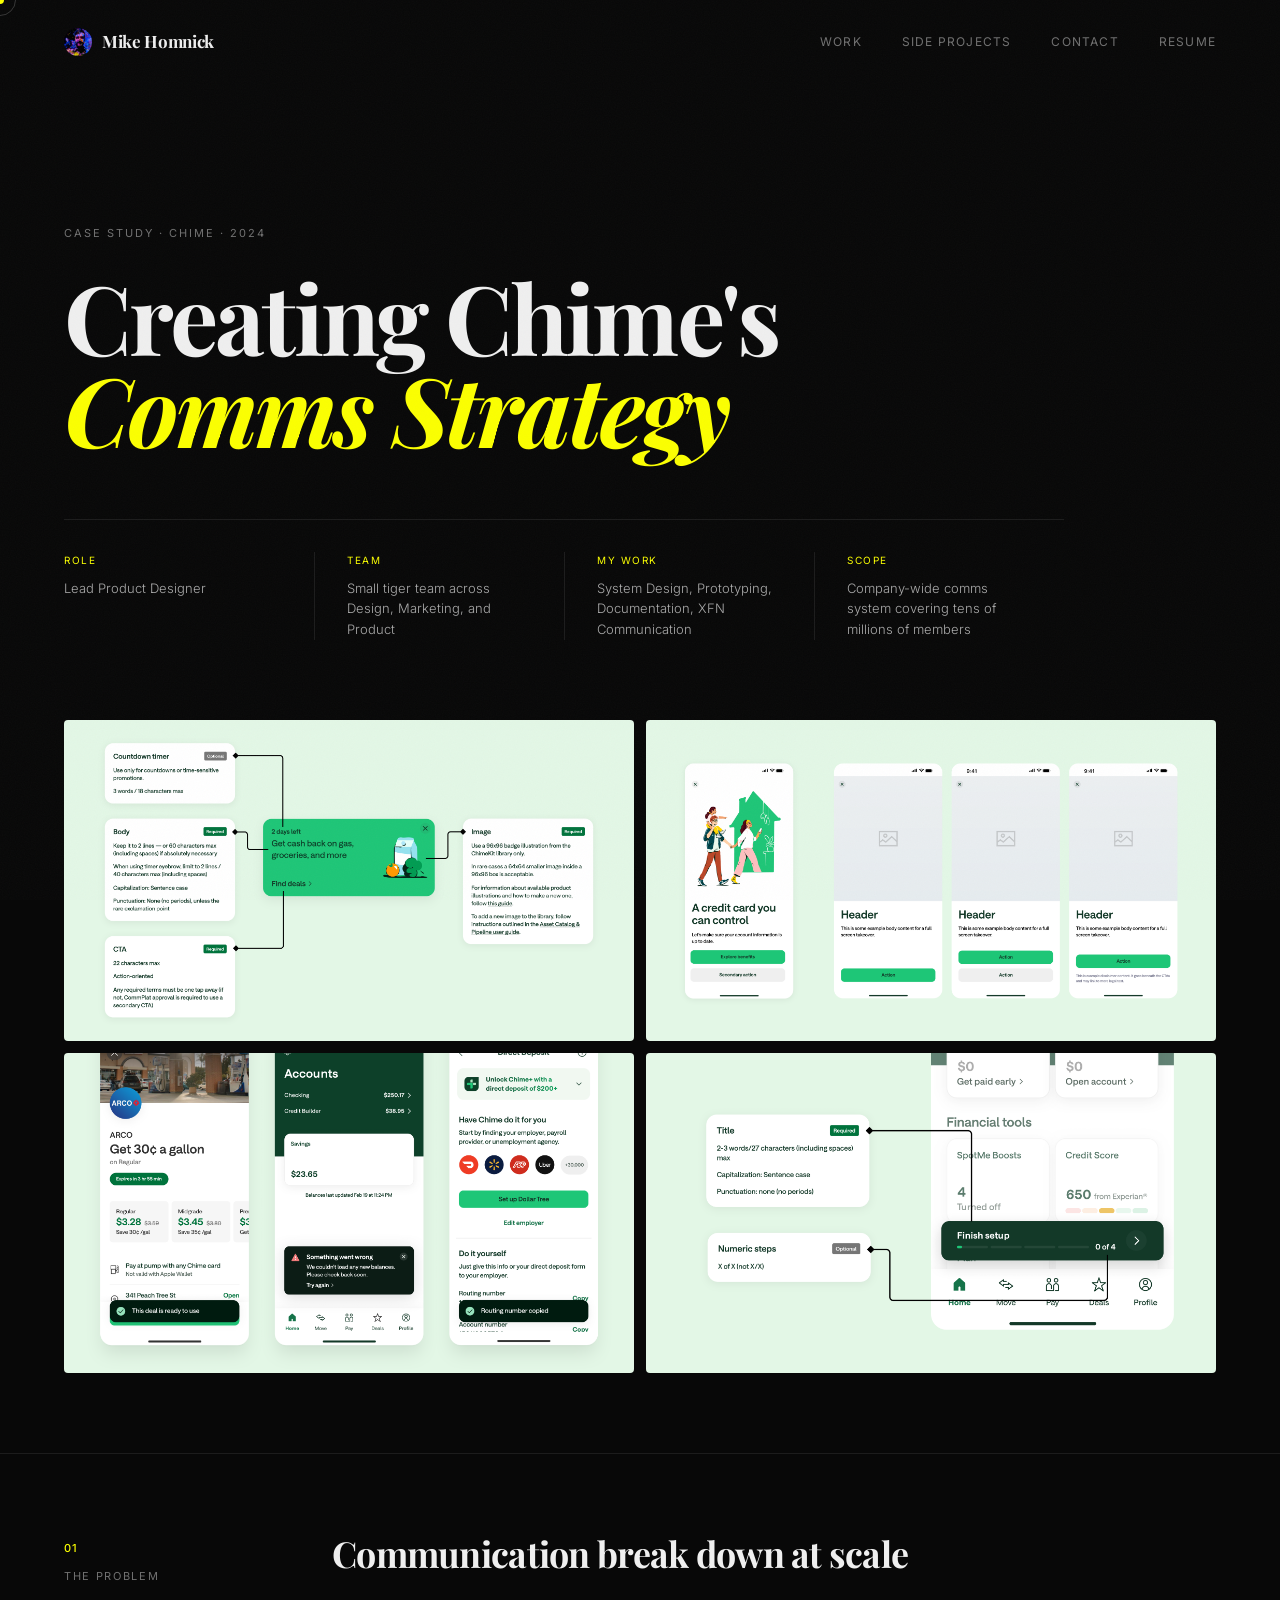
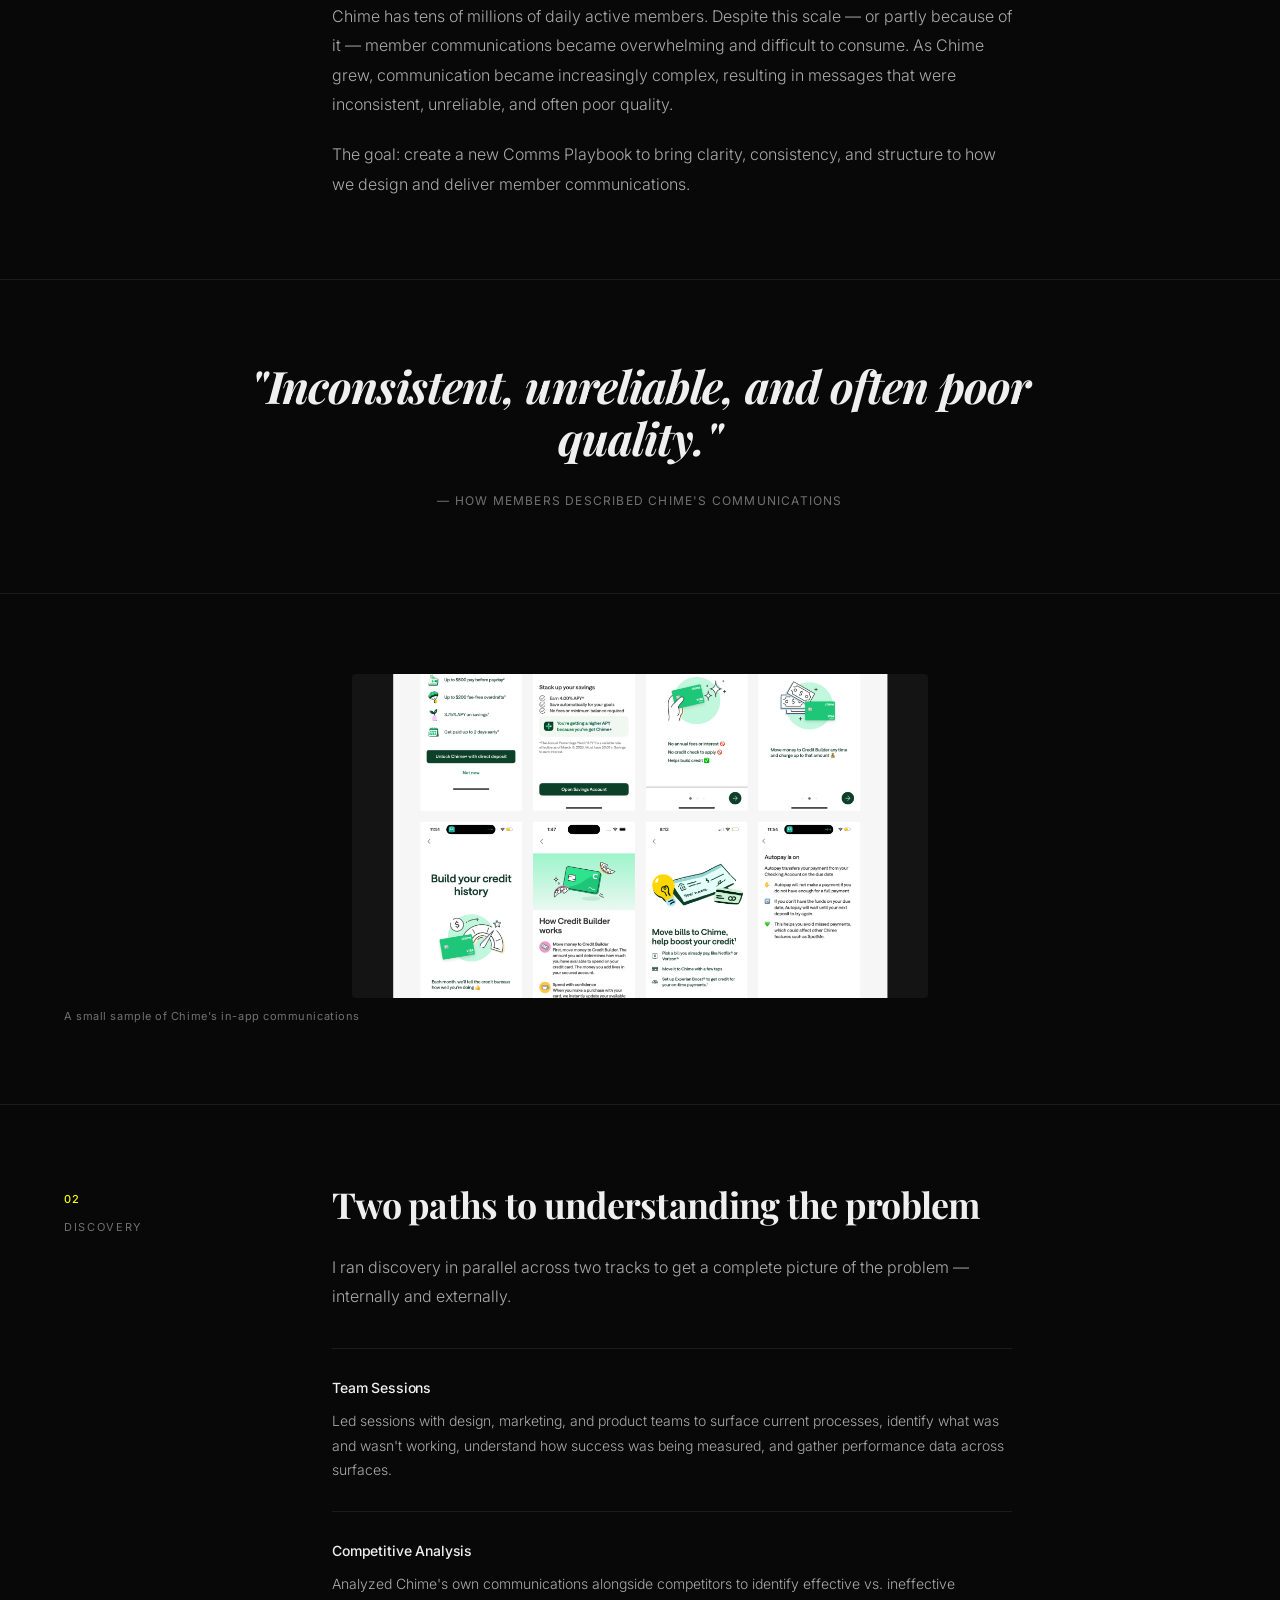
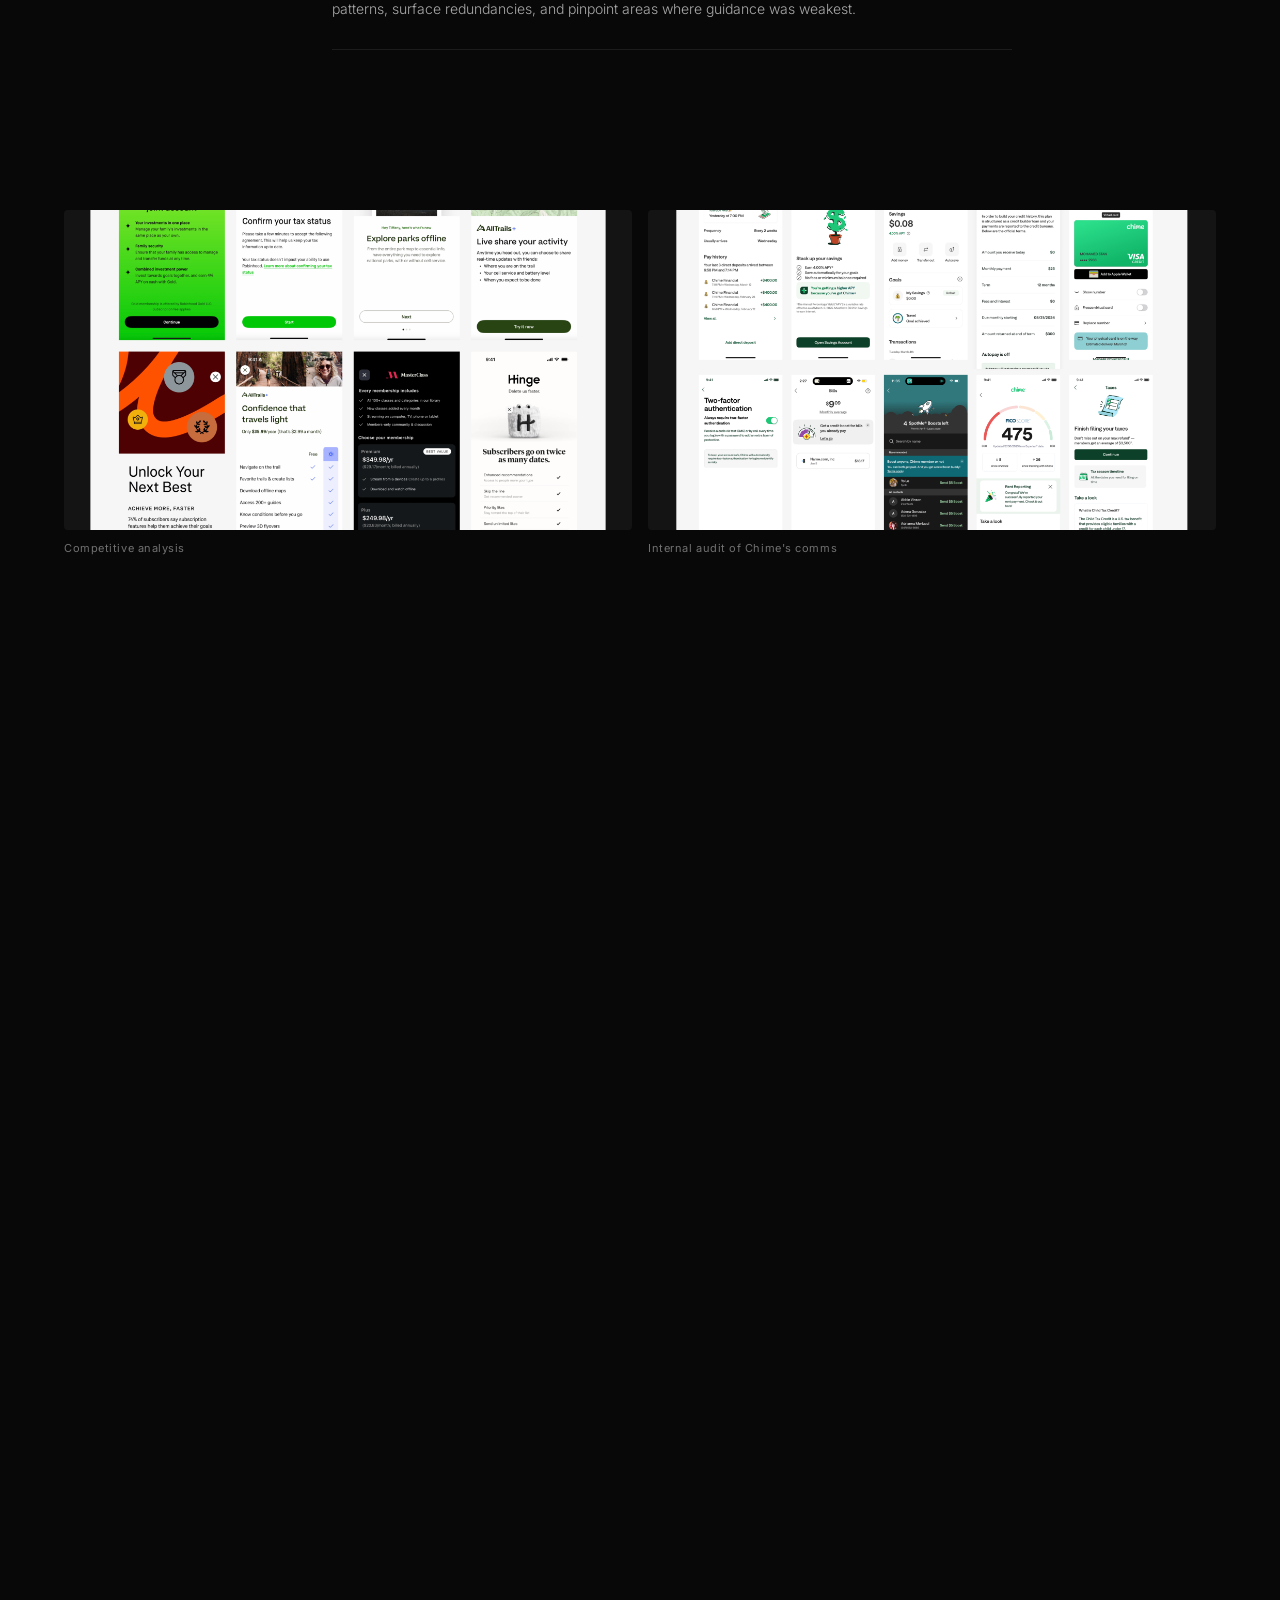
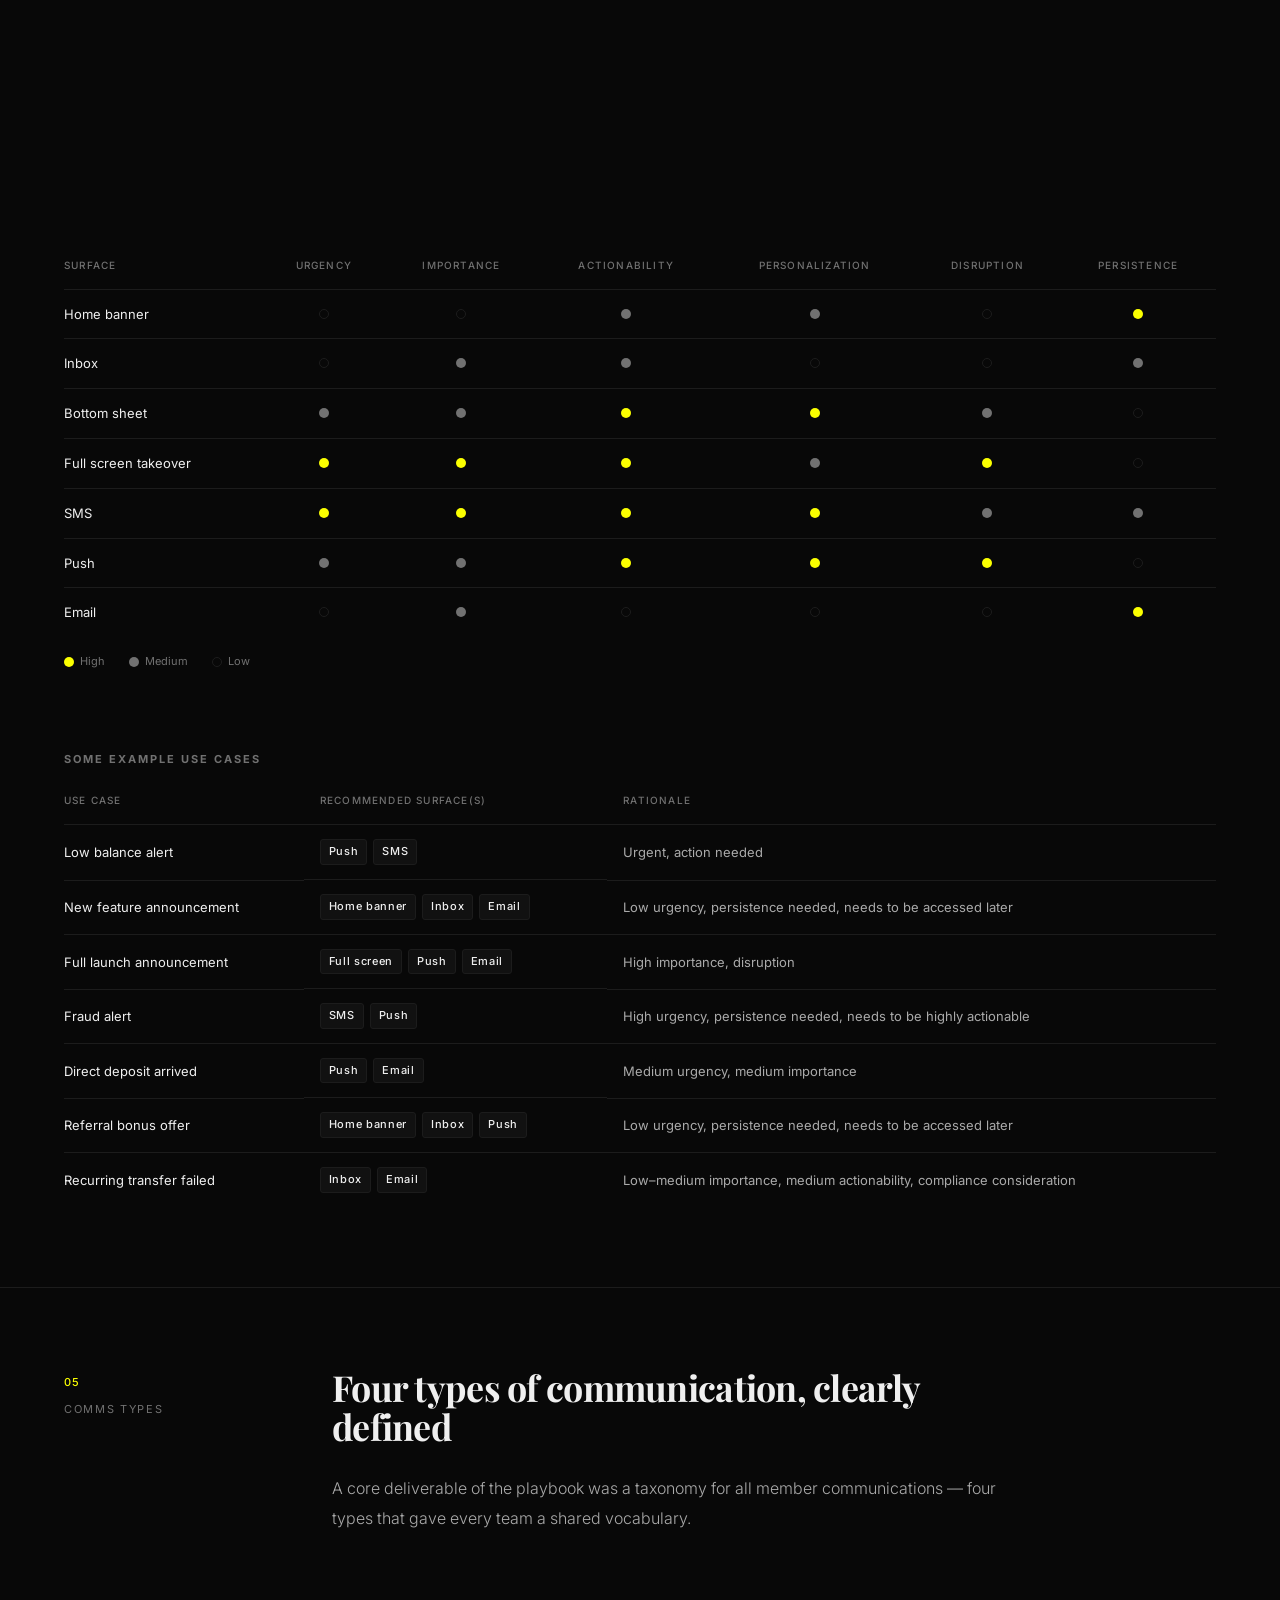
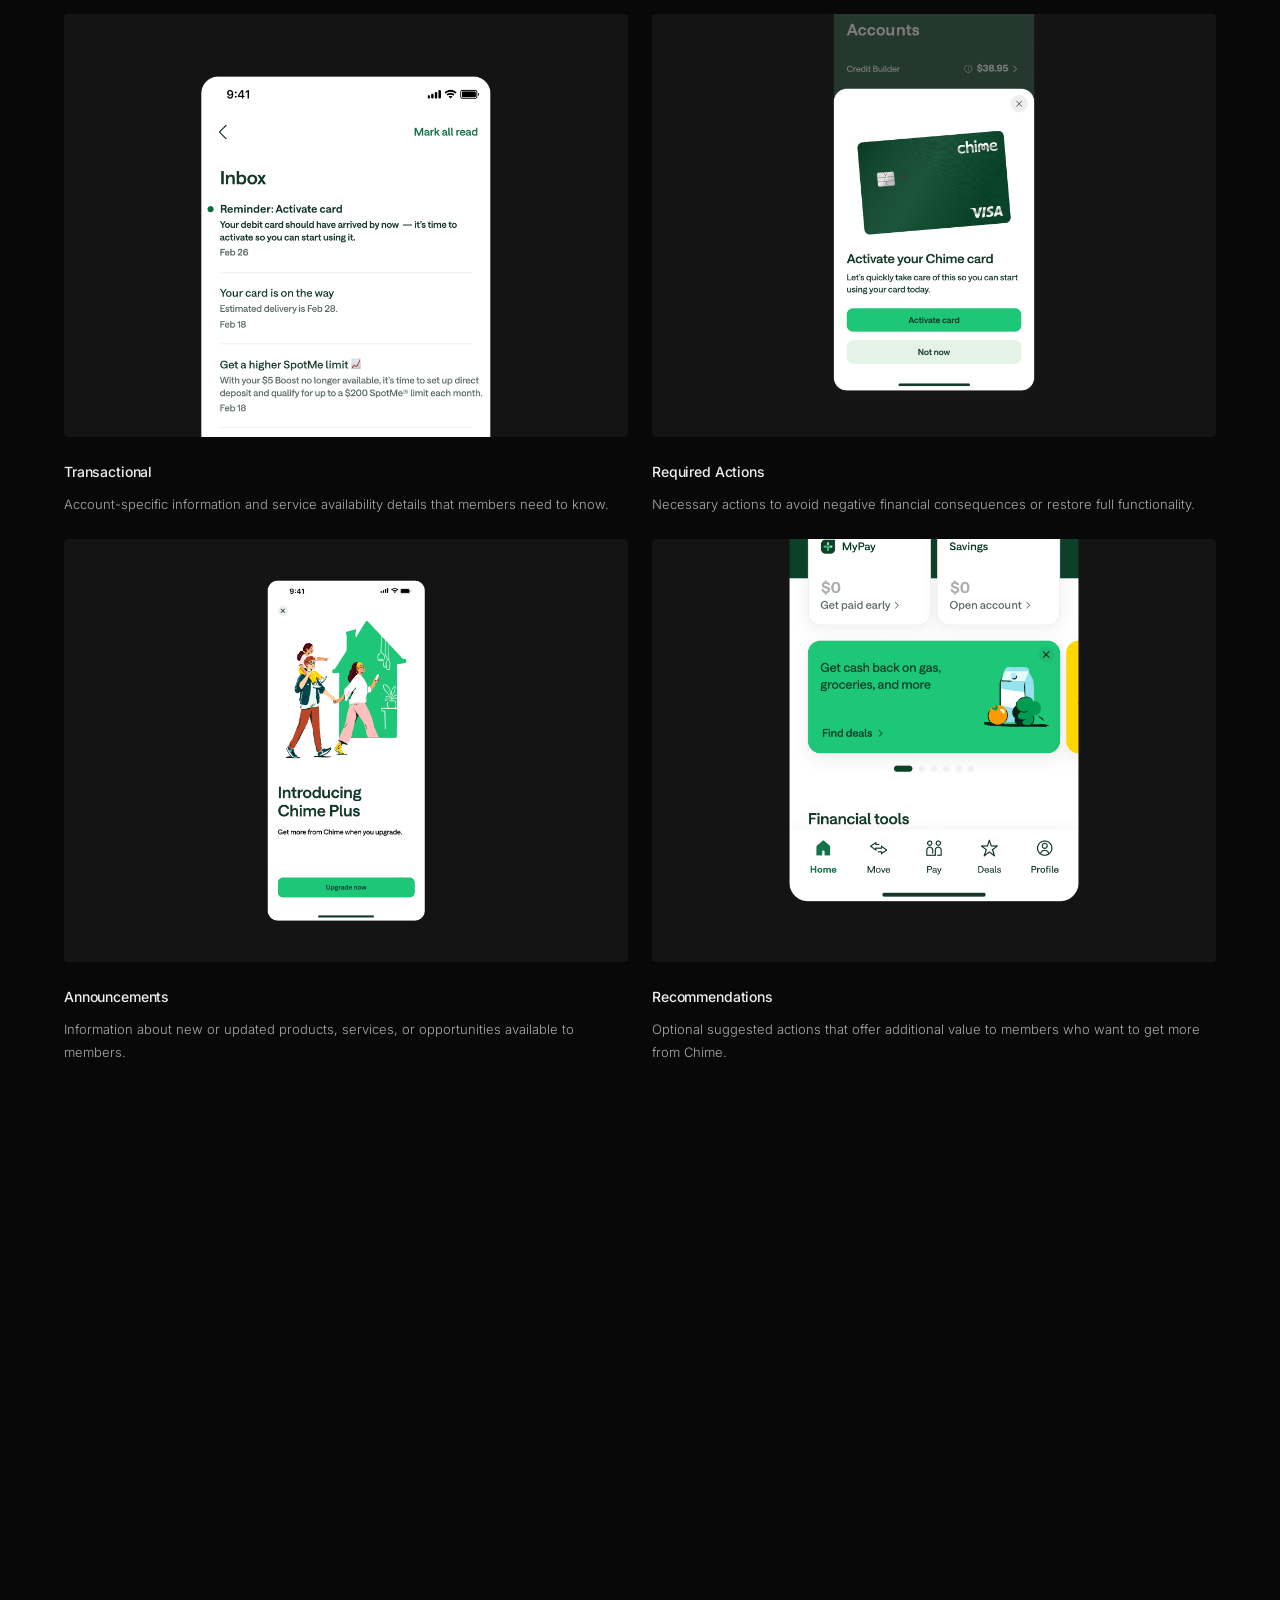
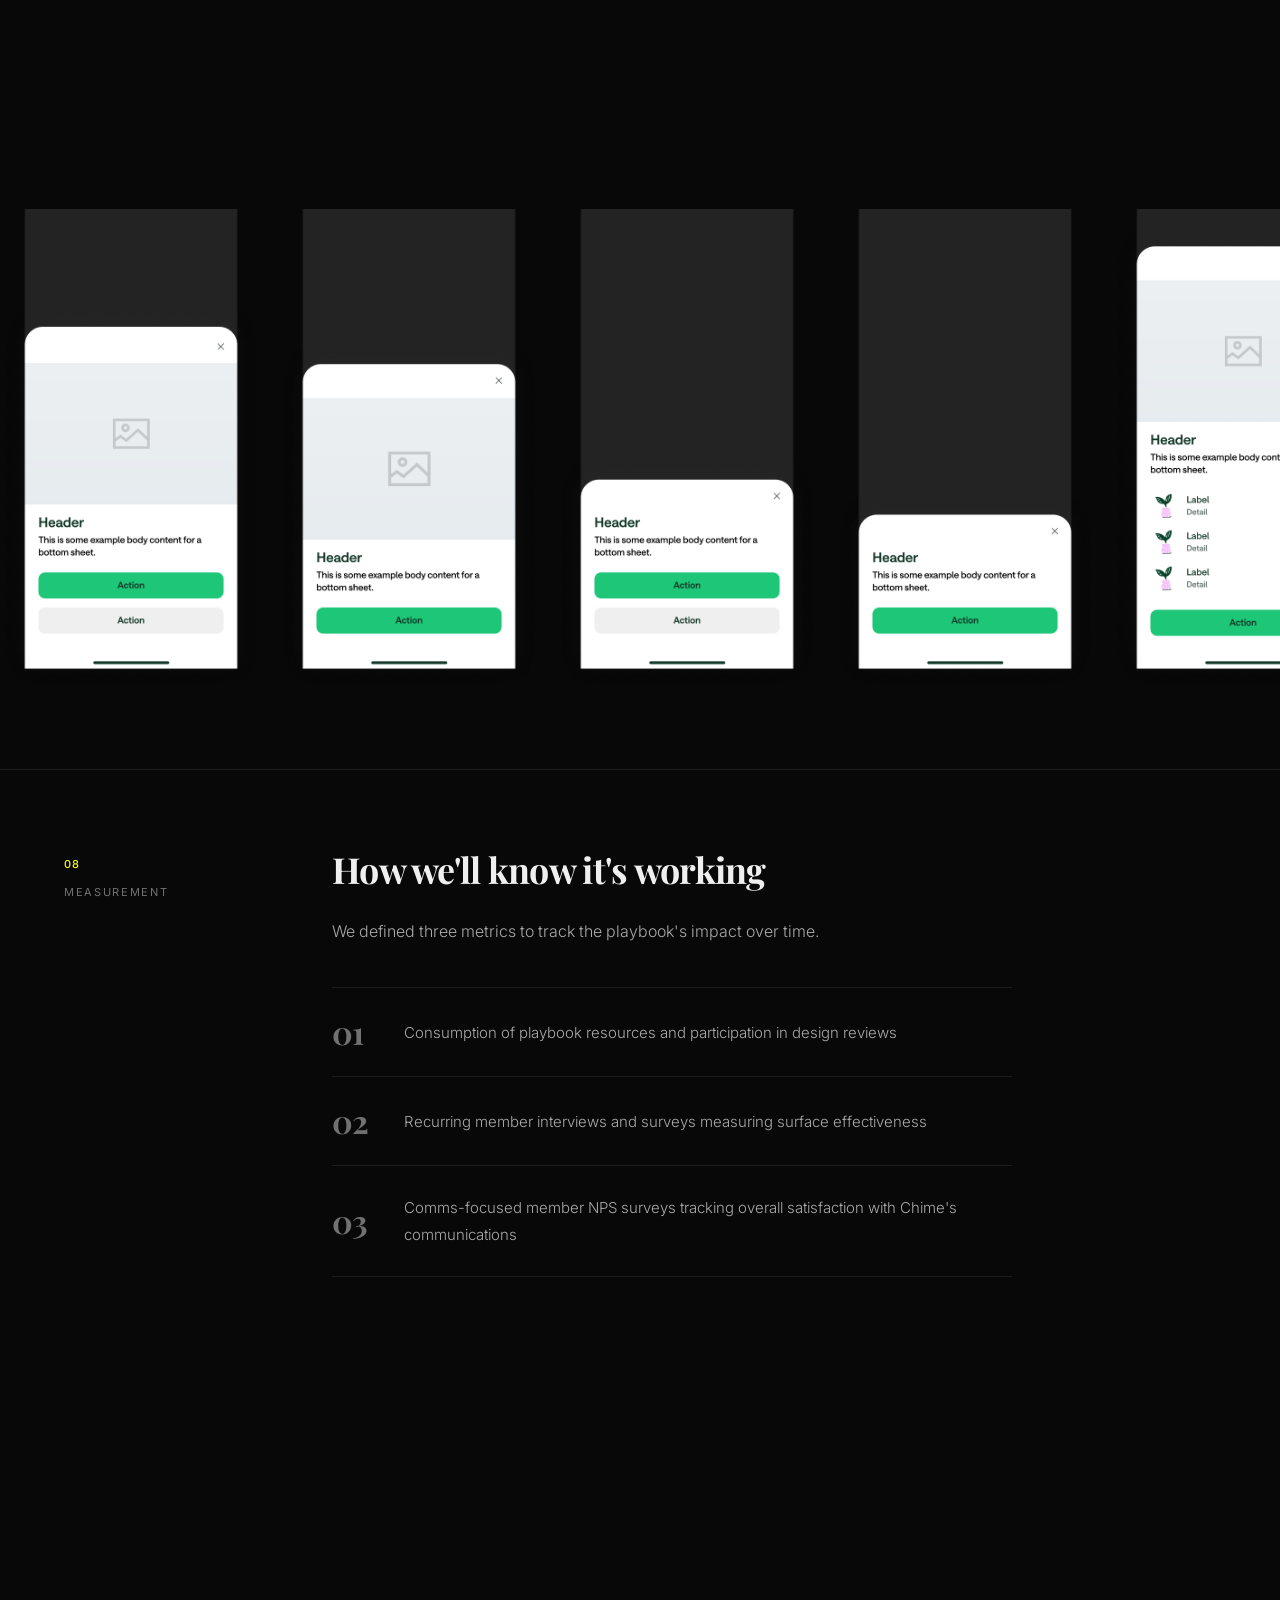
==== commit 713b465d: "Disable photography and music nav links; update Comms_Hero2 image Co-Authored-By: Claude Sonnet 4.6 " ====
--- a/chime-comms-playbook.html
+++ b/chime-comms-playbook.html
@@ -27,8 +27,6 @@
         <div class="nav-dropdown-menu">
           <div class="nav-dropdown-menu-inner">
             <a href="game-dev.html">Game Dev</a>
-            <a href="photography.html">Photography</a>
-            <a href="music.html">Music</a>
           </div>
         </div>
       </div>
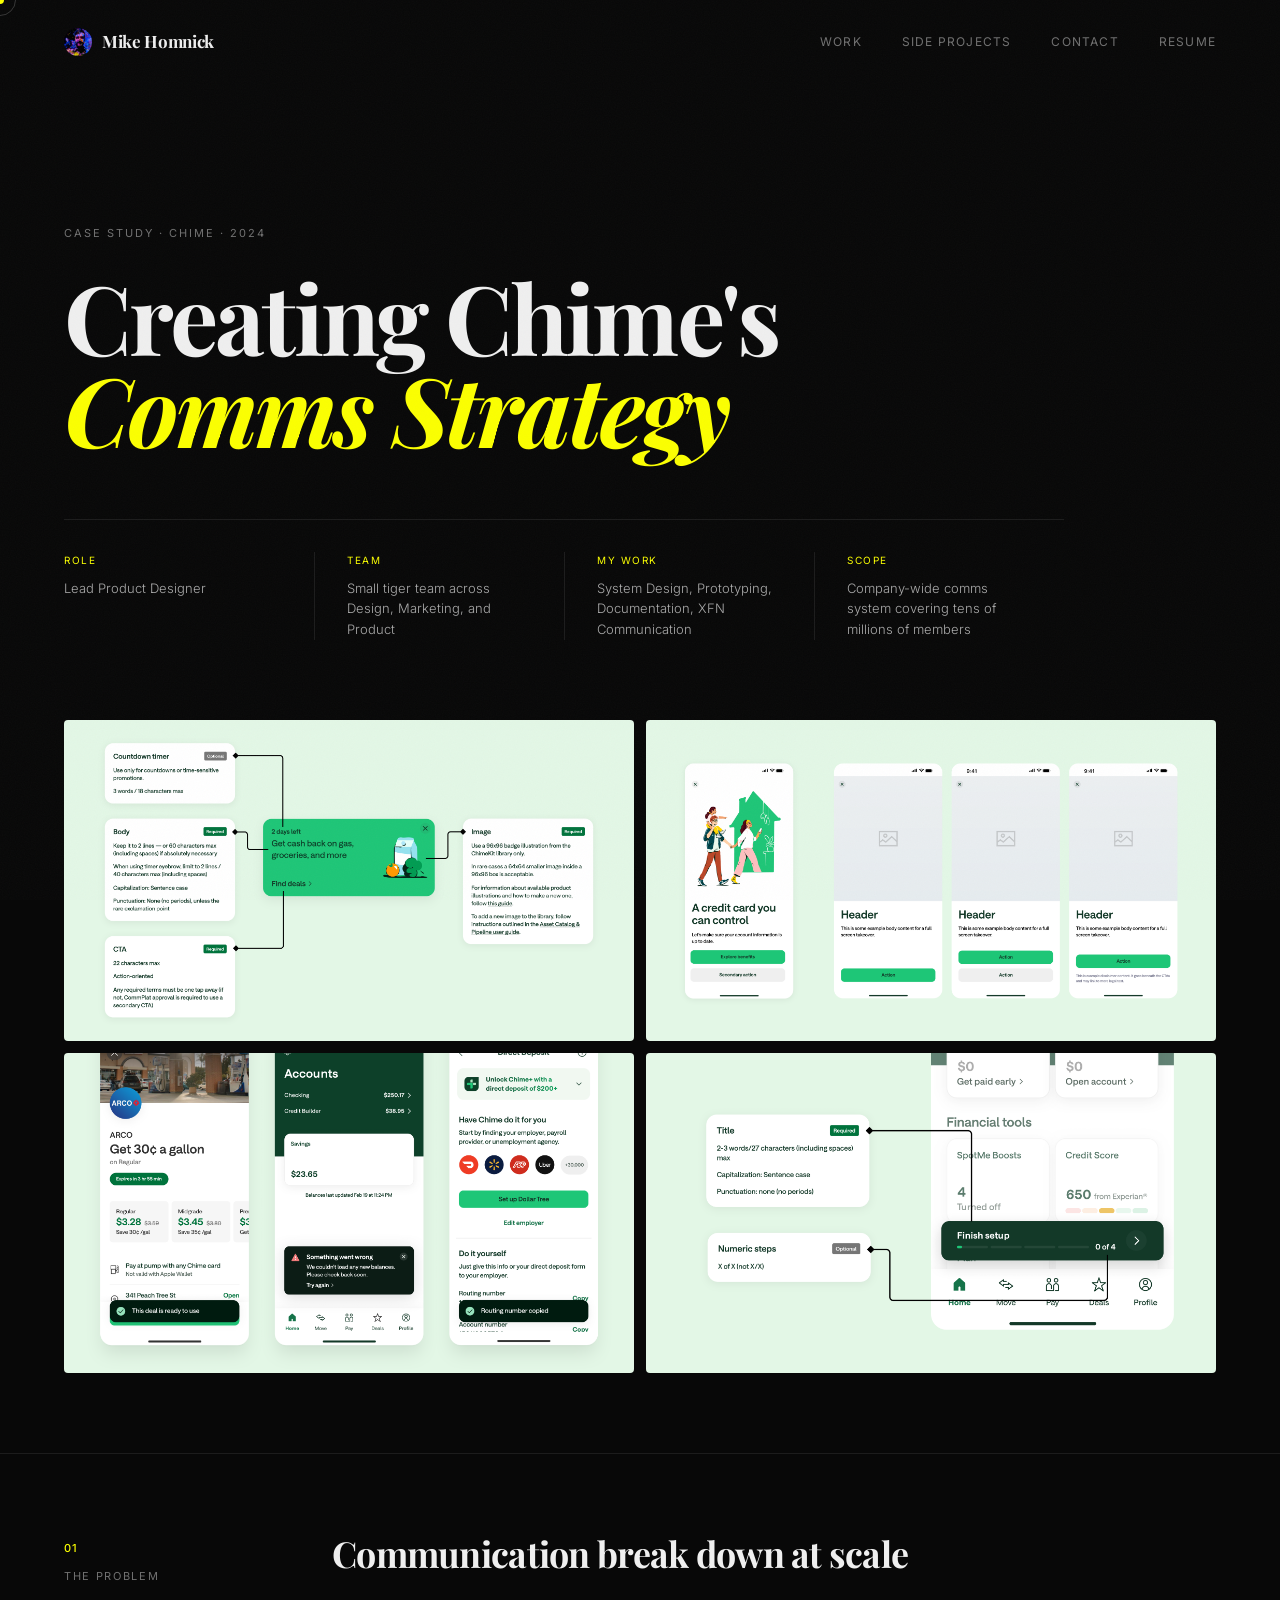
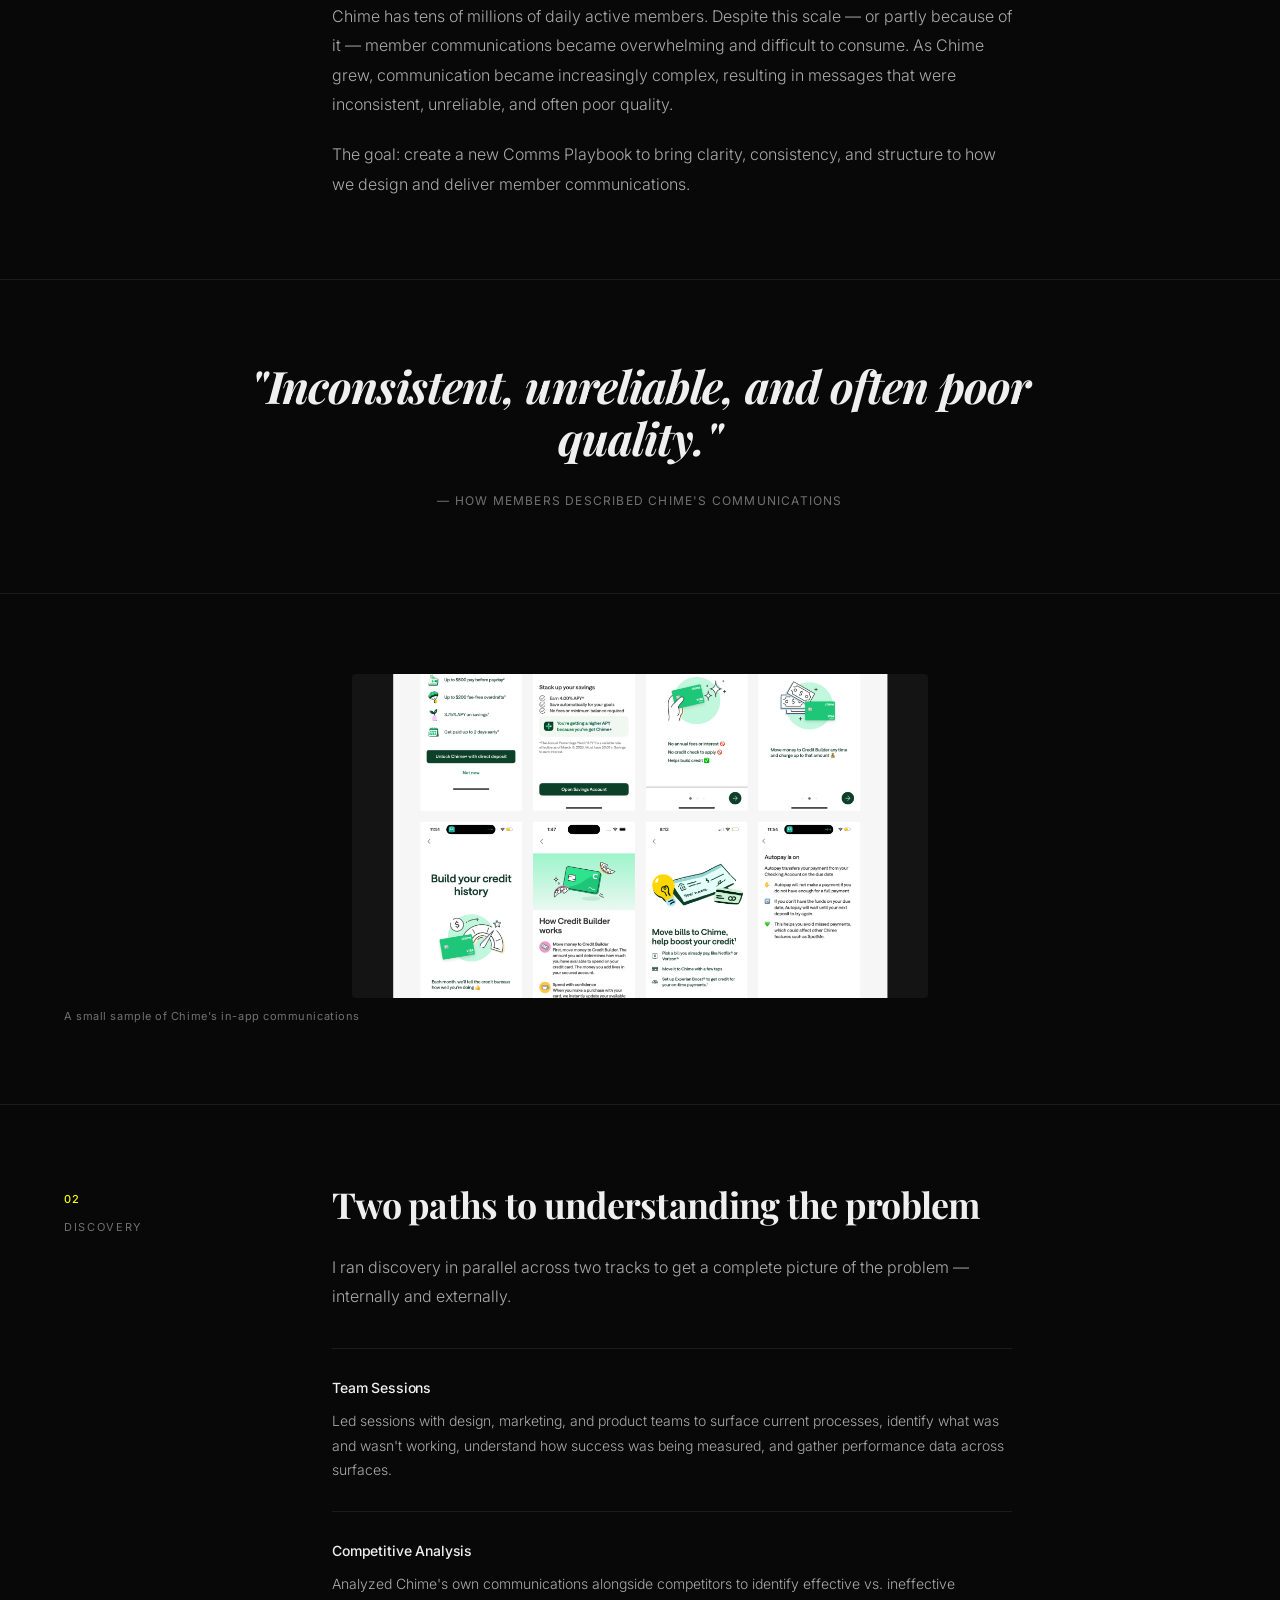
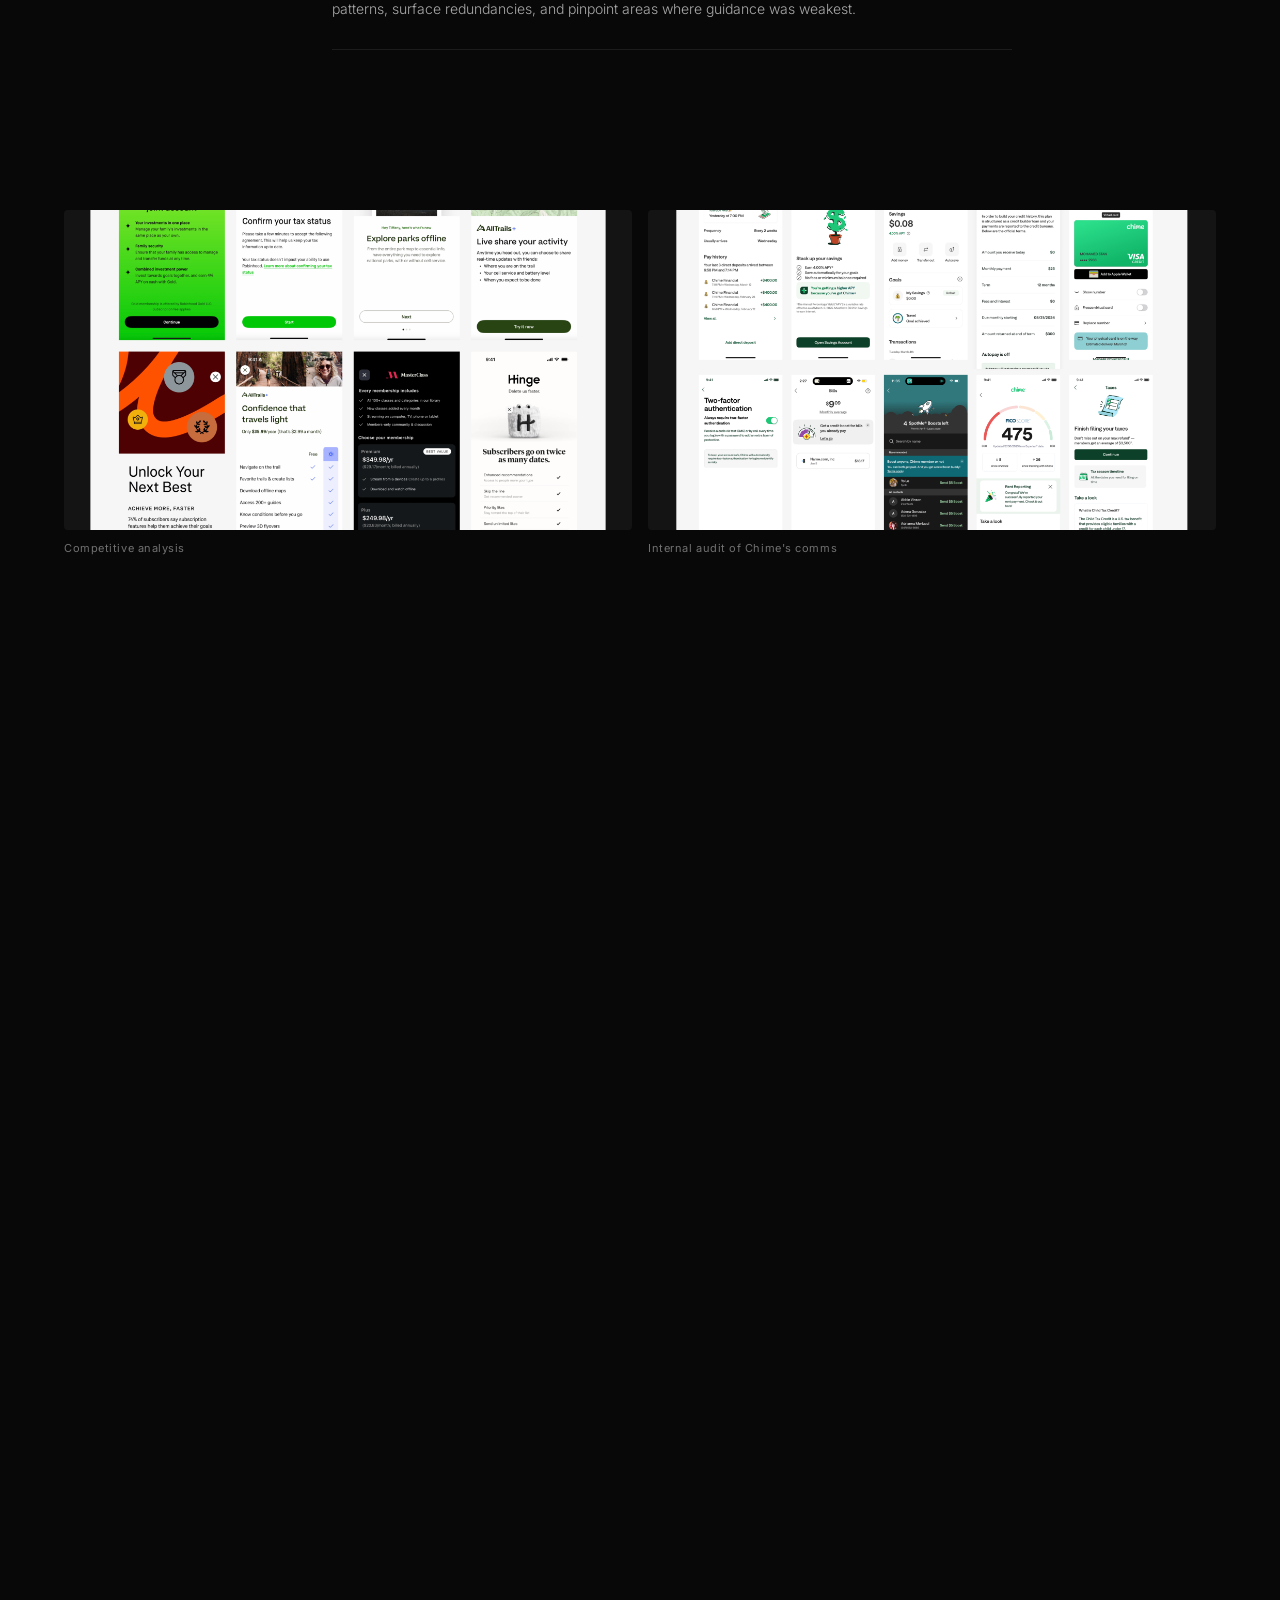
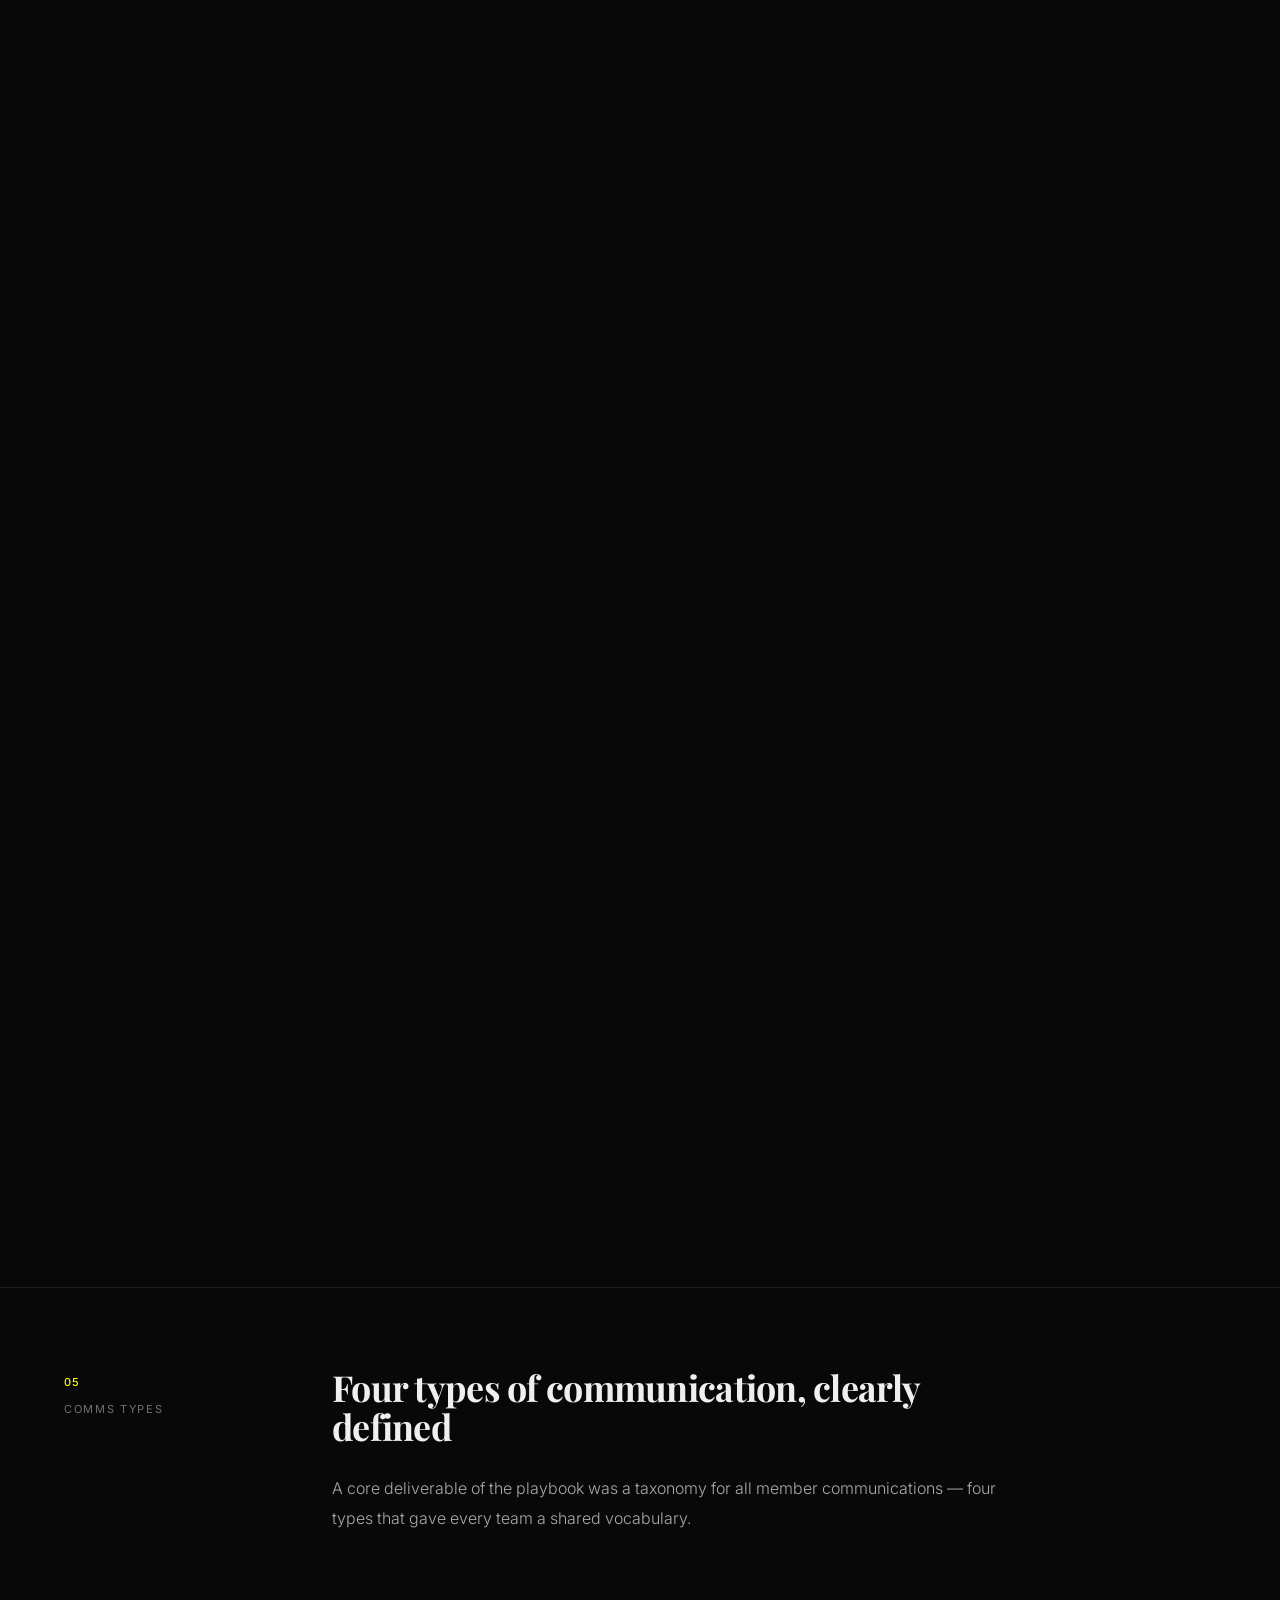
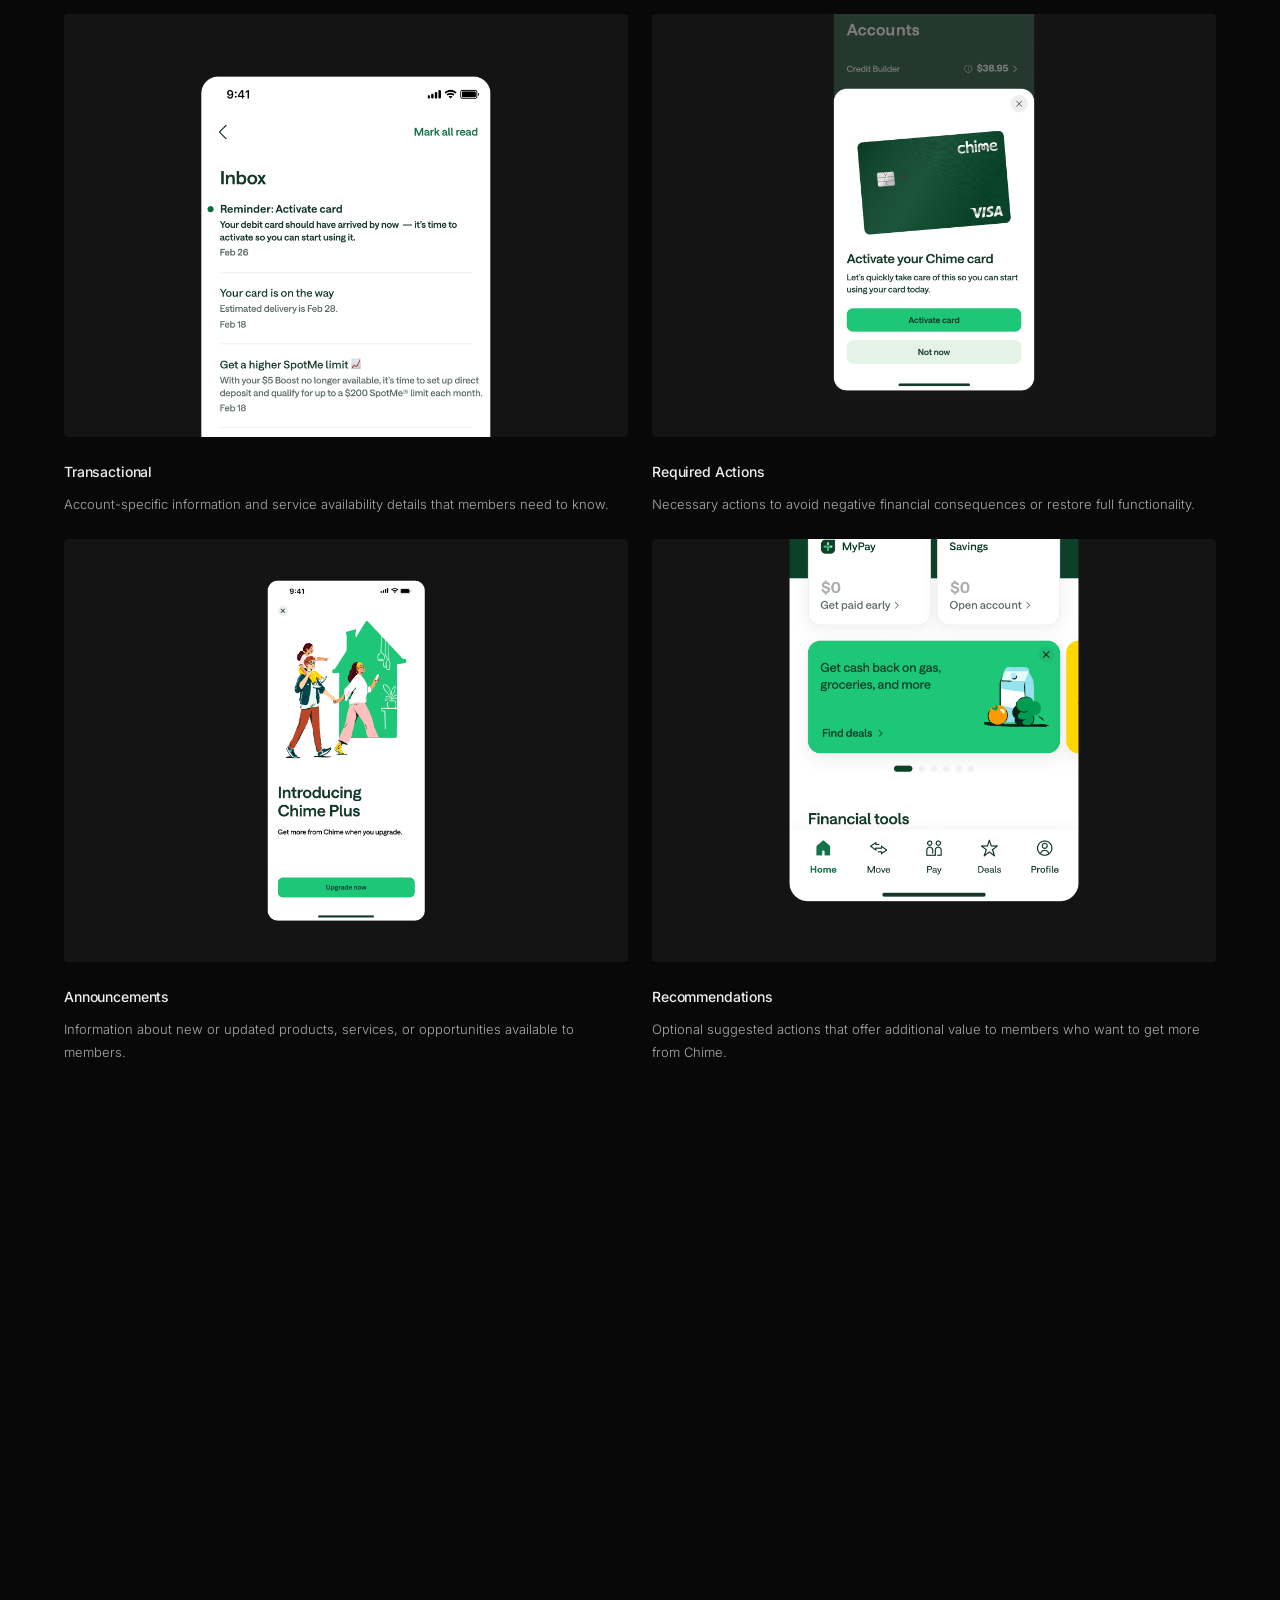
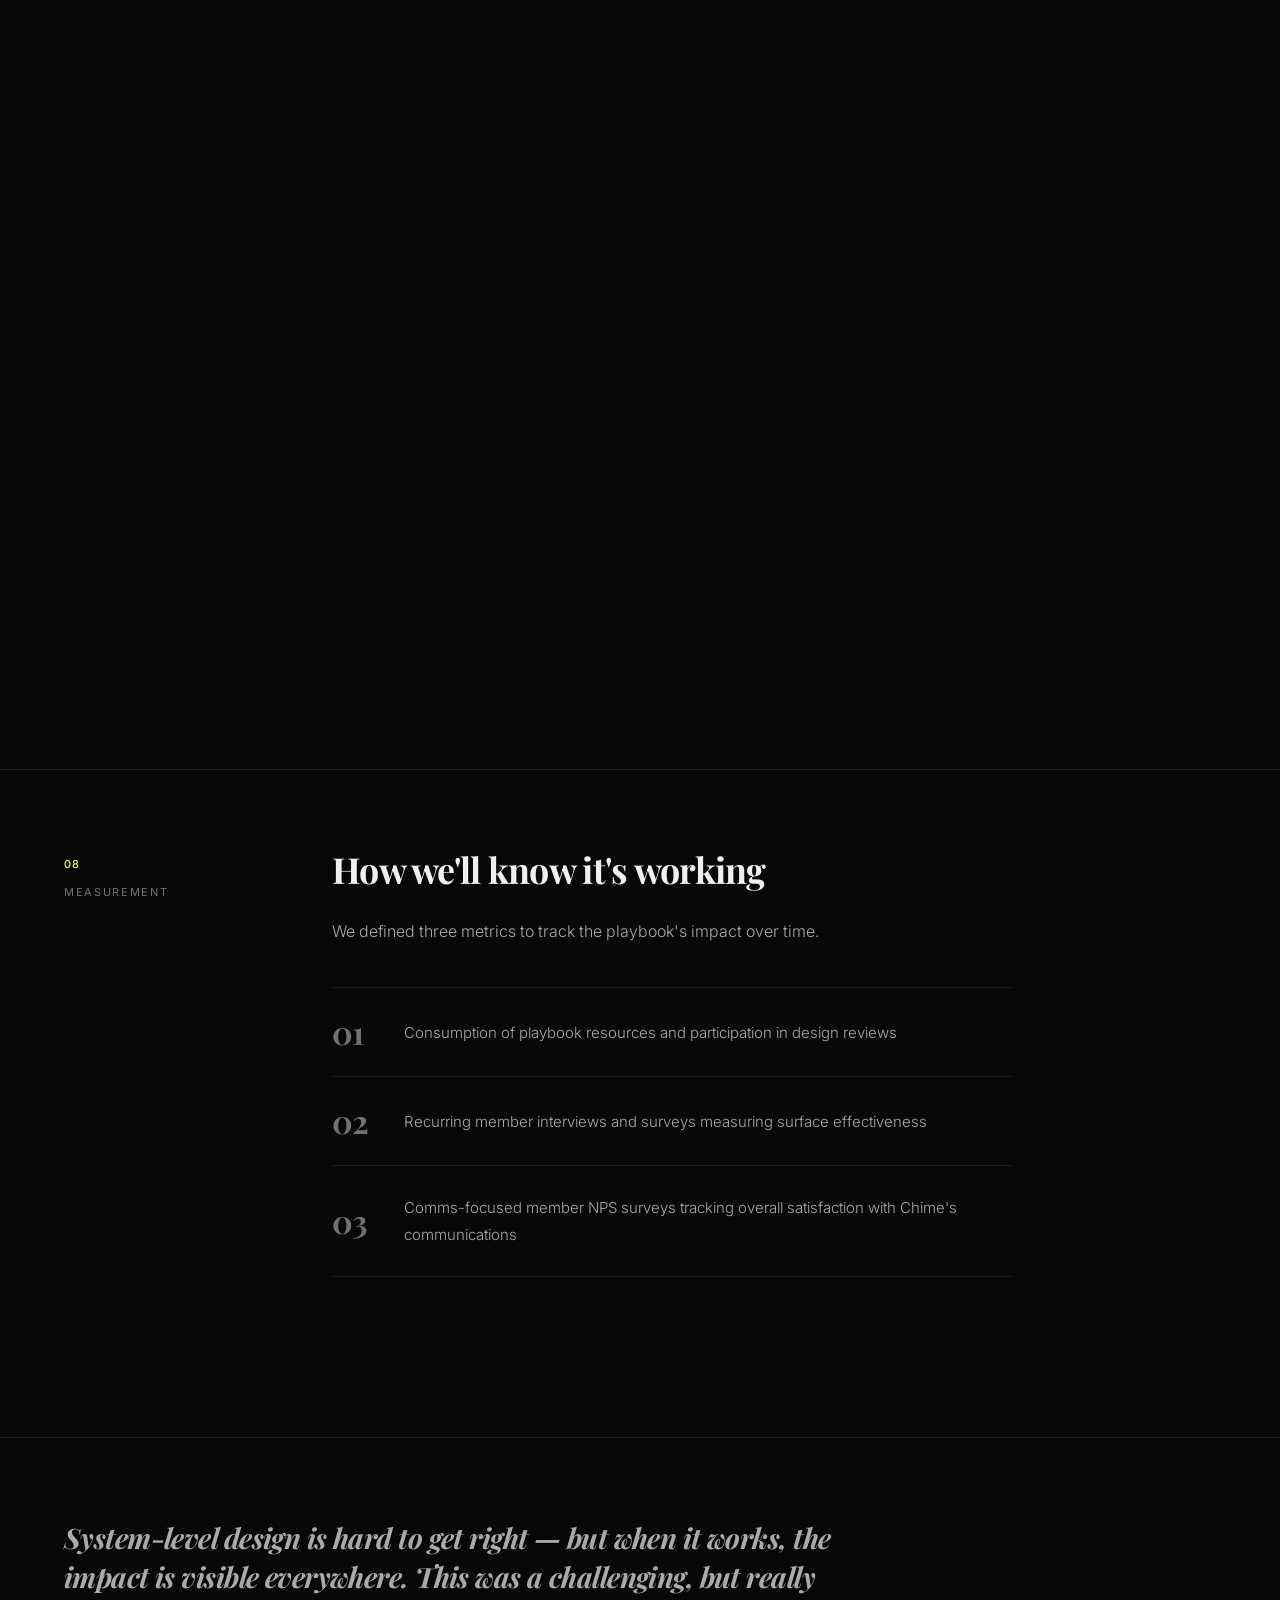
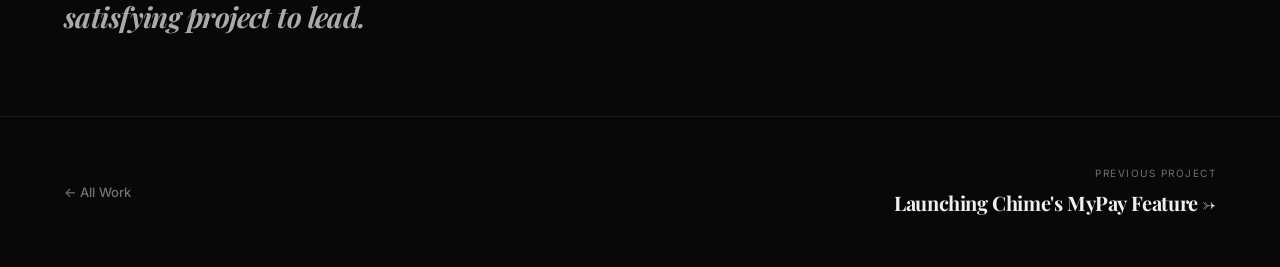
==== commit f9d94e25: "Add photography and music pages; update nav; add lightbox carousel Co-Authored-By: Claude Sonnet 4.6" ====
--- a/chime-comms-playbook.html
+++ b/chime-comms-playbook.html
@@ -27,6 +27,8 @@
         <div class="nav-dropdown-menu">
           <div class="nav-dropdown-menu-inner">
             <a href="game-dev.html">Game Dev</a>
+            <a href="photography.html">Photography</a>
+            <a href="music.html">Music</a>
           </div>
         </div>
       </div>
--- a/case-study.css
+++ b/case-study.css
@@ -654,6 +654,98 @@
 }
 
 /* ============================================================
+   MUSIC PAGE
+   ============================================================ */
+.music-section {
+  display: grid;
+  grid-template-columns: 1fr 1fr;
+  gap: 80px;
+  align-items: center;
+  padding: 0 var(--pad-x) 120px;
+}
+
+.music-text p {
+  max-width: 480px;
+}
+
+.music-embed iframe {
+  border-radius: 12px;
+}
+
+@media (max-width: 700px) {
+  .music-section {
+    grid-template-columns: 1fr;
+    gap: 48px;
+  }
+}
+
+/* ============================================================
+   PHOTOGRAPHY GALLERY LIST
+   ============================================================ */
+.photo-gallery-list {
+  padding: 0 var(--pad-x);
+  margin: 0 0 120px;
+}
+
+.photo-gallery-item {
+  display: grid;
+  grid-template-columns: 1fr 1fr;
+  gap: 80px;
+  align-items: center;
+  padding: 80px 0;
+  border-top: 1px solid var(--border);
+}
+
+.photo-gallery-item:last-child {
+  border-bottom: 1px solid var(--border);
+}
+
+.photo-gallery-thumb .cs-img-placeholder {
+  aspect-ratio: 4/3;
+}
+
+.photo-gallery-info {
+  display: flex;
+  flex-direction: column;
+  gap: 16px;
+}
+
+.photo-gallery-title {
+  font-family: var(--serif);
+  font-size: clamp(22px, 2.5vw, 32px);
+  font-weight: 700;
+  color: var(--text);
+  letter-spacing: -0.02em;
+}
+
+.photo-gallery-desc {
+  font-size: 15px;
+  color: var(--muted-lt);
+  max-width: 420px;
+  line-height: 1.6;
+}
+
+.photo-gallery-link {
+  font-size: 13px;
+  font-weight: 500;
+  color: var(--text);
+  letter-spacing: 0.04em;
+  margin-top: 8px;
+  transition: opacity 0.2s;
+}
+
+.photo-gallery-link:hover {
+  opacity: 0.6;
+}
+
+@media (max-width: 700px) {
+  .photo-gallery-item {
+    grid-template-columns: 1fr;
+    gap: 32px;
+  }
+}
+
+/* ============================================================
    SURFACE RANKING DOT MATRIX
    ============================================================ */
 .cs-ranking-wrap {
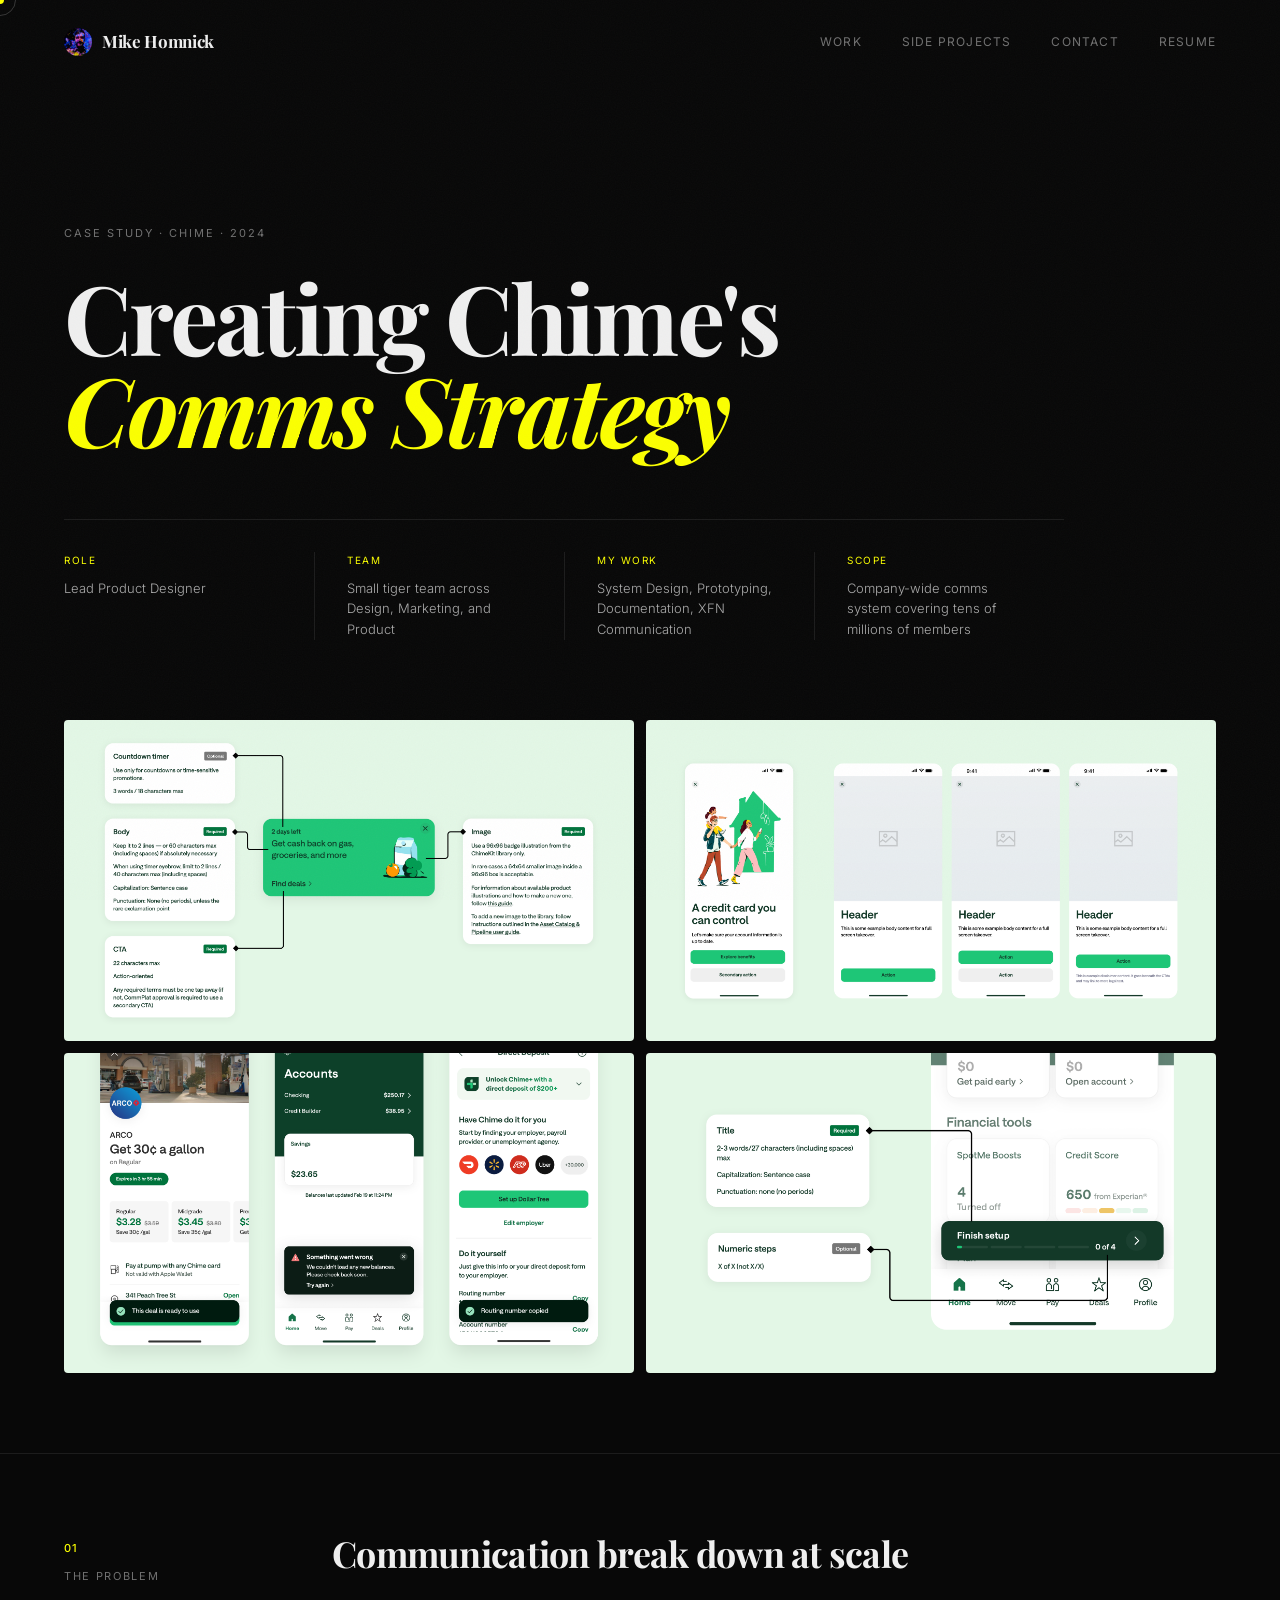
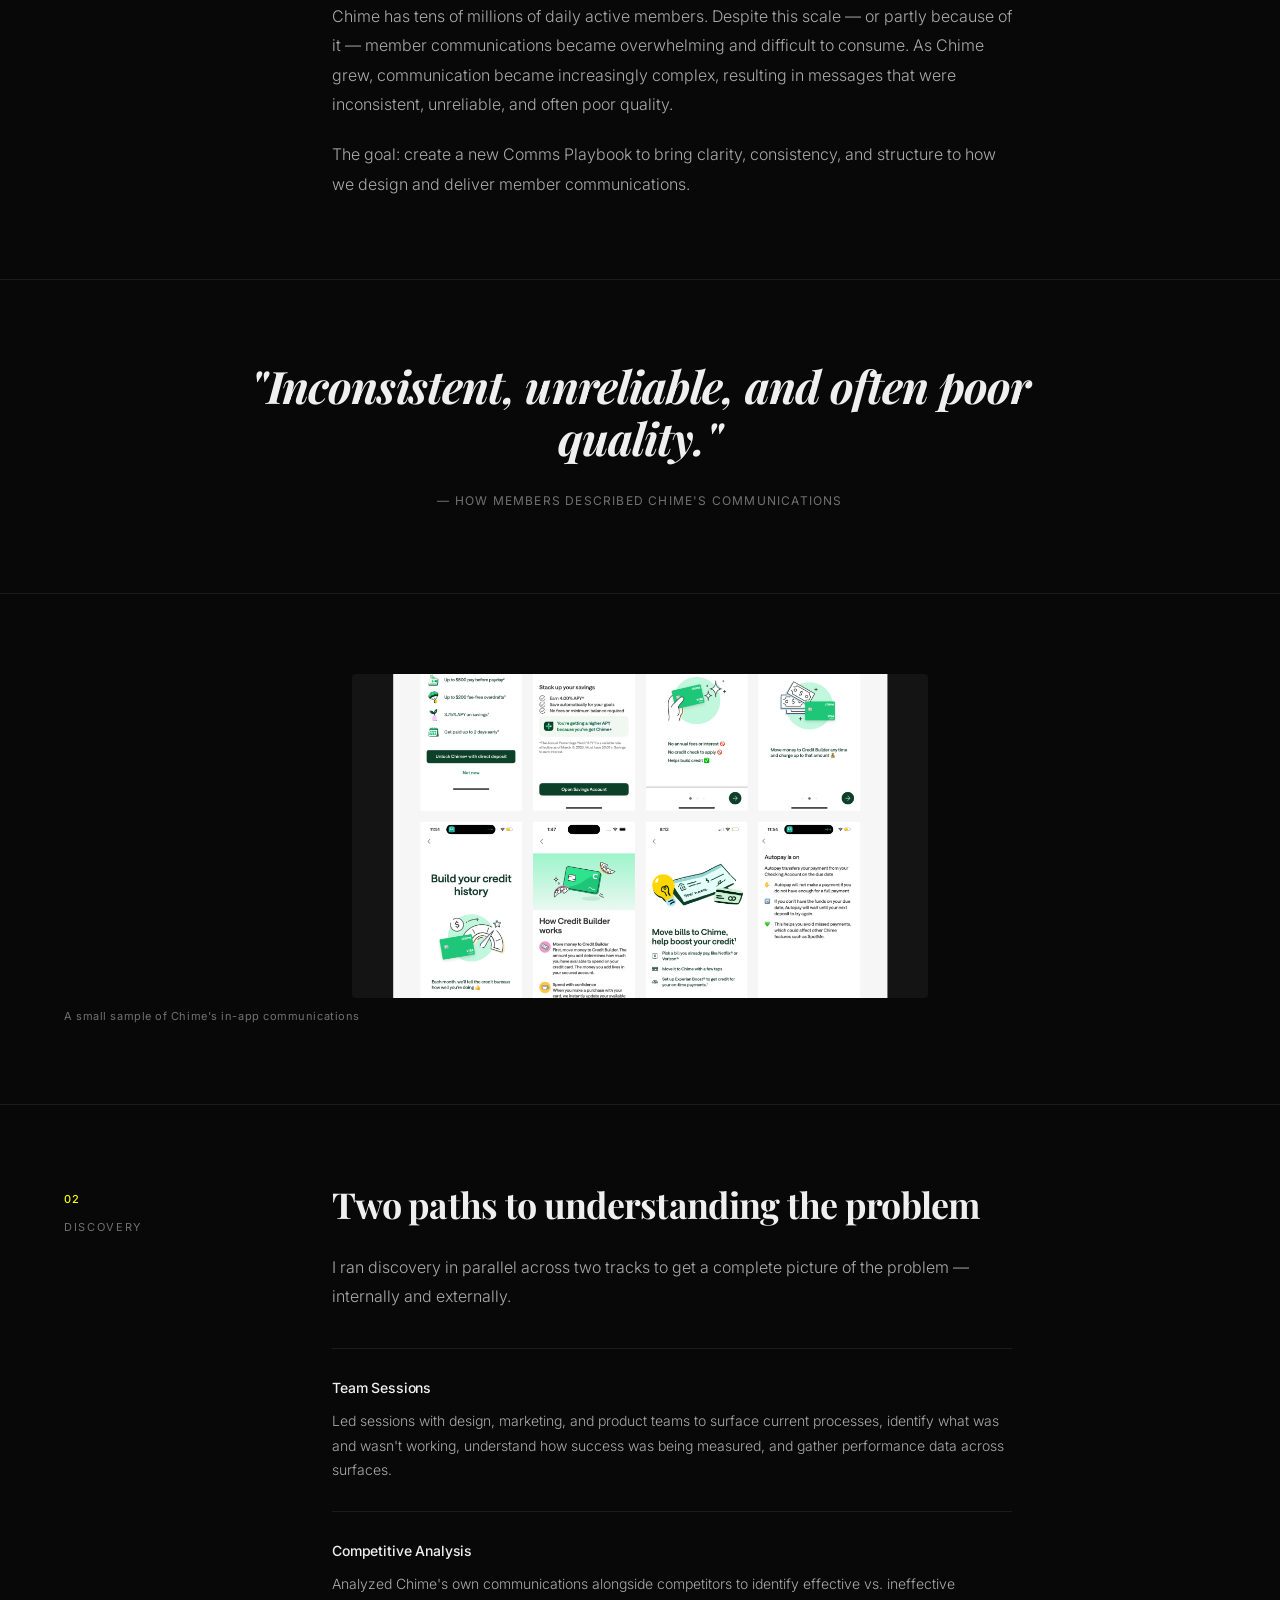
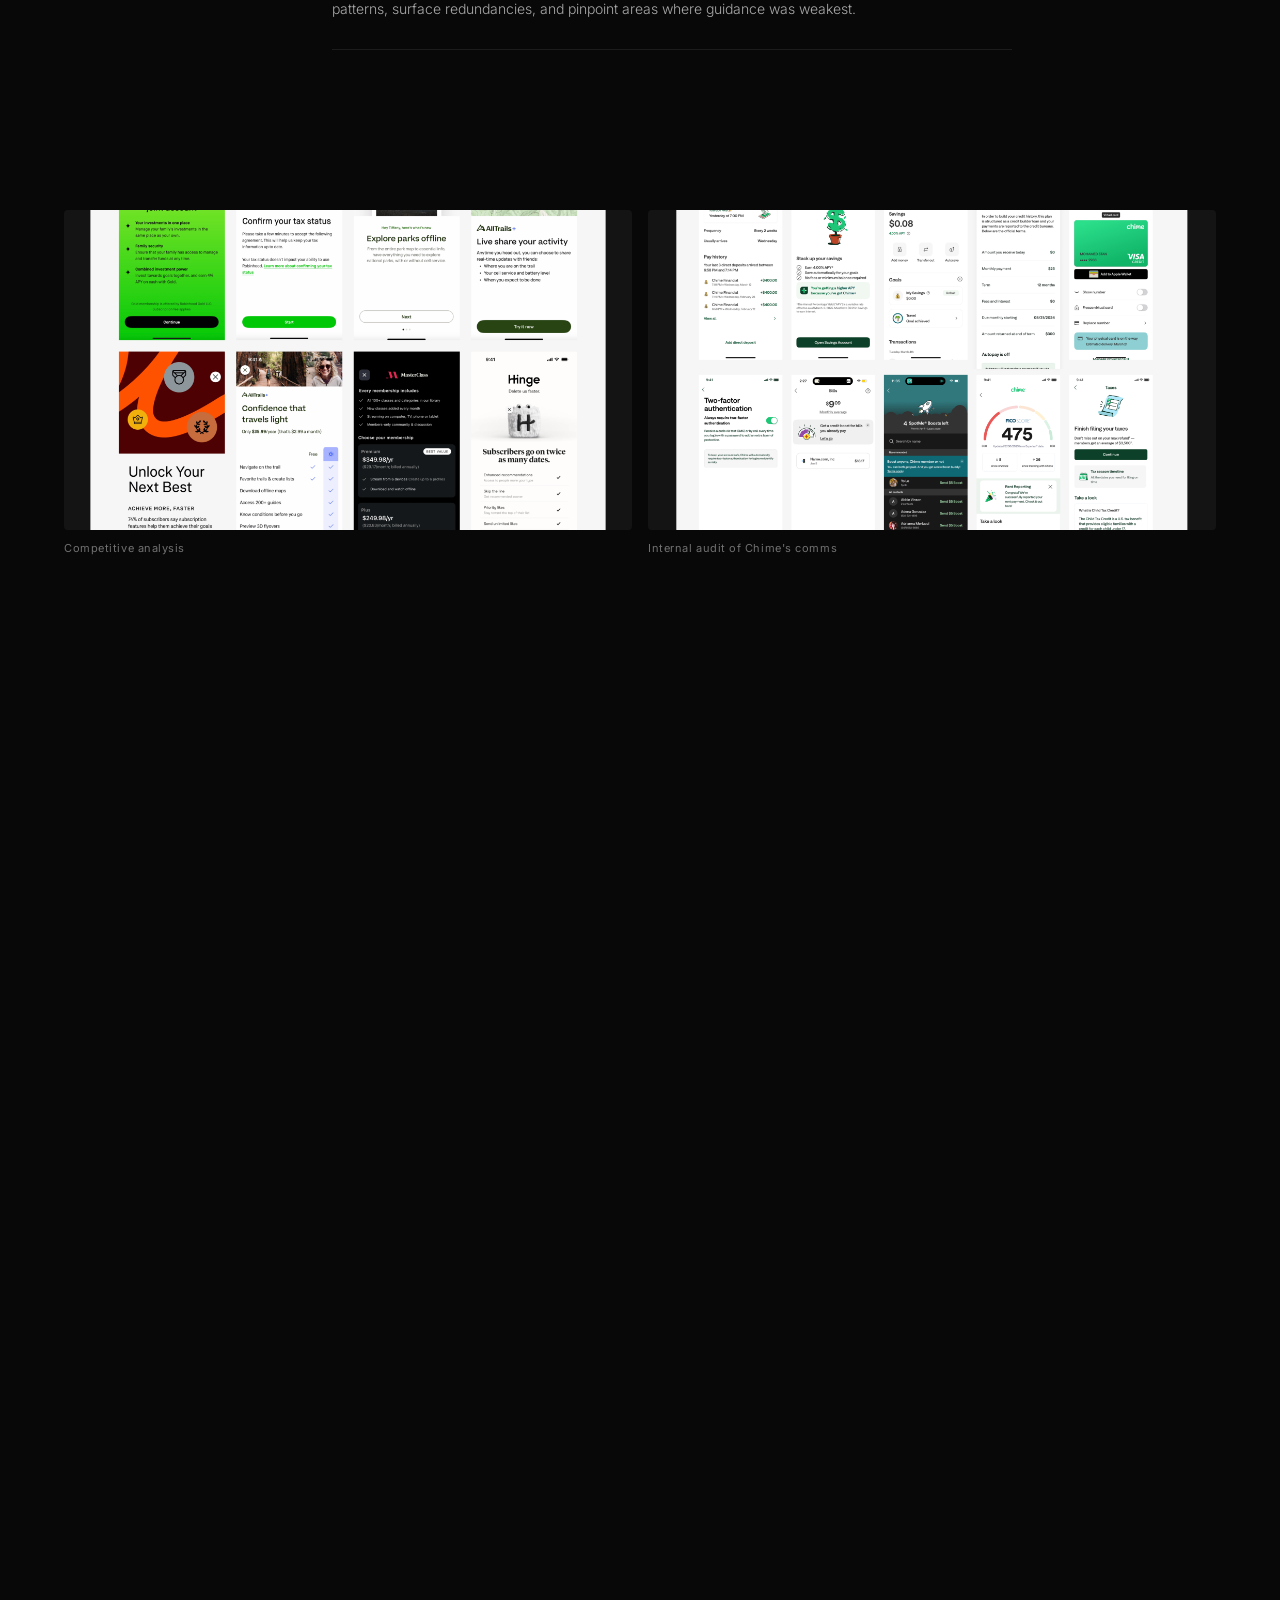
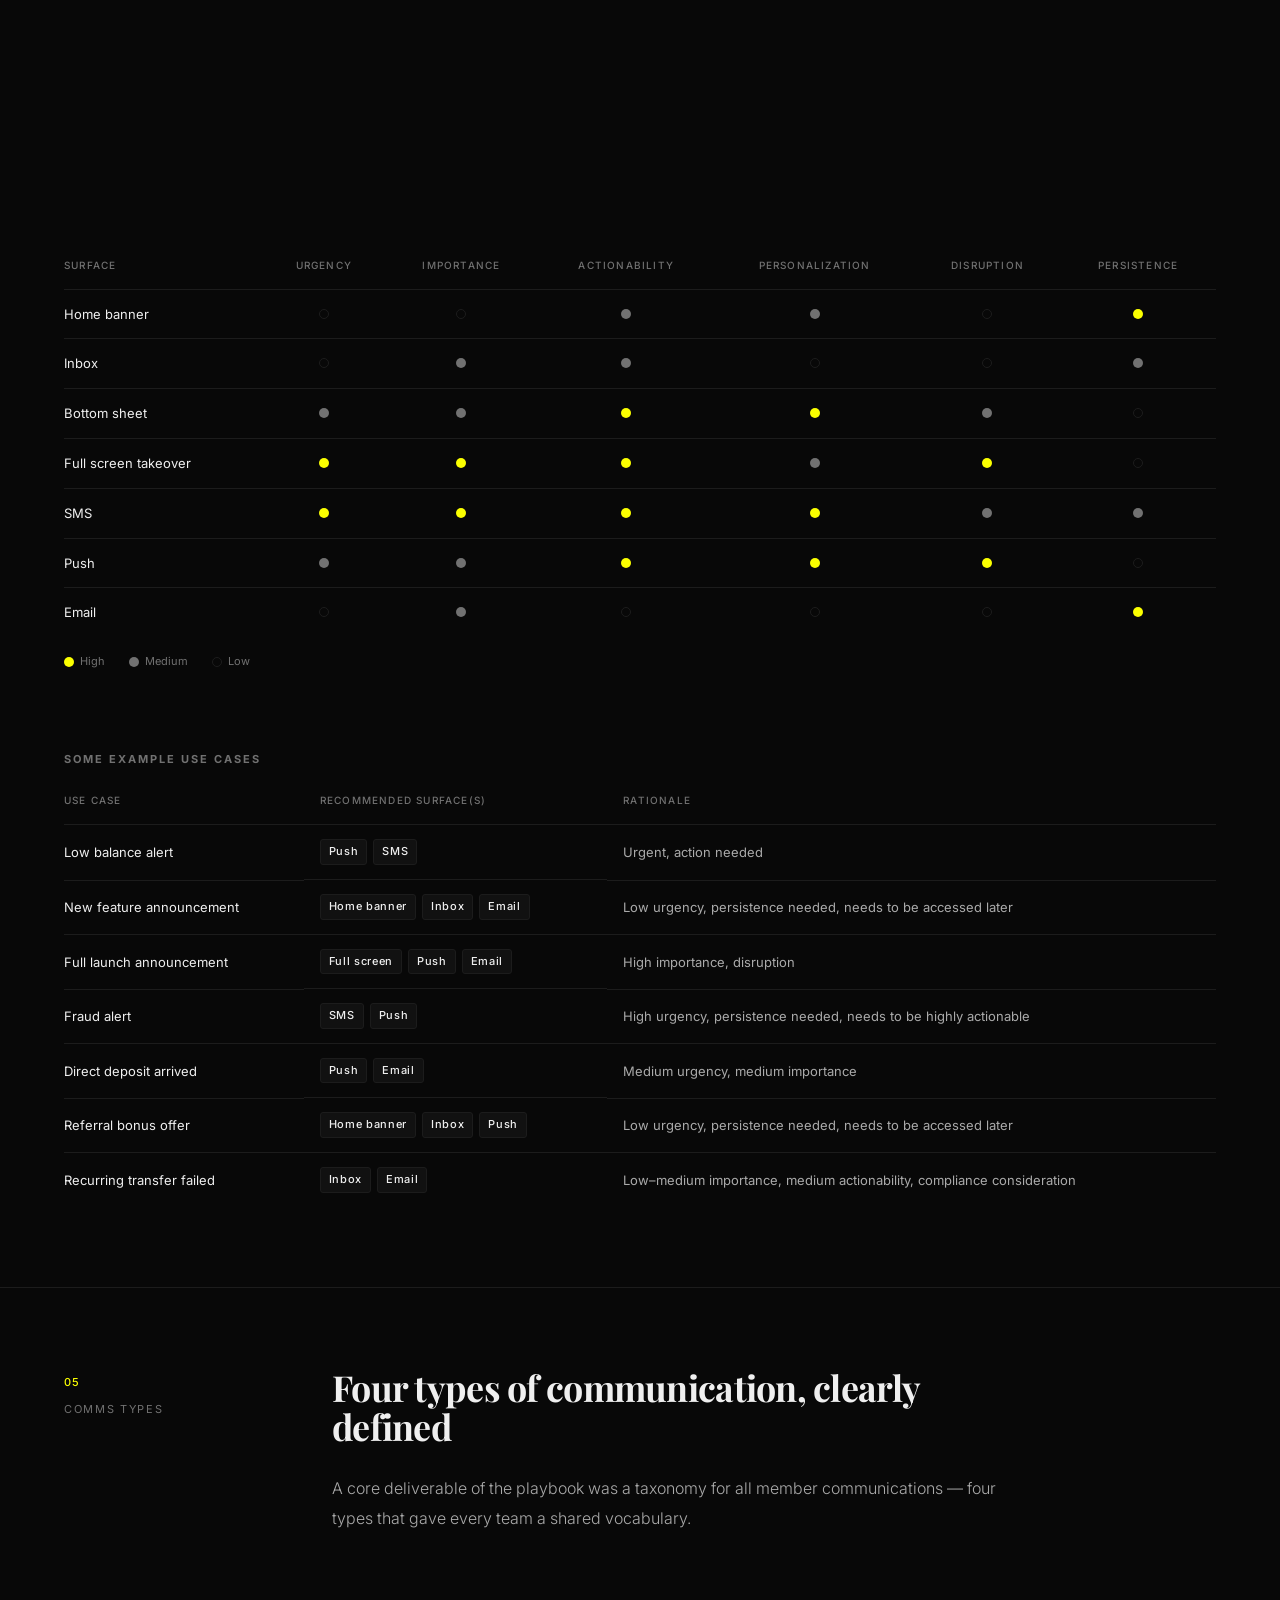
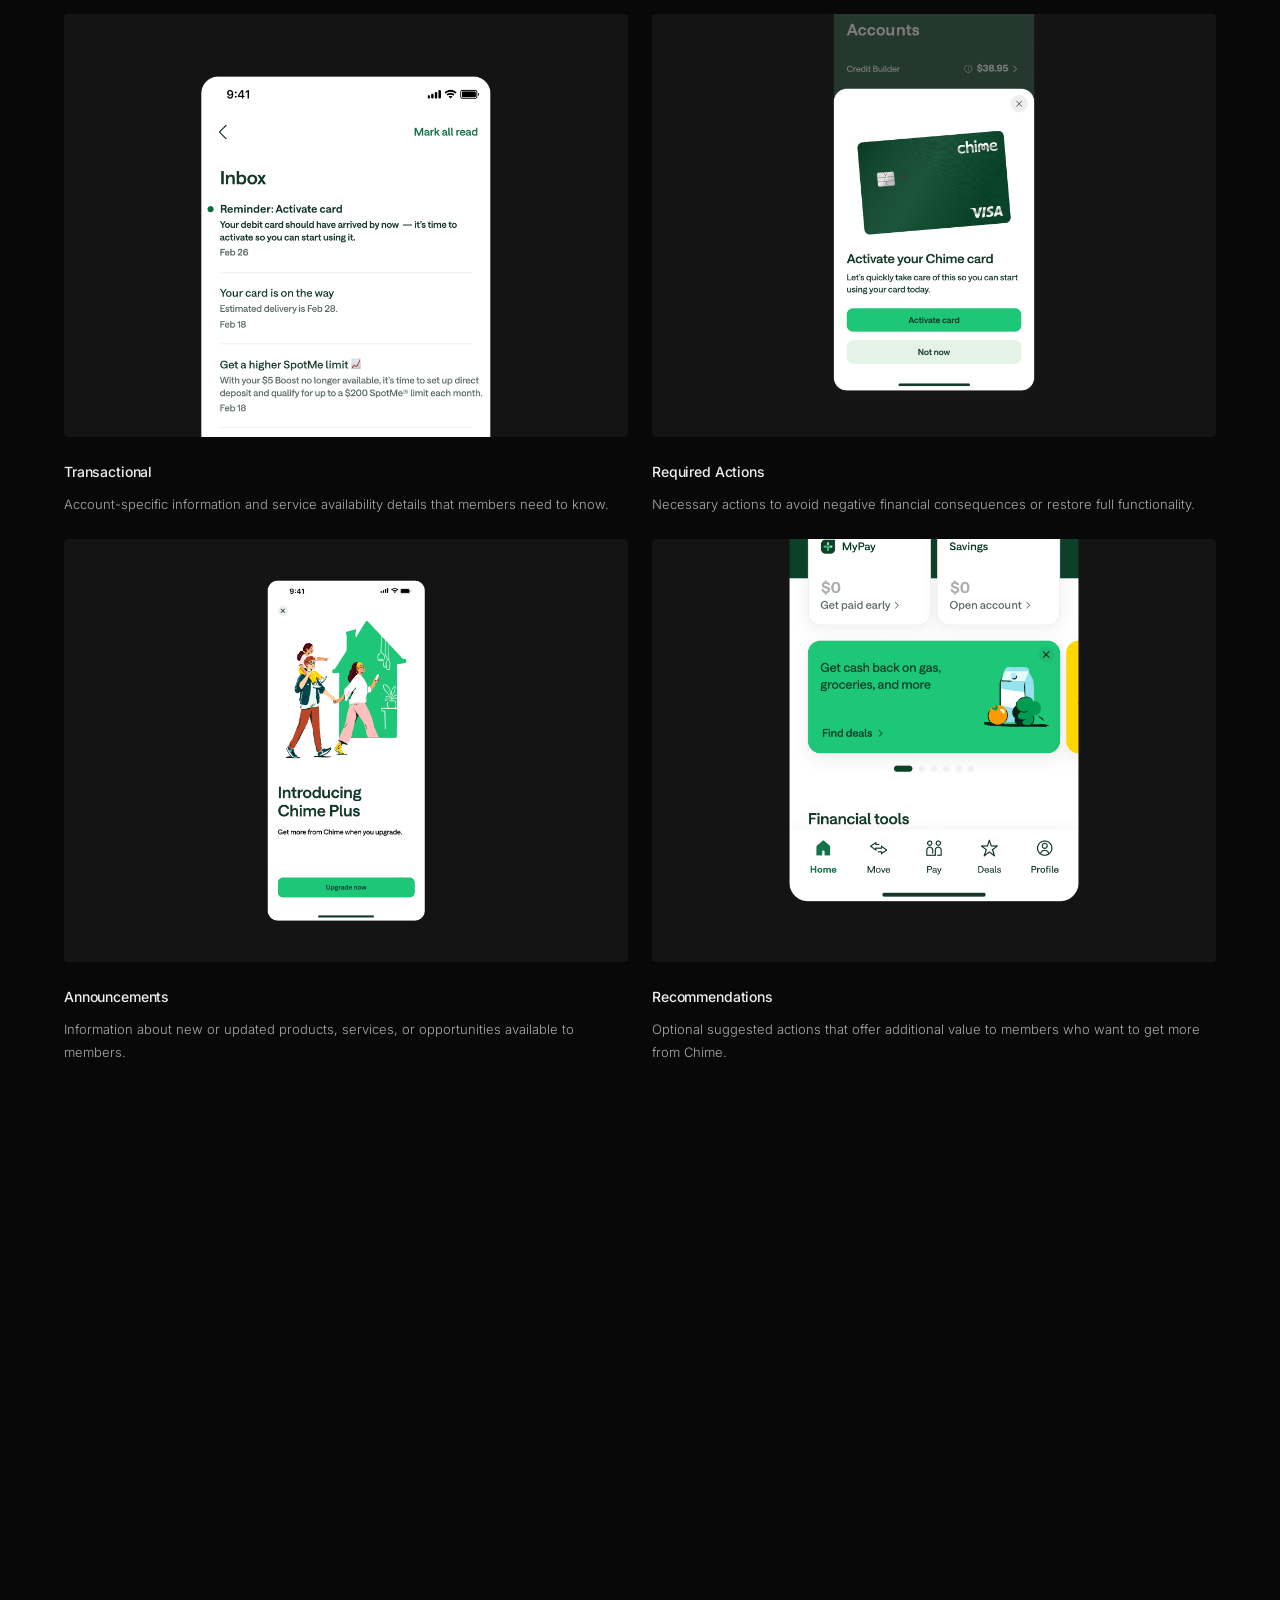
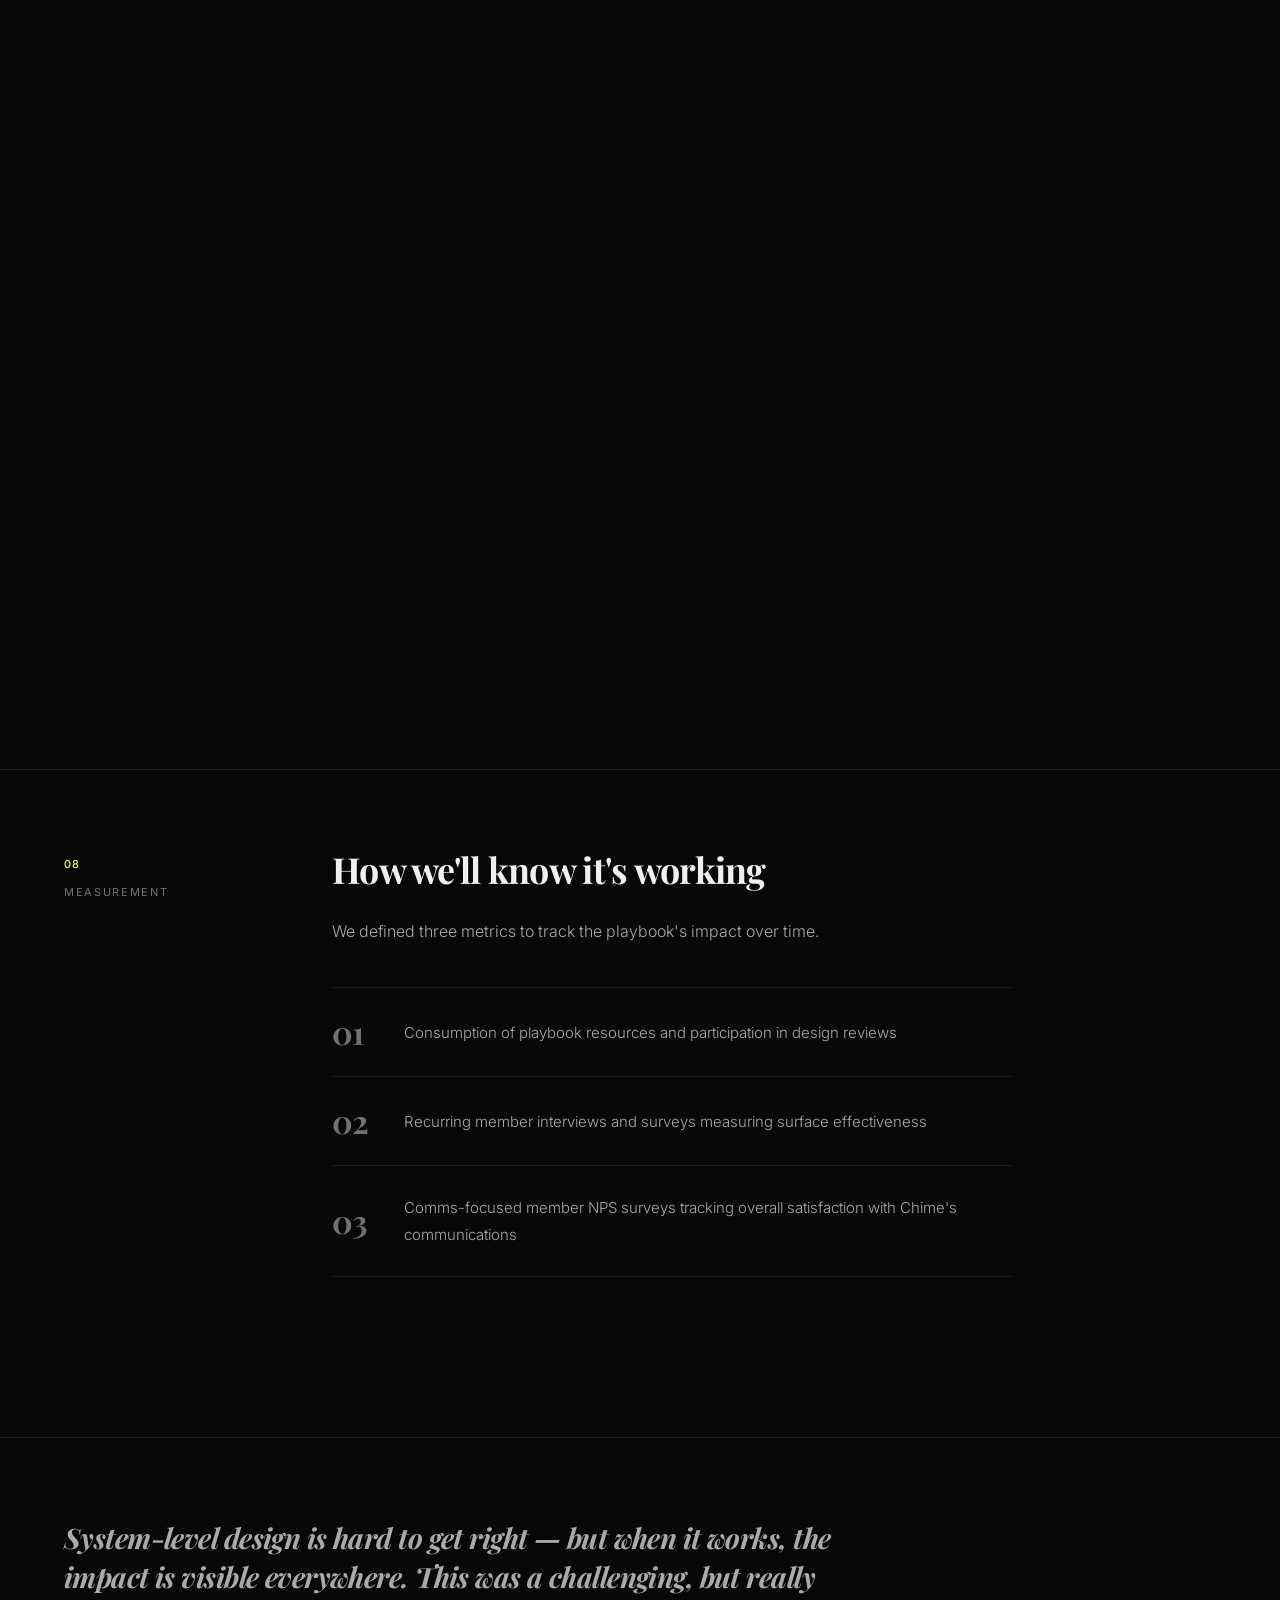
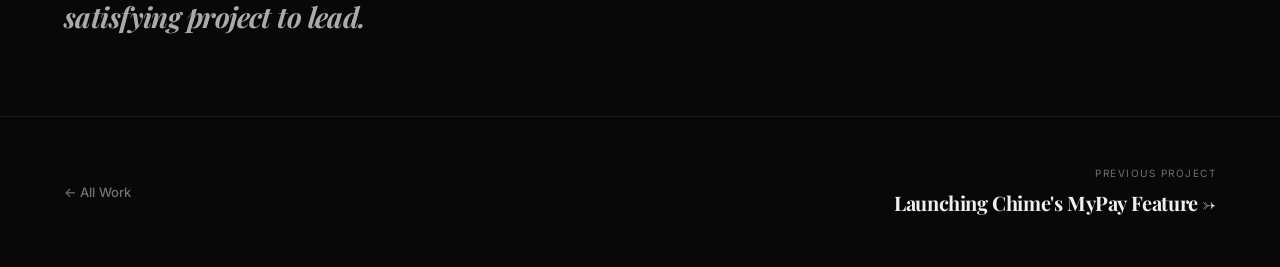
==== commit b3bb611b: "Add hamburger menu for mobile navigation Co-Authored-By: Claude Sonnet 4.6 <noreply@anthropic.com>" ====
--- a/chime-comms-playbook.html
+++ b/chime-comms-playbook.html
@@ -35,6 +35,21 @@
 <a href="index.html#contact">Contact</a>
       <a href="resume.pdf" target="_blank" rel="noopener">Resume</a>
     </div>
+    <button class="nav-hamburger" id="nav-hamburger" aria-label="Menu">
+      <span></span><span></span><span></span>
+    </button>
+  </nav>
+
+  <!-- Mobile menu -->
+  <nav class="nav-mobile-menu" id="nav-mobile-menu">
+    <a href="index.html#work">Work</a>
+    <div class="nav-mobile-divider"></div>
+    <a href="game-dev.html">Game Dev</a>
+    <a href="photography.html">Photography</a>
+    <a href="music.html">Music</a>
+    <div class="nav-mobile-divider"></div>
+    <a href="index.html#contact">Contact</a>
+    <a href="resume.pdf" target="_blank" rel="noopener">Resume</a>
   </nav>
 
   <!-- ===================== HERO ===================== -->
--- a/style.css
+++ b/style.css
@@ -929,8 +929,80 @@
   }
 }
 
+/* Hamburger button — hidden on desktop */
+.nav-hamburger {
+  display: none;
+  flex-direction: column;
+  justify-content: center;
+  gap: 5px;
+  background: none;
+  border: none;
+  cursor: pointer;
+  padding: 4px;
+  z-index: 200;
+}
+
+.nav-hamburger span {
+  display: block;
+  width: 22px;
+  height: 1.5px;
+  background: var(--text);
+  transition: transform 0.3s var(--ease-out), opacity 0.3s;
+}
+
+.nav-hamburger.is-open span:nth-child(1) {
+  transform: translateY(6.5px) rotate(45deg);
+}
+
+.nav-hamburger.is-open span:nth-child(2) {
+  opacity: 0;
+}
+
+.nav-hamburger.is-open span:nth-child(3) {
+  transform: translateY(-6.5px) rotate(-45deg);
+}
+
+/* Mobile menu overlay */
+.nav-mobile-menu {
+  display: none;
+  position: fixed;
+  inset: 0;
+  z-index: 150;
+  background: var(--bg);
+  flex-direction: column;
+  justify-content: center;
+  align-items: flex-start;
+  padding: 0 var(--pad-x);
+  gap: 8px;
+}
+
+.nav-mobile-menu.is-open {
+  display: flex;
+}
+
+.nav-mobile-menu a {
+  font-family: var(--serif);
+  font-size: clamp(32px, 8vw, 48px);
+  font-weight: 700;
+  color: var(--text);
+  letter-spacing: -0.02em;
+  line-height: 1.2;
+}
+
+.nav-mobile-menu a:hover {
+  color: var(--accent);
+}
+
+.nav-mobile-divider {
+  width: 32px;
+  height: 1px;
+  background: var(--border);
+  margin: 16px 0;
+}
+
 @media (max-width: 600px) {
   .nav-links { display: none; }
+  .nav-hamburger { display: flex; }
 
   .hero-scroll { display: none; }
 
--- a/case-study.css
+++ b/case-study.css
@@ -700,8 +700,11 @@
   border-bottom: 1px solid var(--border);
 }
 
-.photo-gallery-thumb .cs-img-placeholder {
+.photo-gallery-thumb .cs-img-placeholder,
+.photo-gallery-thumb img {
   aspect-ratio: 4/3;
+  width: 100%;
+  object-fit: cover;
 }
 
 .photo-gallery-info {
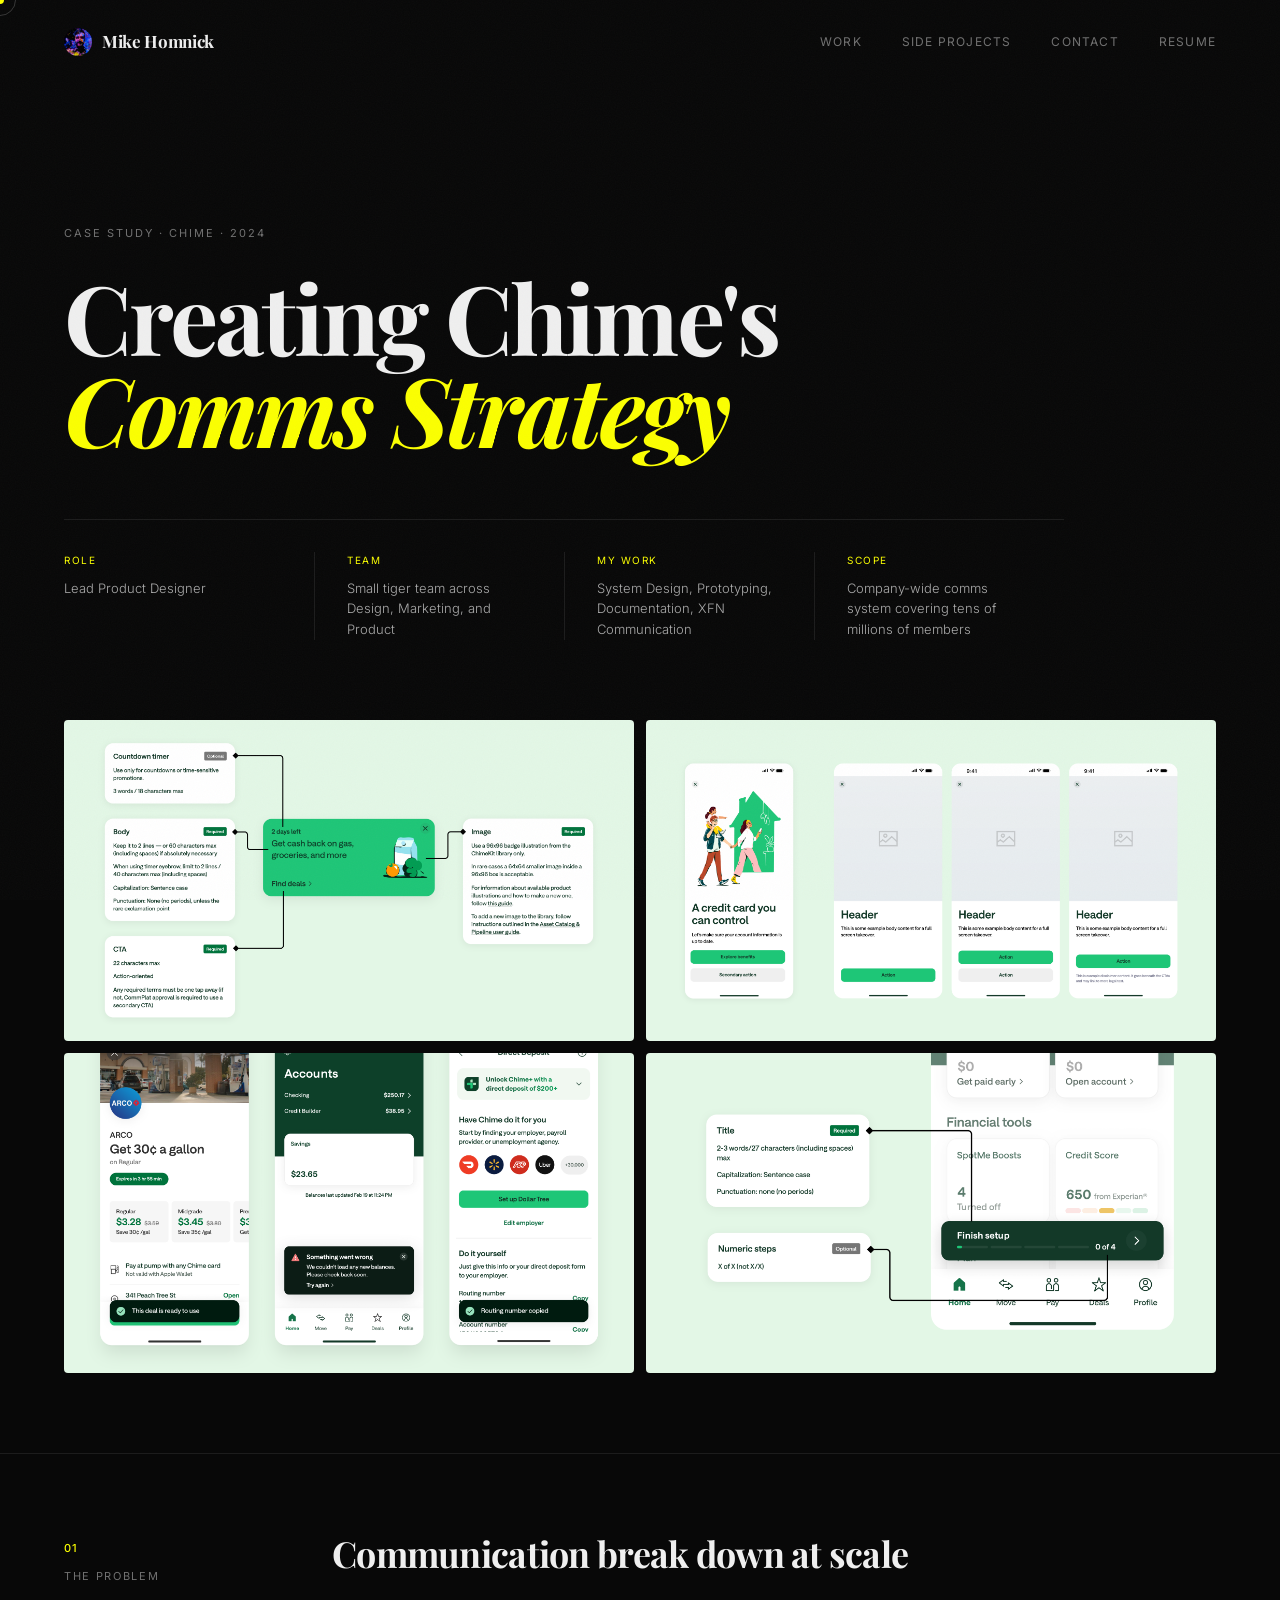
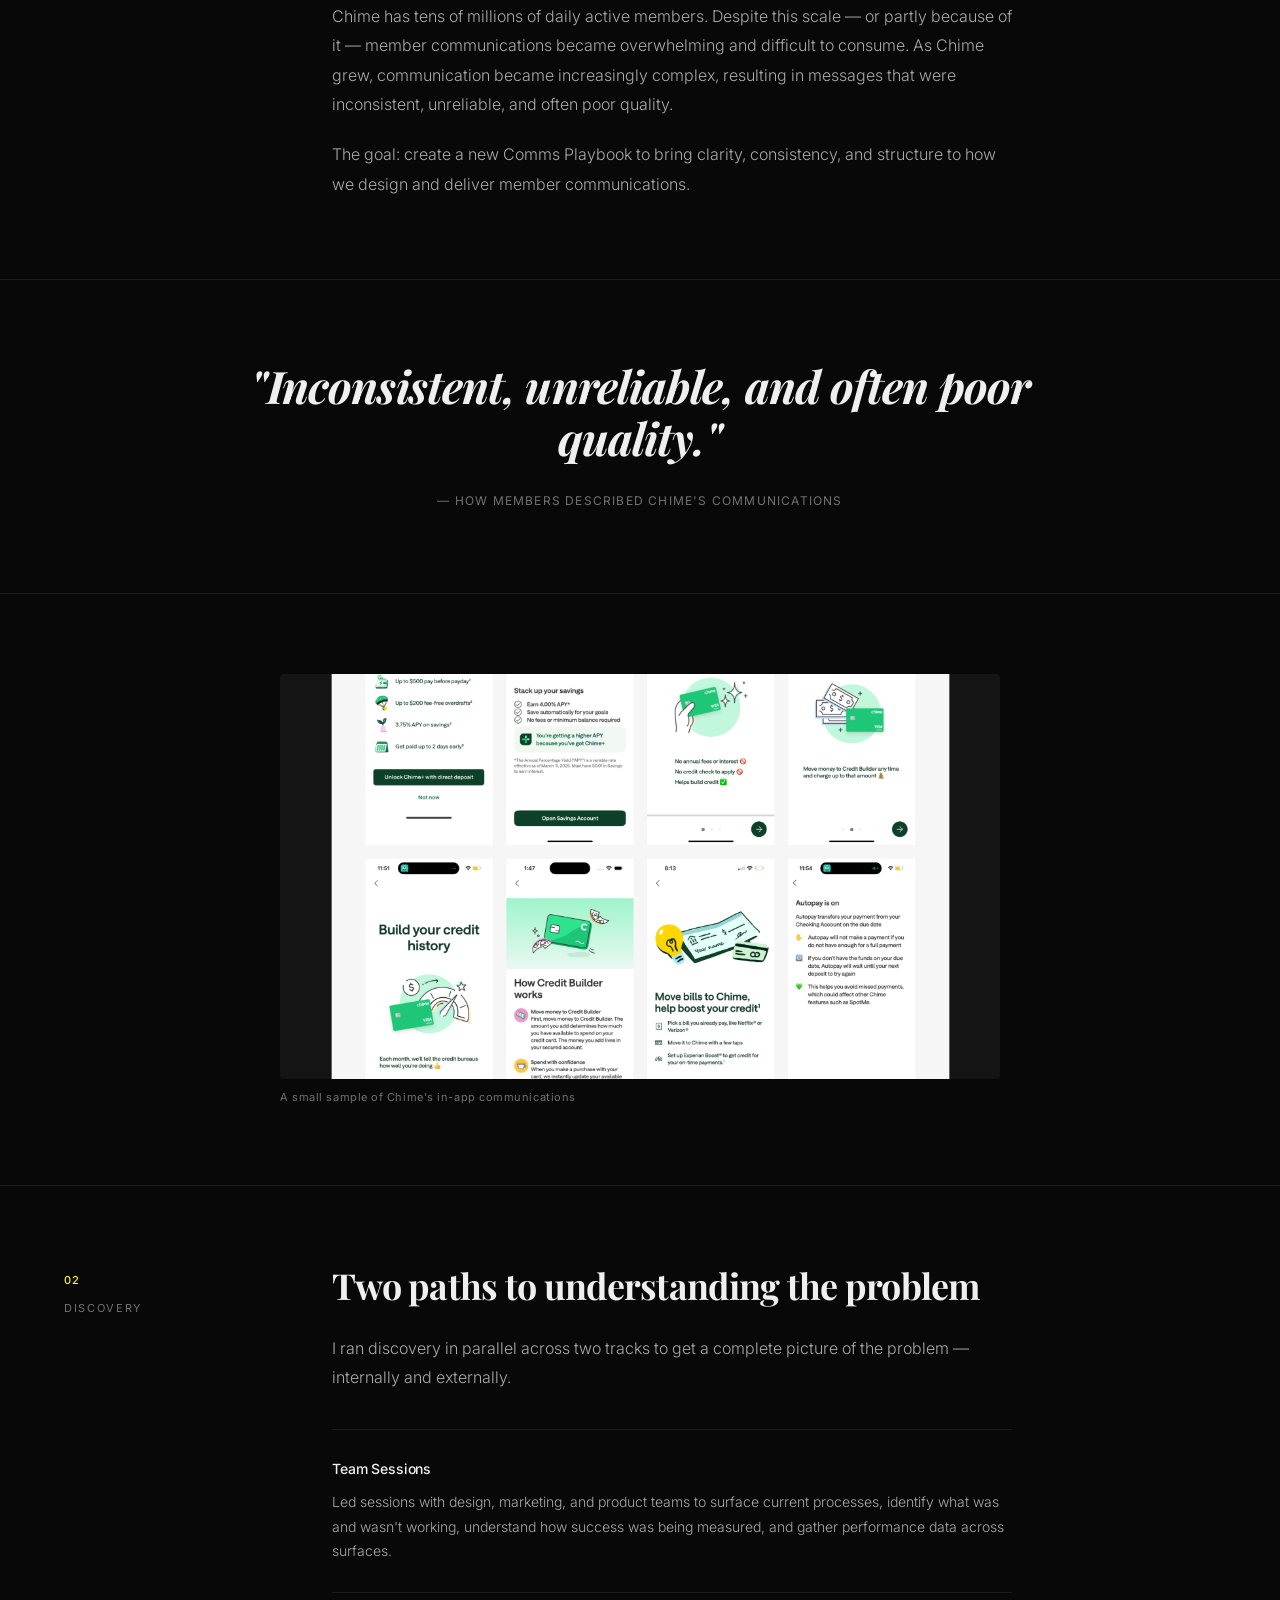
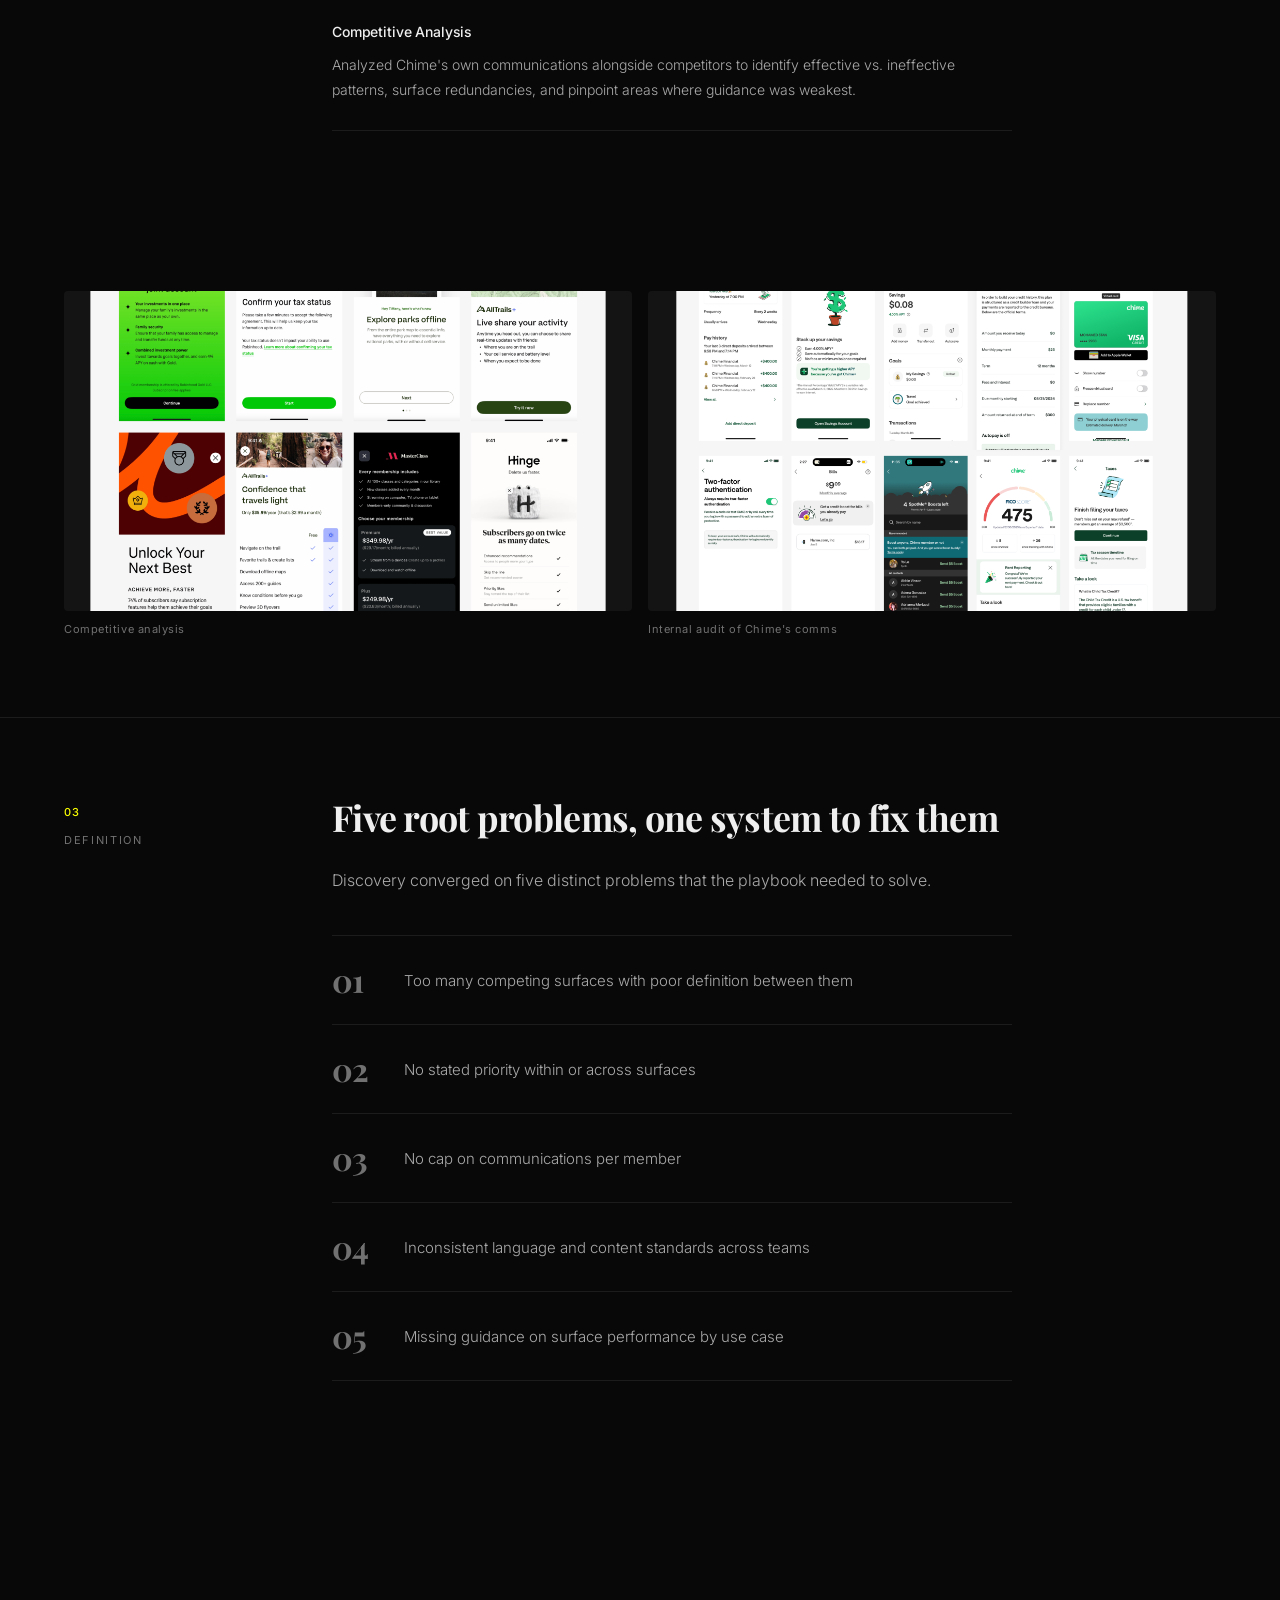
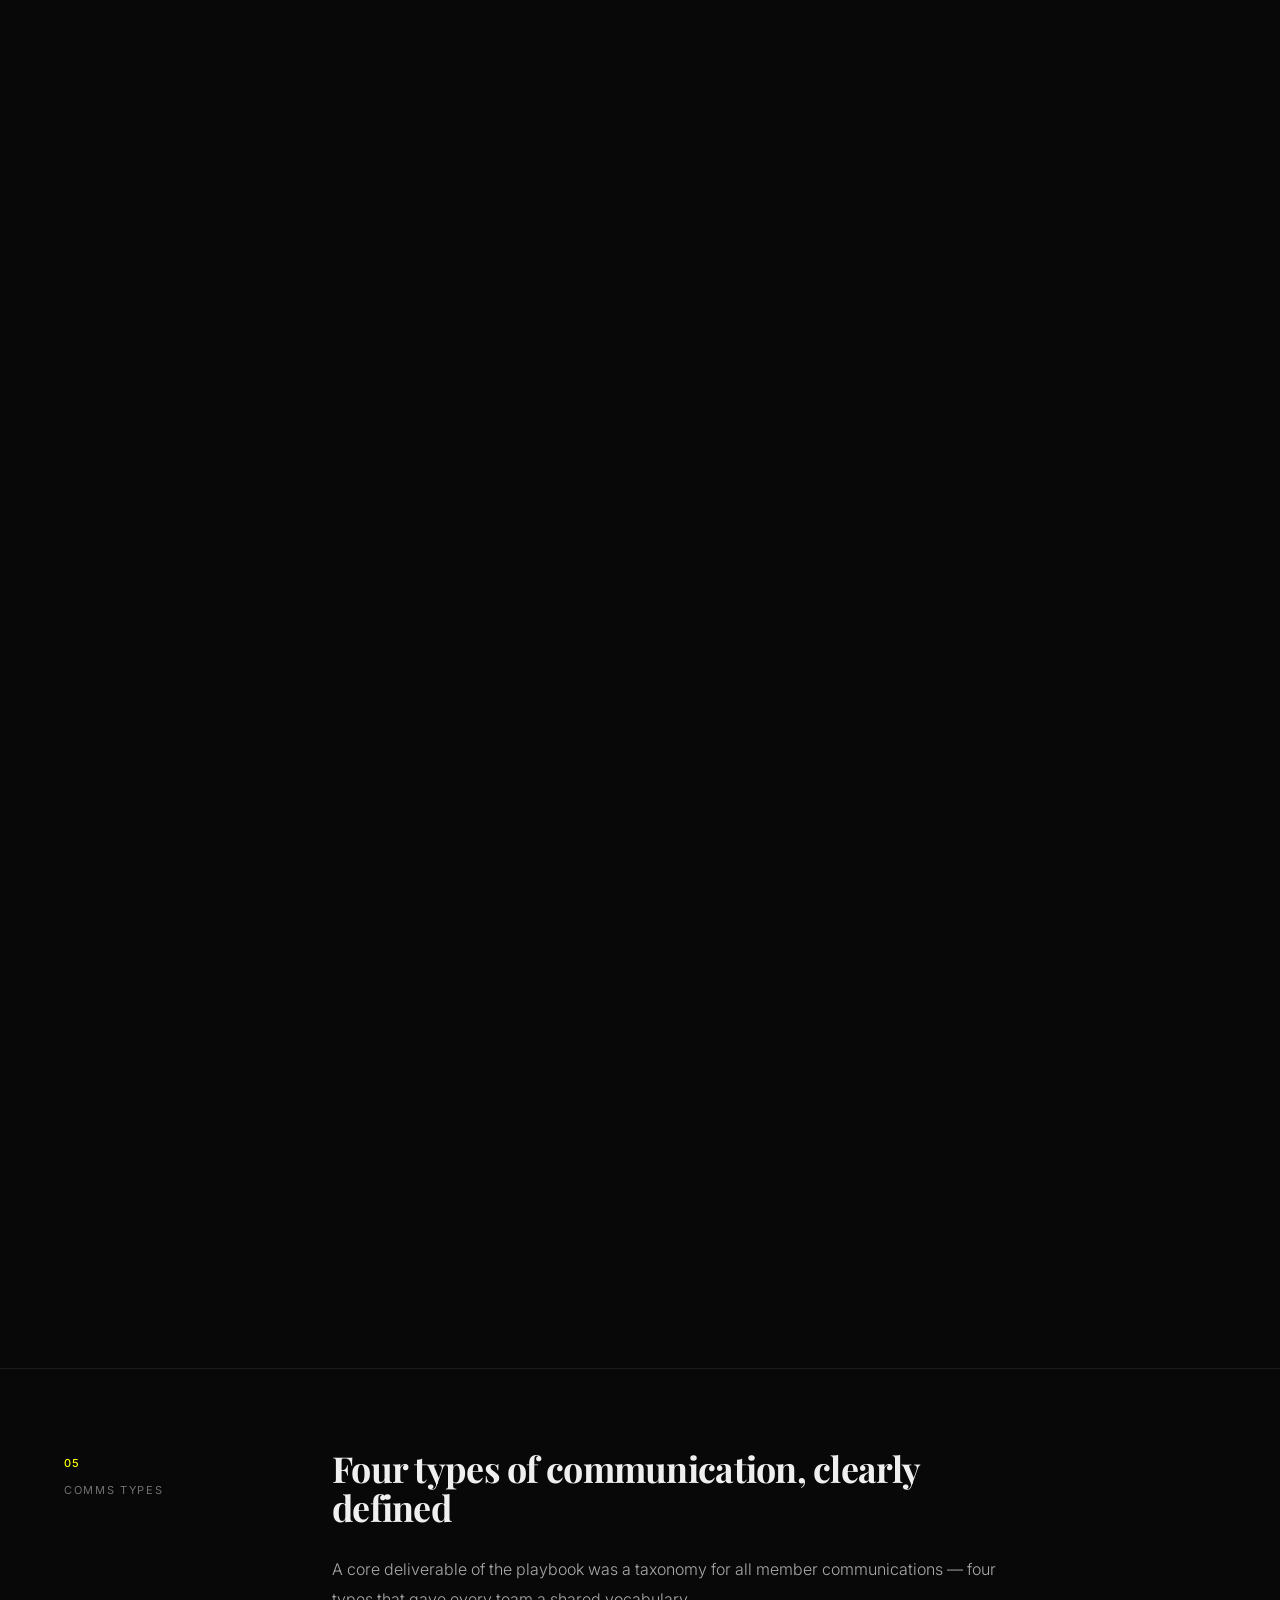
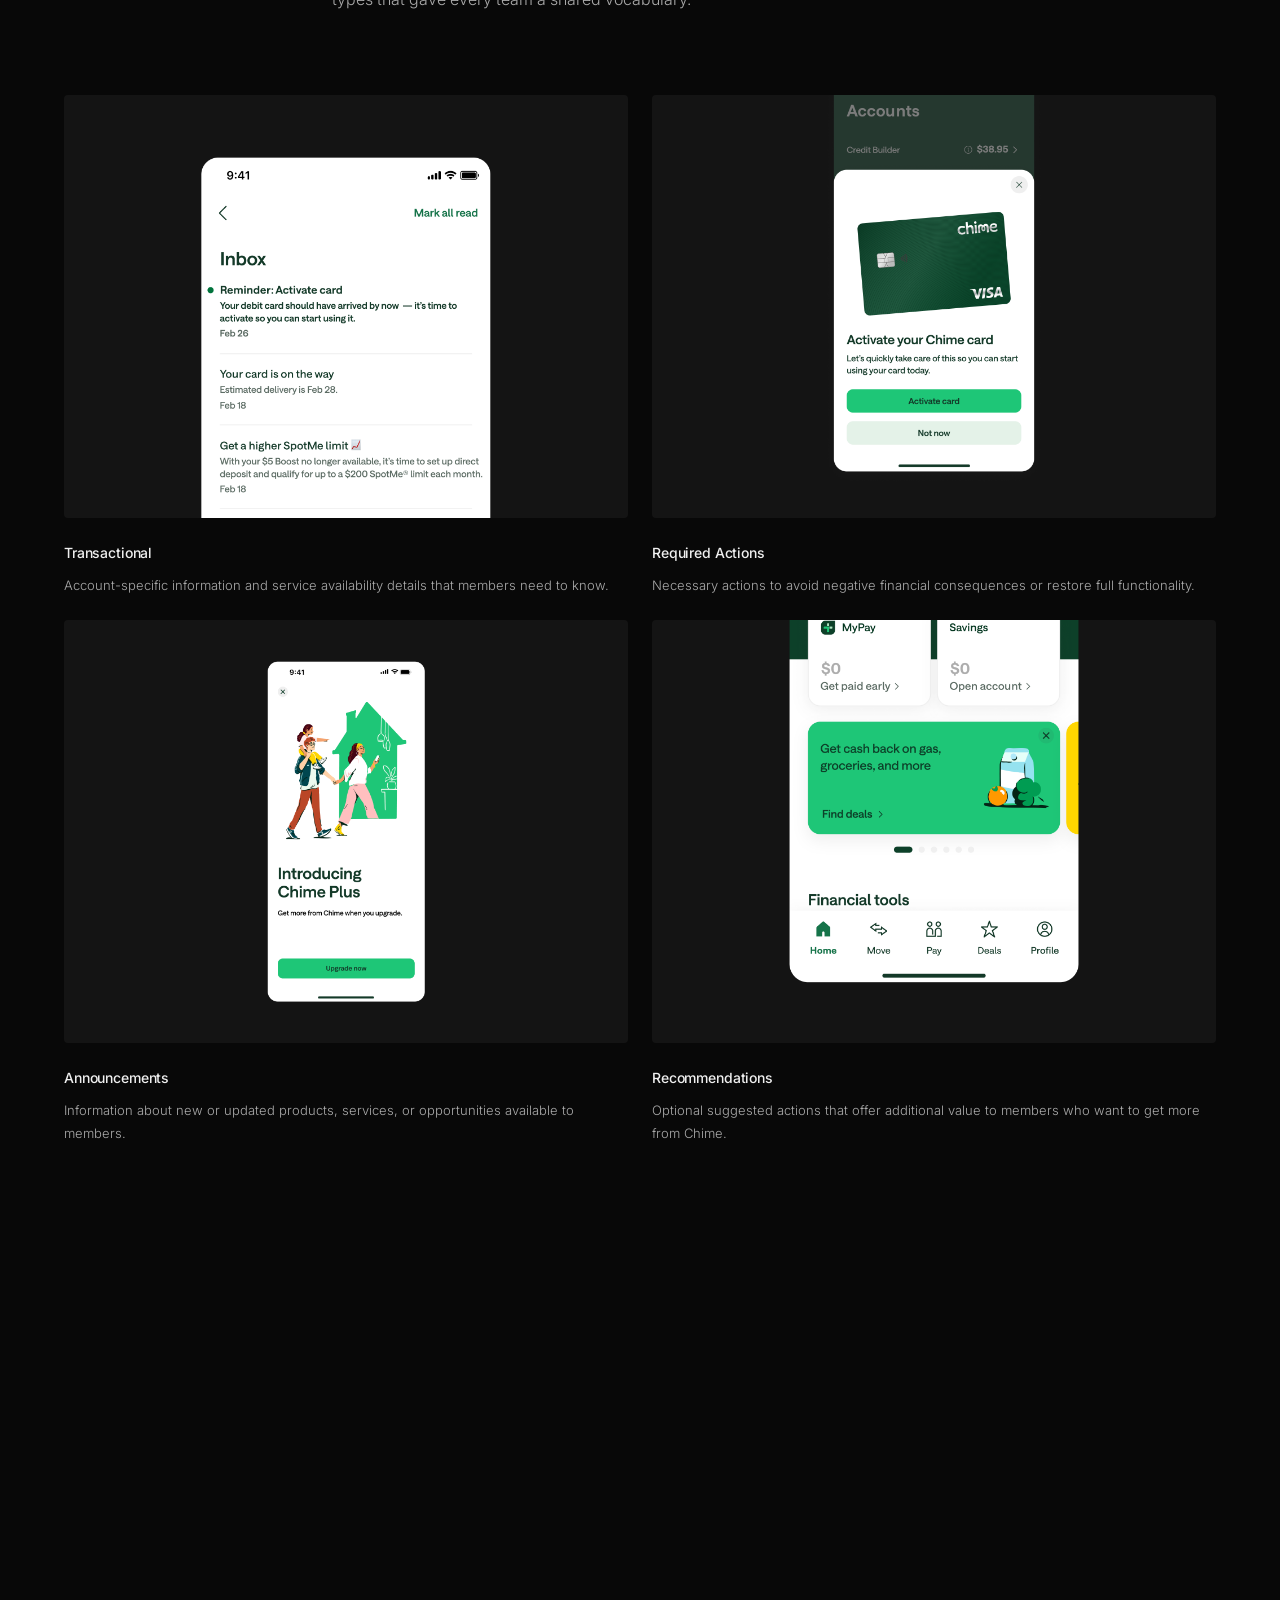
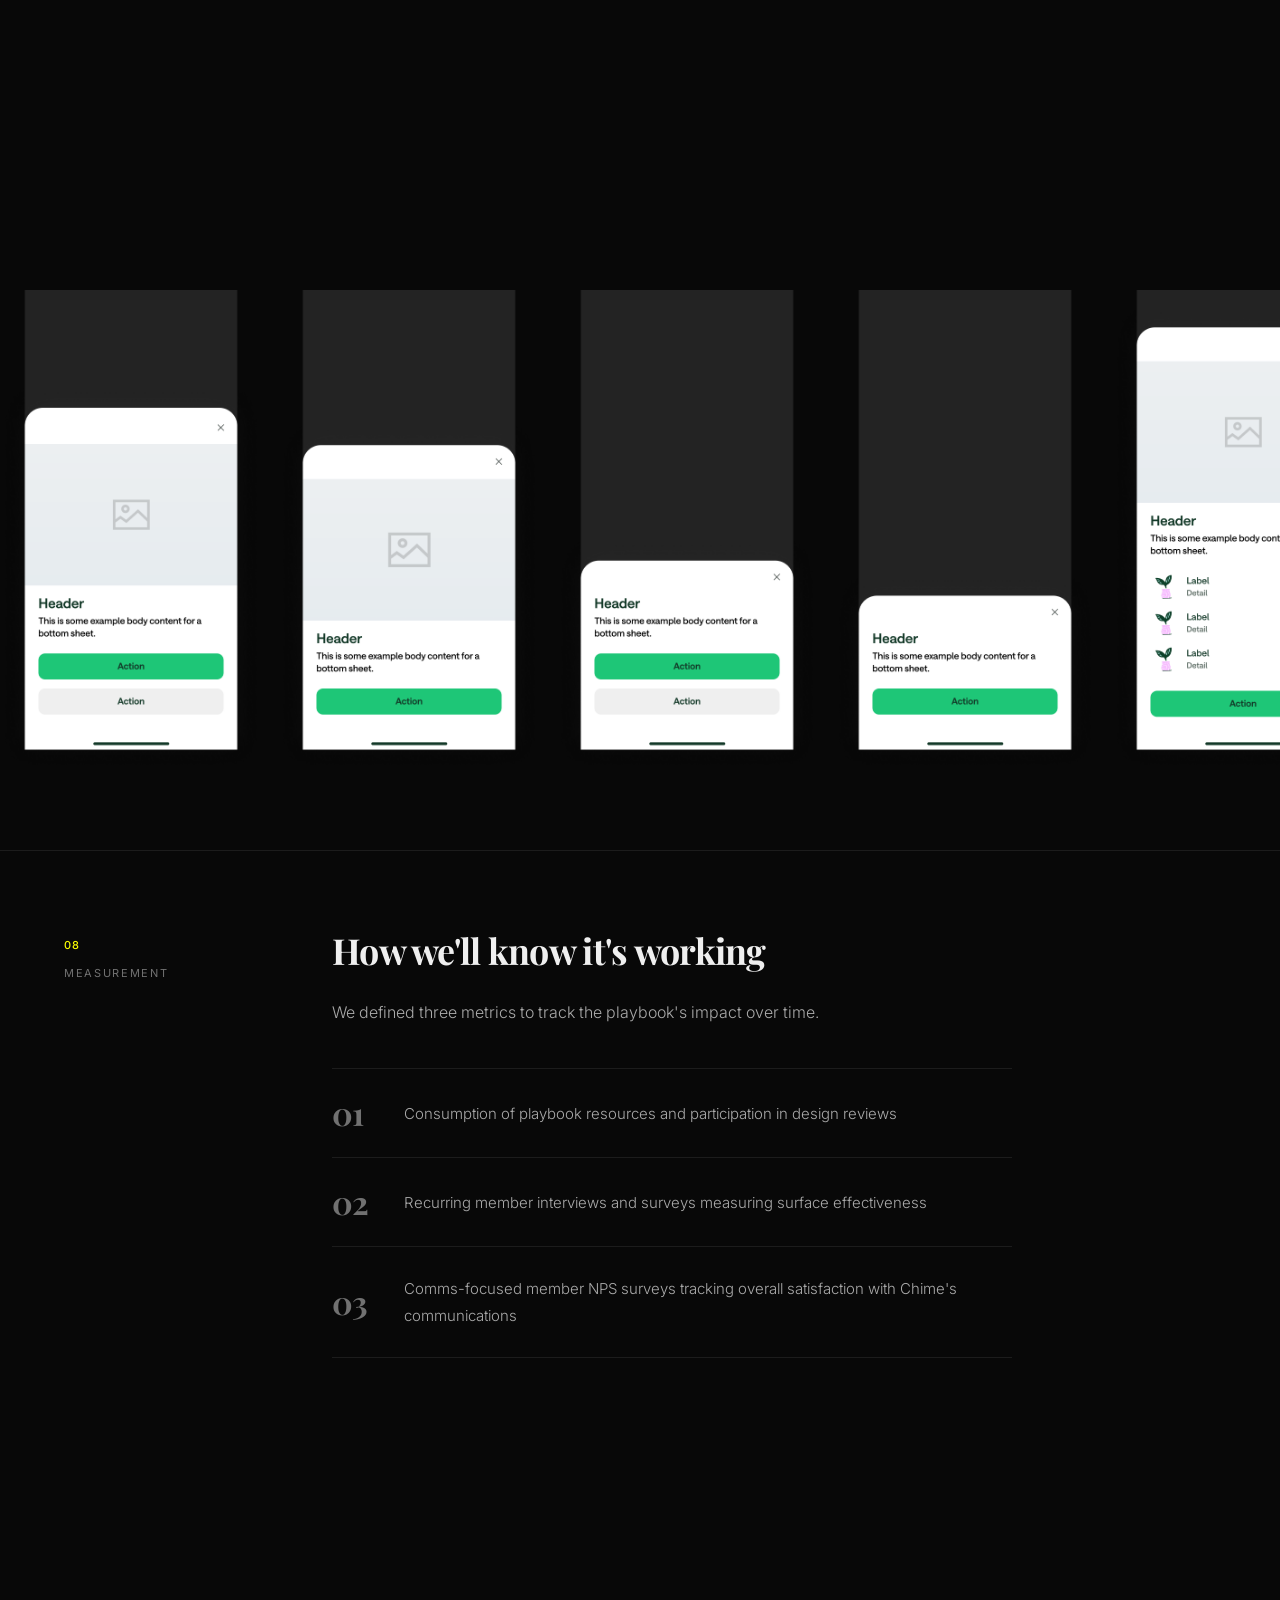
==== commit 2e82cbfa: "Fix Comms_Comp caption alignment and increase image size Co-Authored-By: Claude Sonnet 4.6 <noreply@" ====
--- a/chime-comms-playbook.html
+++ b/chime-comms-playbook.html
@@ -108,10 +108,12 @@
       <cite>— How members described Chime's communications</cite>
     </blockquote>
 
-    <figure class="cs-img-full reveal">
-      <img src="images/comms/Comms_Comp.png" alt="Competitive Analysis" class="cs-img-real cs-img-centered" style="width: 50%;">
-      <figcaption>A small sample of Chime's in-app communications</figcaption>
-    </figure>
+    <div class="cs-img-full reveal">
+      <figure style="width: 62.5%; margin: 0 auto;">
+        <img src="images/comms/Comms_Comp.png" alt="Competitive Analysis" class="cs-img-real">
+        <figcaption>A small sample of Chime's in-app communications</figcaption>
+      </figure>
+    </div>
 
     <!-- 02 · Discovery -->
     <section class="cs-section reveal">
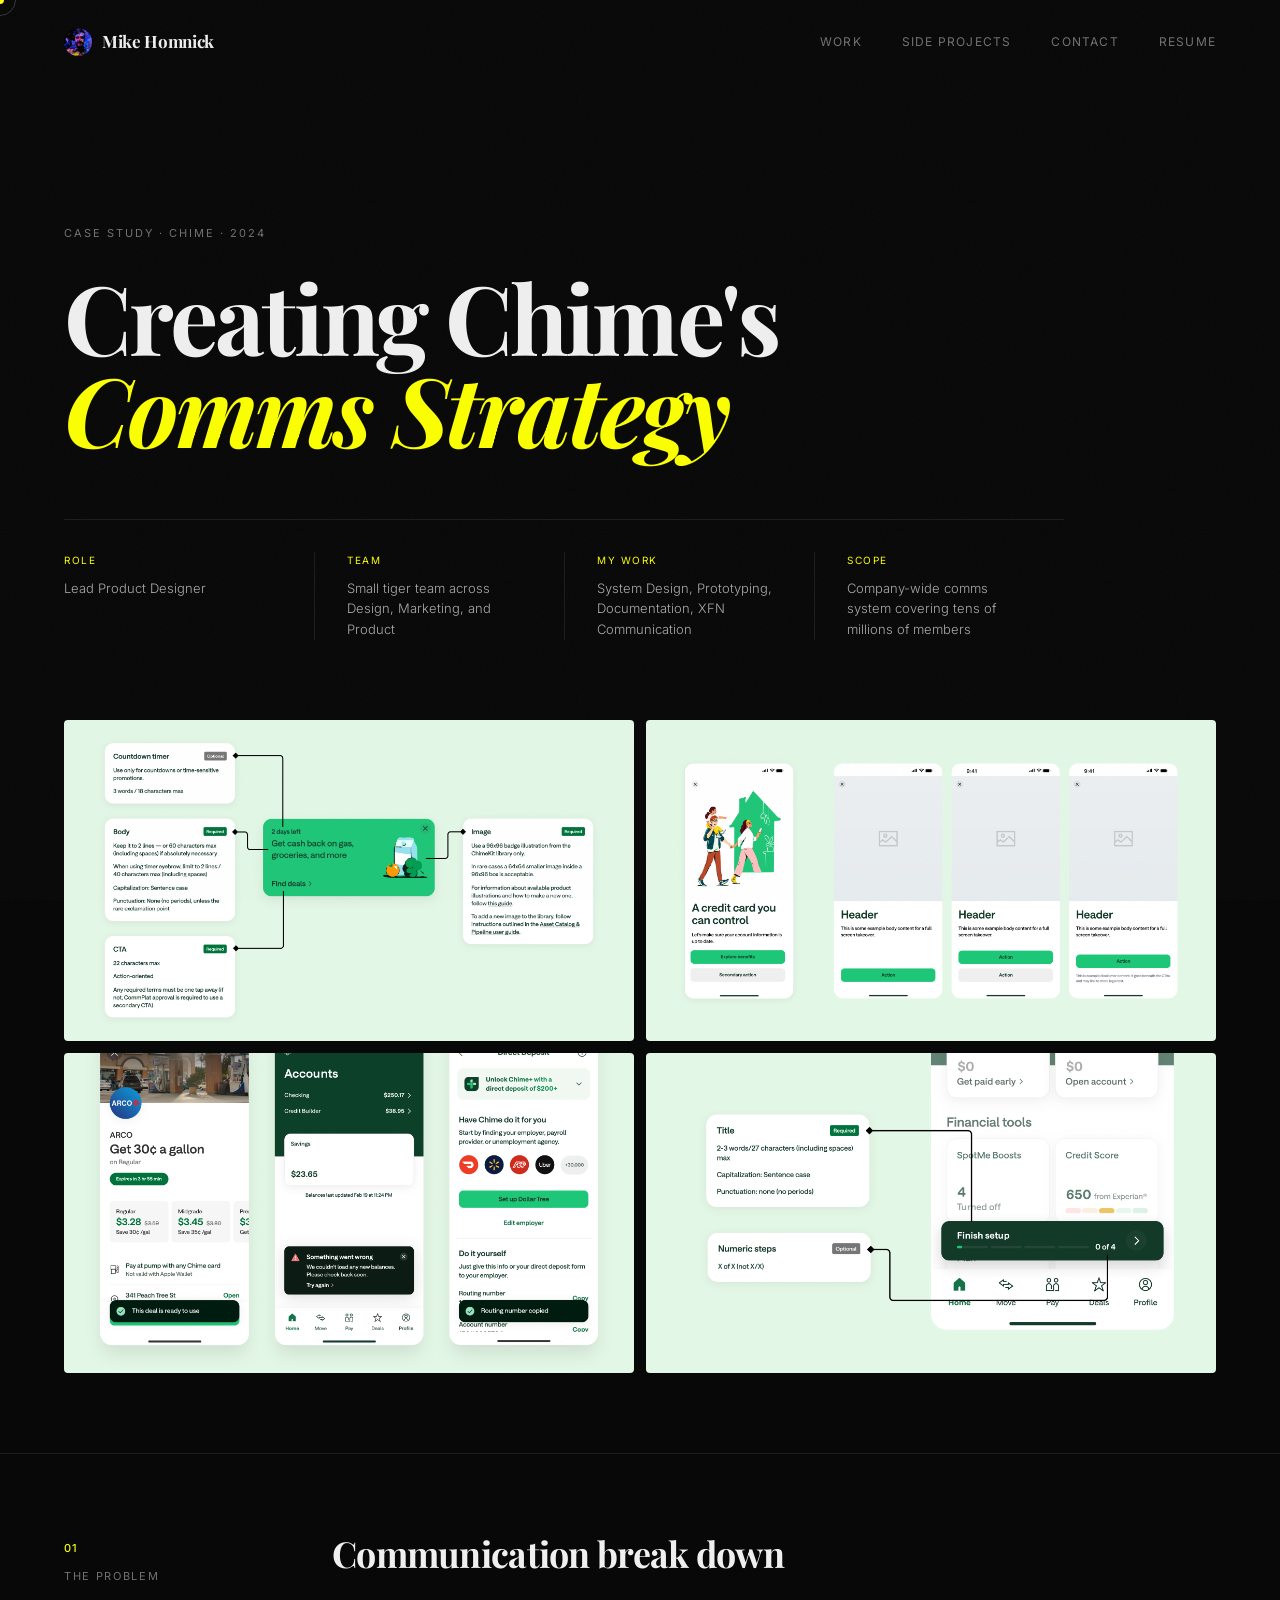
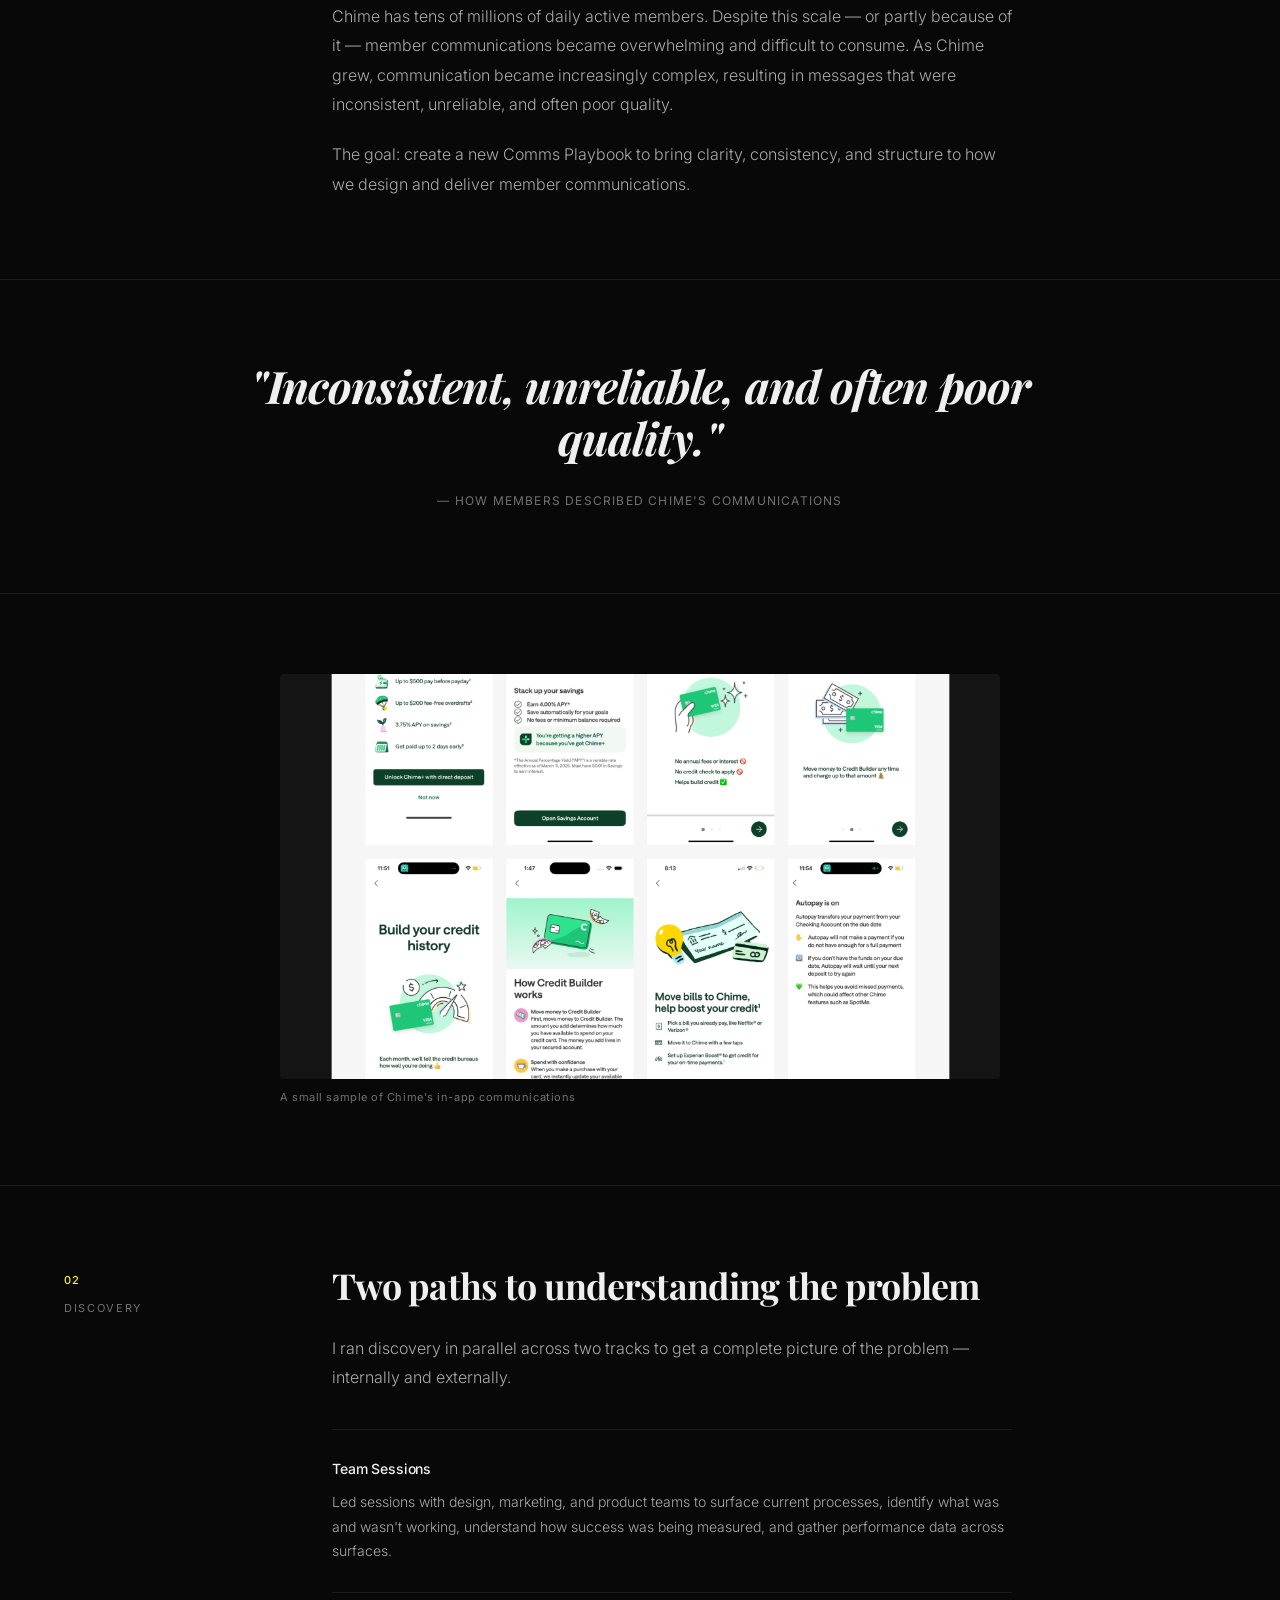
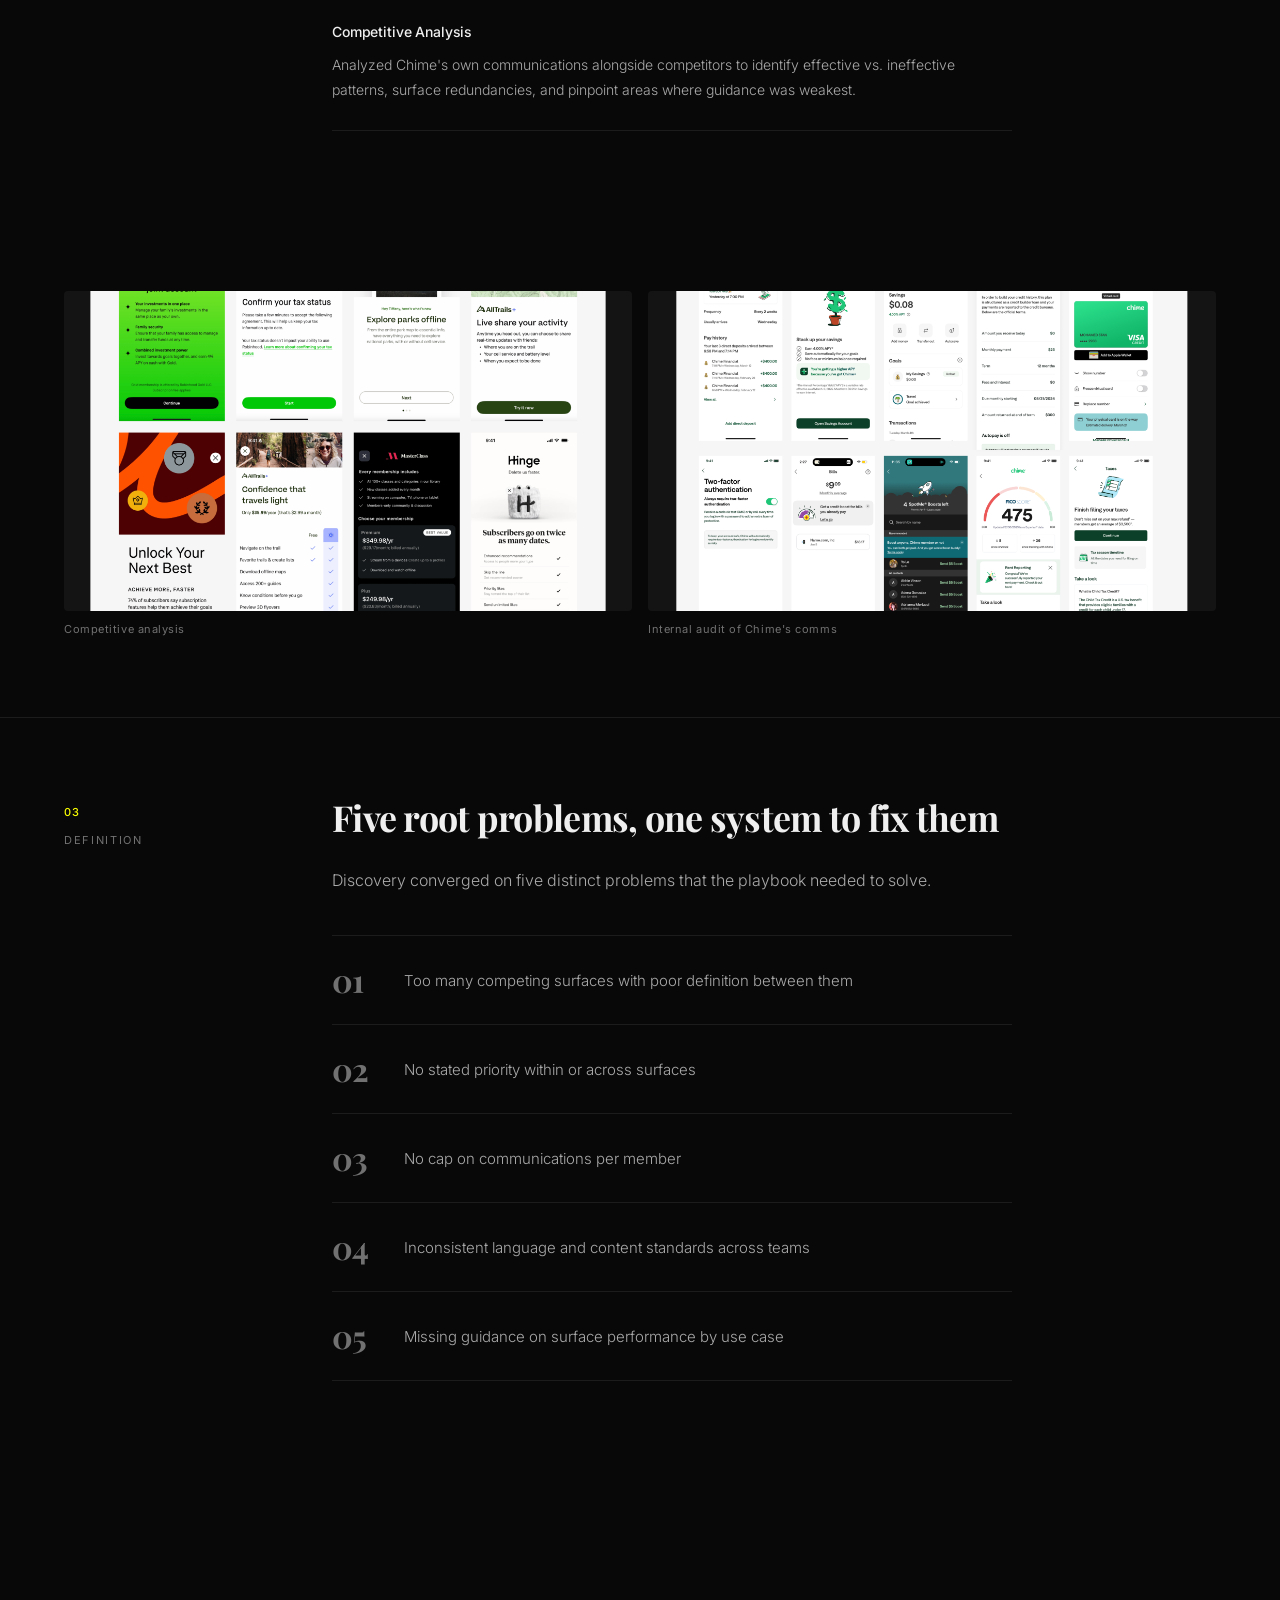
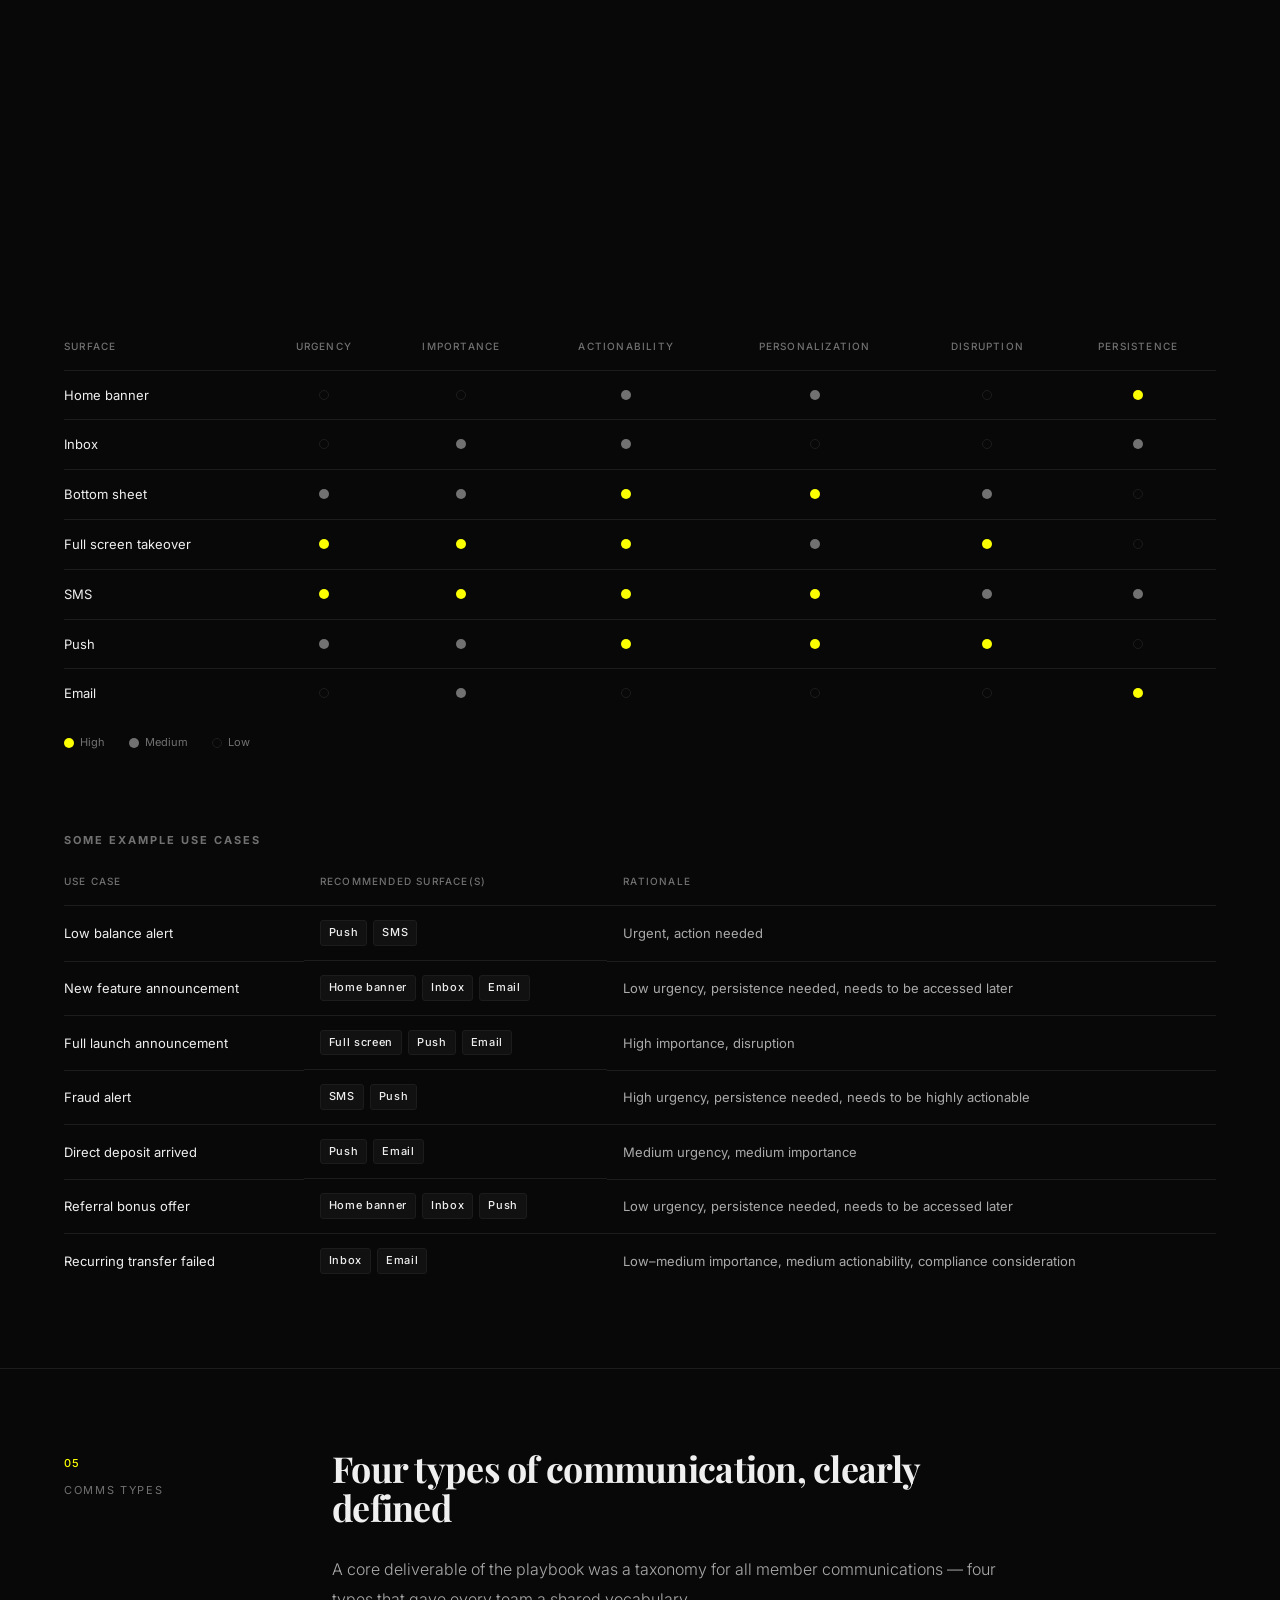
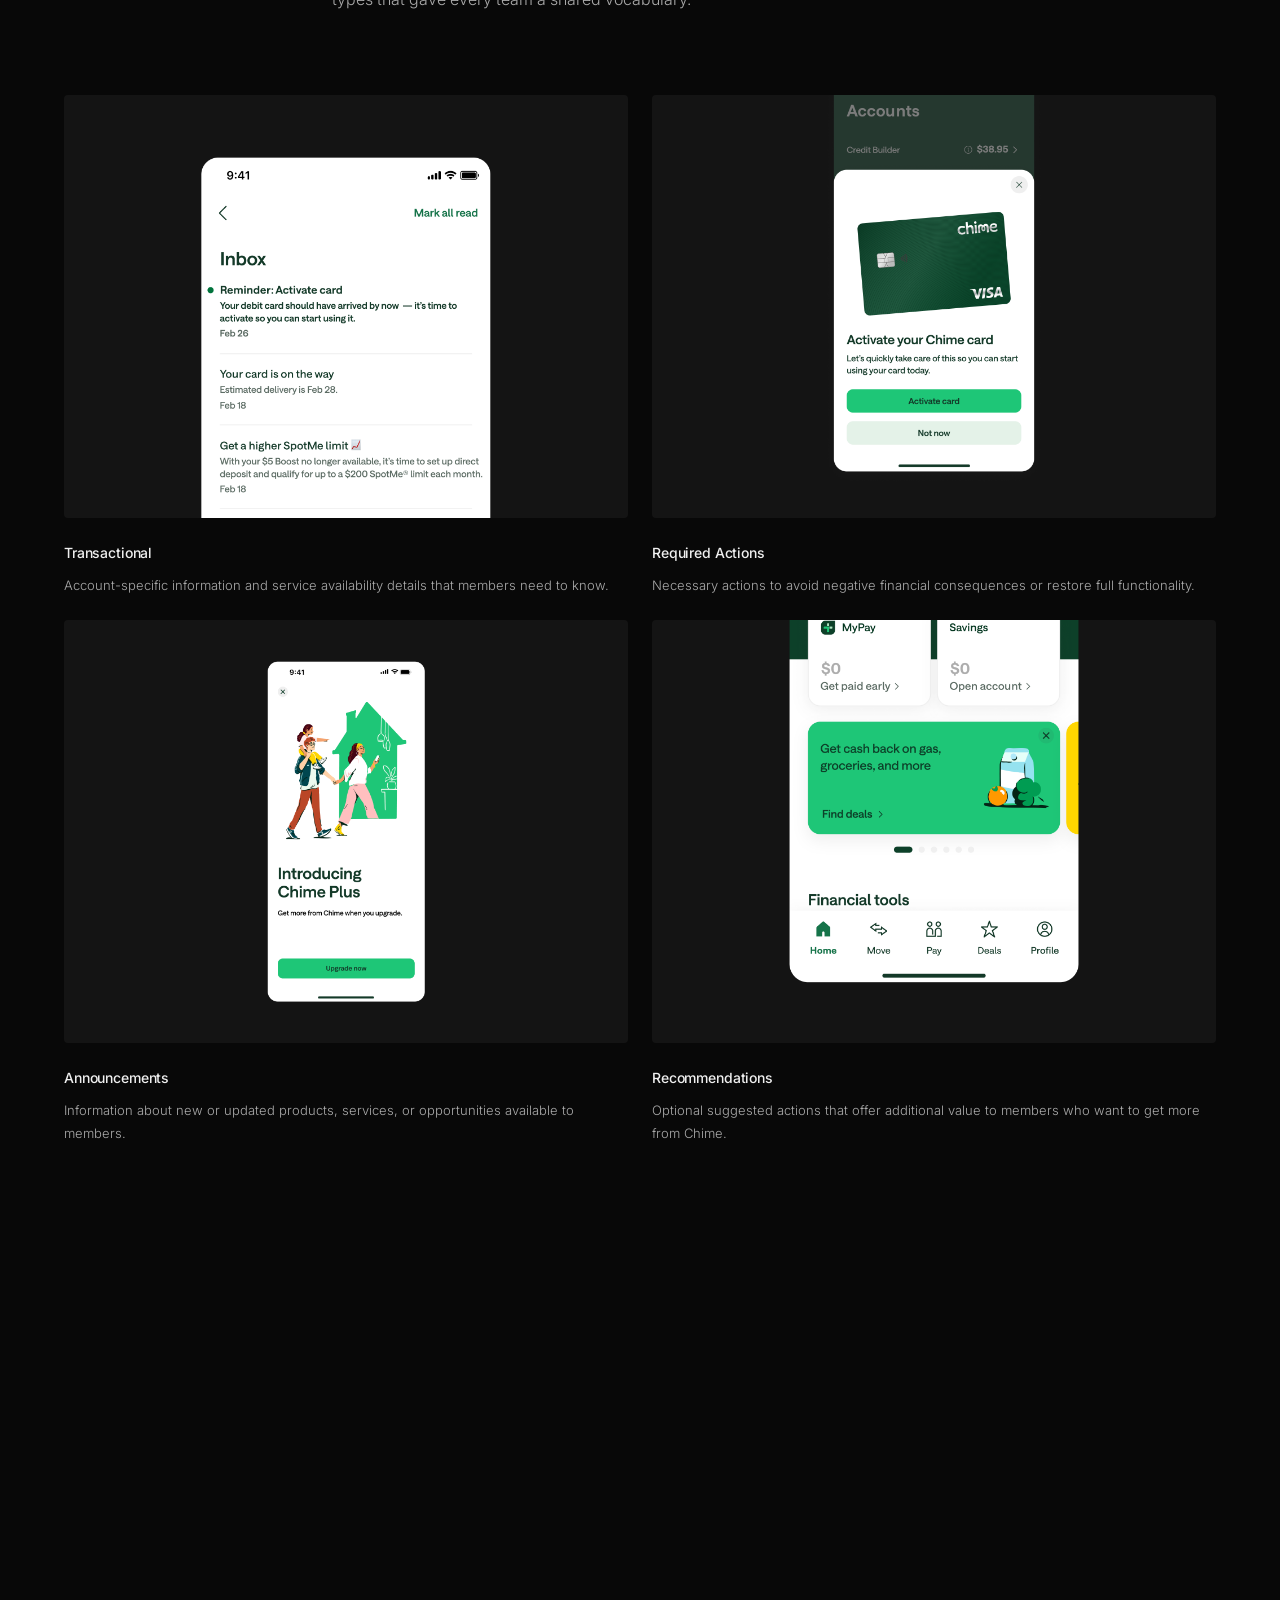
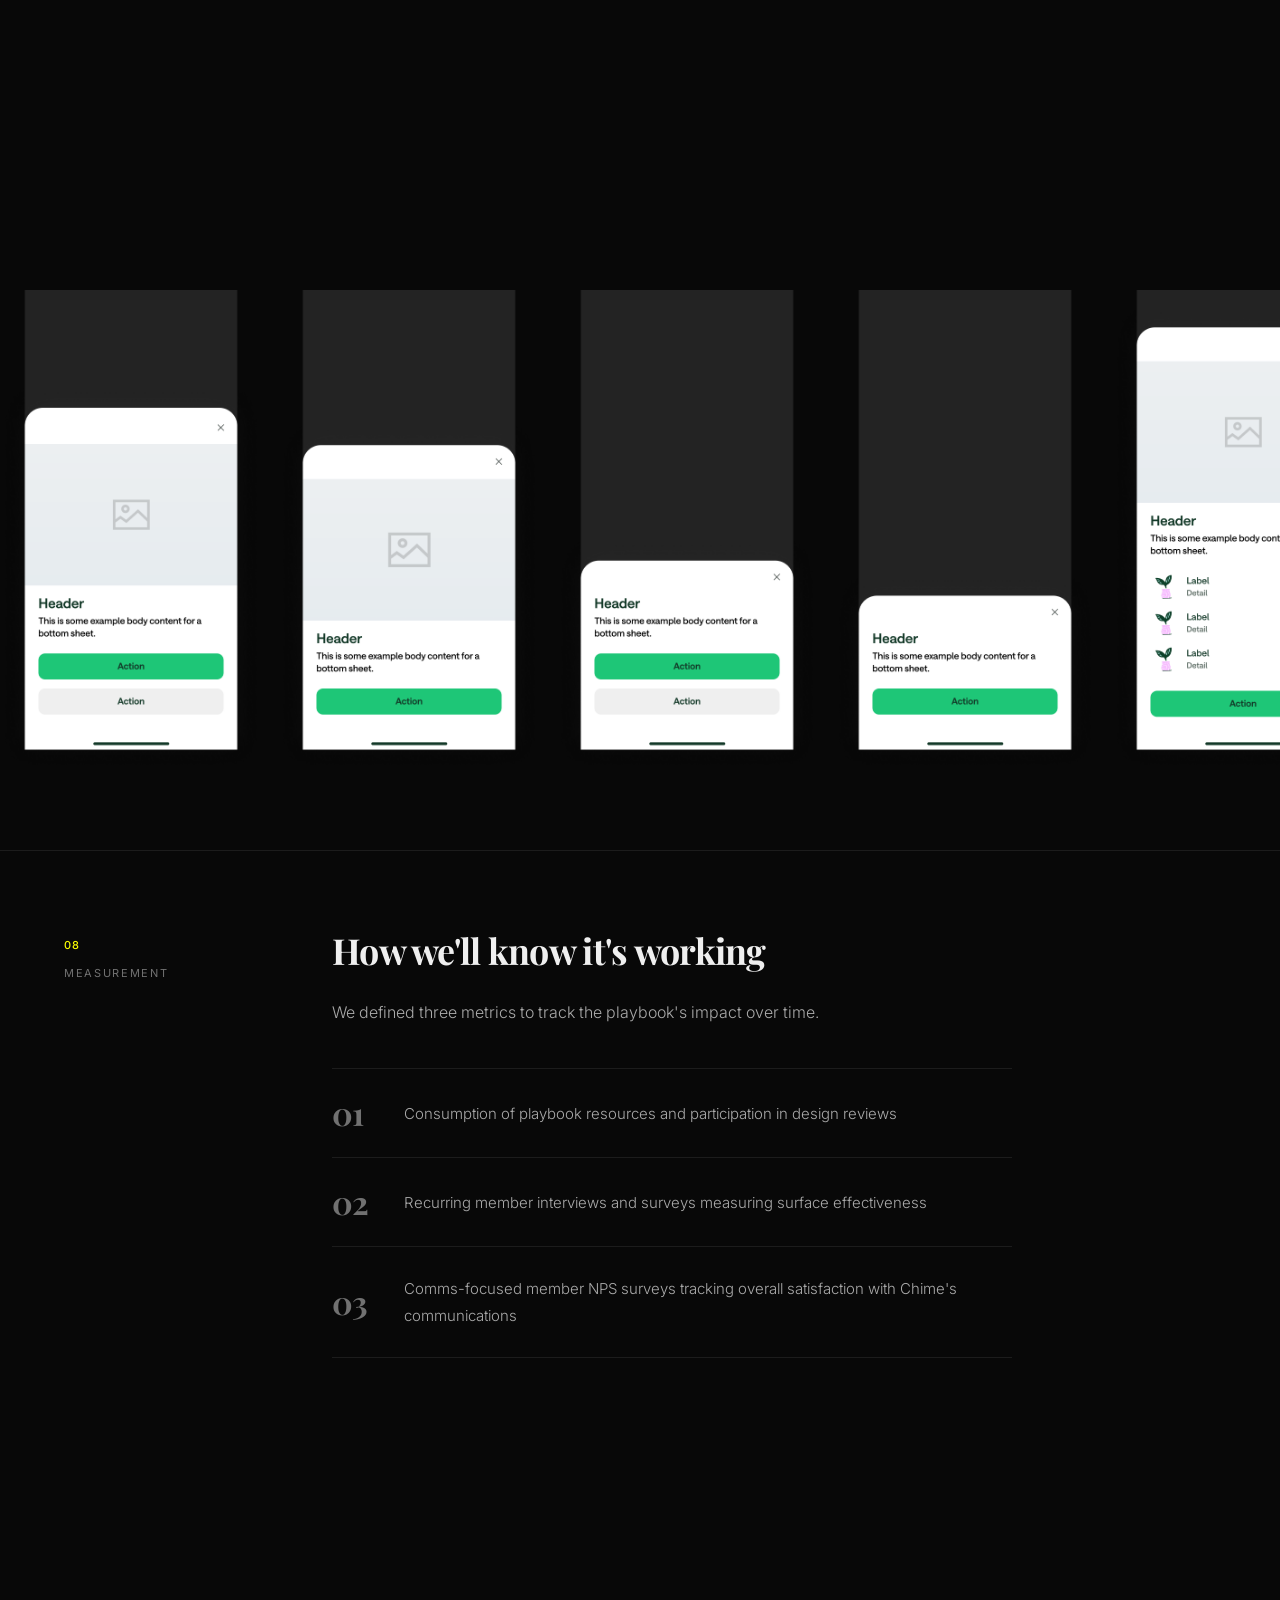
==== commit fdcd40f5: "Copy edits to comms playbook case study Update section 01 heading and correct criteria count to six." ====
--- a/chime-comms-playbook.html
+++ b/chime-comms-playbook.html
@@ -96,7 +96,7 @@
         <span class="section-label">The Problem</span>
       </div>
       <div class="cs-section-content">
-        <h2 class="cs-heading">Communication break down at scale</h2>
+        <h2 class="cs-heading">Communication break down</h2>
         <p>Chime has tens of millions of daily active members. Despite this scale — or partly because of it — member communications became overwhelming and difficult to consume. As Chime grew, communication became increasingly complex, resulting in messages that were inconsistent, unreliable, and often poor quality.</p>
         <p>The goal: create a new Comms Playbook to bring clarity, consistency, and structure to how we design and deliver member communications.</p>
       </div>
@@ -194,7 +194,7 @@
       </div>
       <div class="cs-section-content">
         <h2 class="cs-heading">A ranking system for every surface</h2>
-        <p>To bring order to competing surfaces, I created a ranking system that evaluated each communications surface against seven criteria — enabling teams to confidently assign the right surface to any use case.</p>
+        <p>To bring order to competing surfaces, I created a ranking system that evaluated each communications surface against six criteria — enabling teams to confidently assign the right surface to any use case.</p>
         <p>This gave every team a shared framework for decision-making rather than relying on tribal knowledge or gut instinct.</p>
       </div>
     </section>
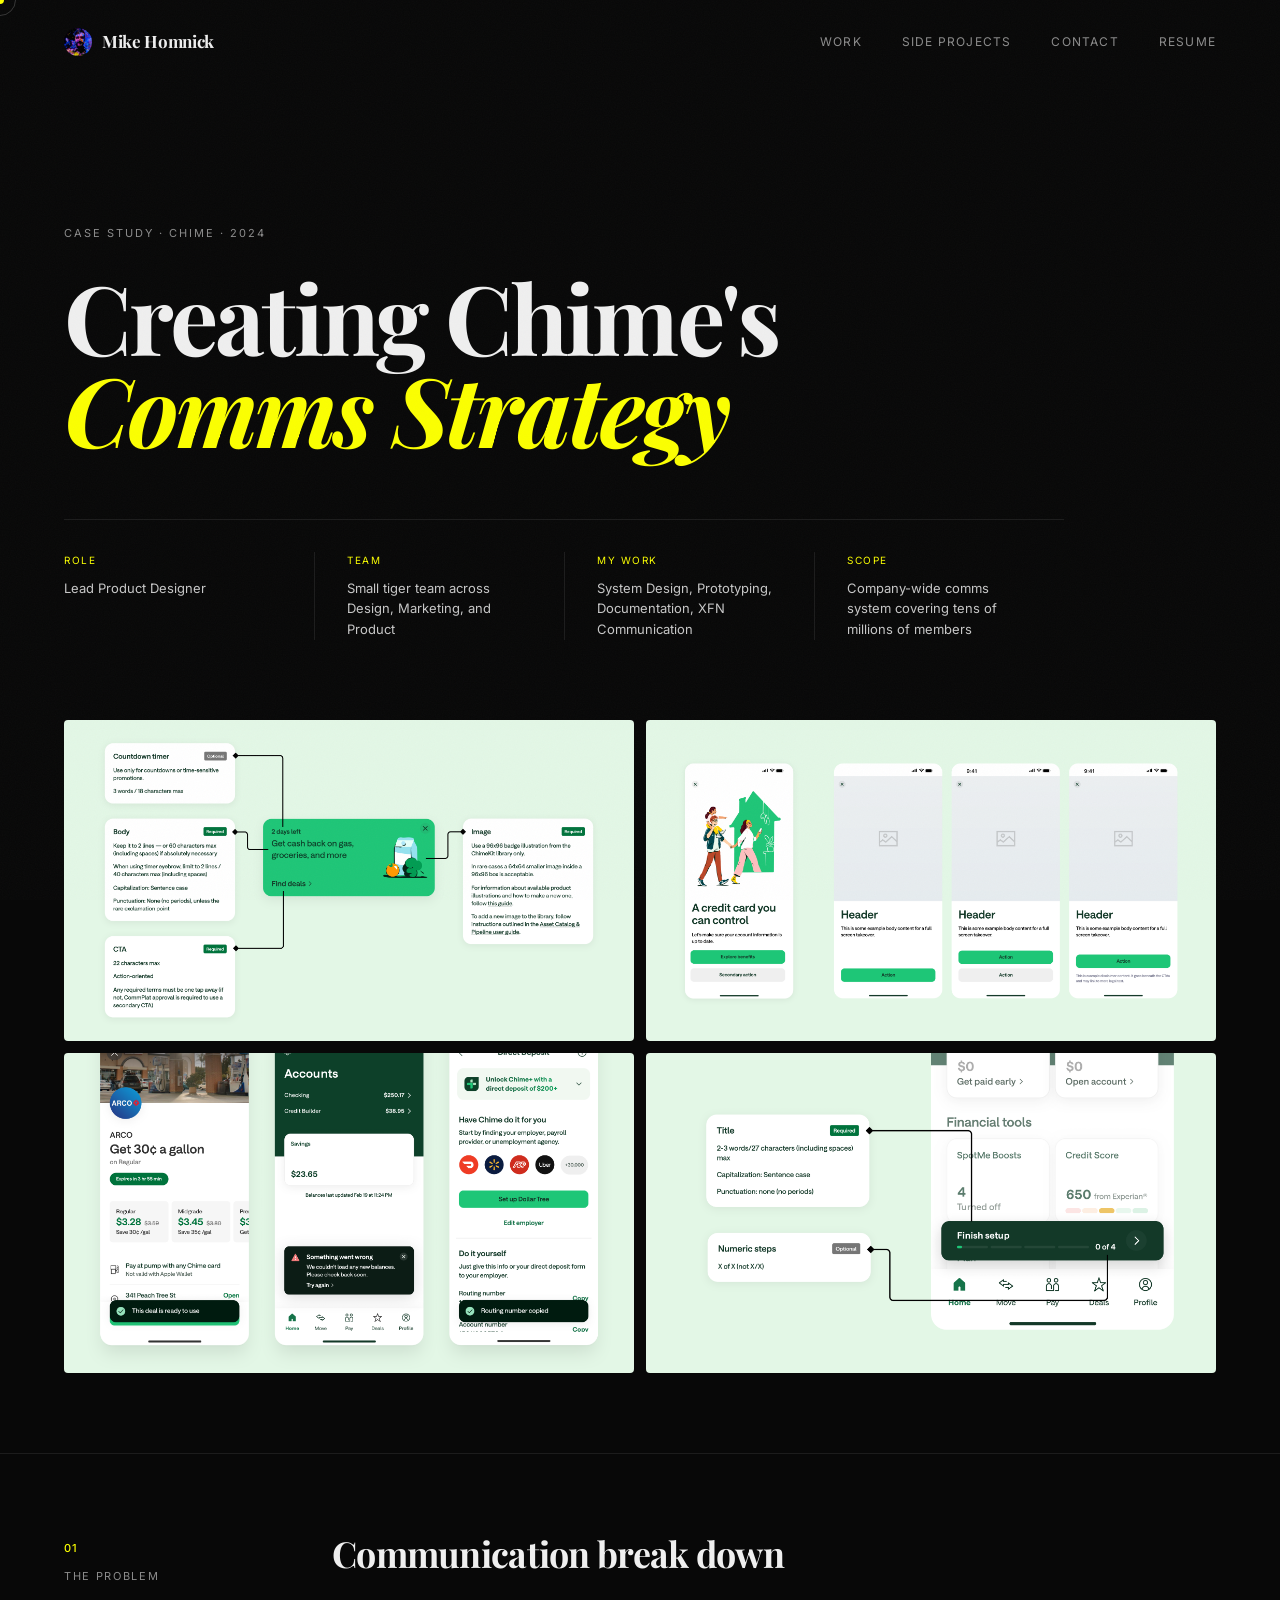
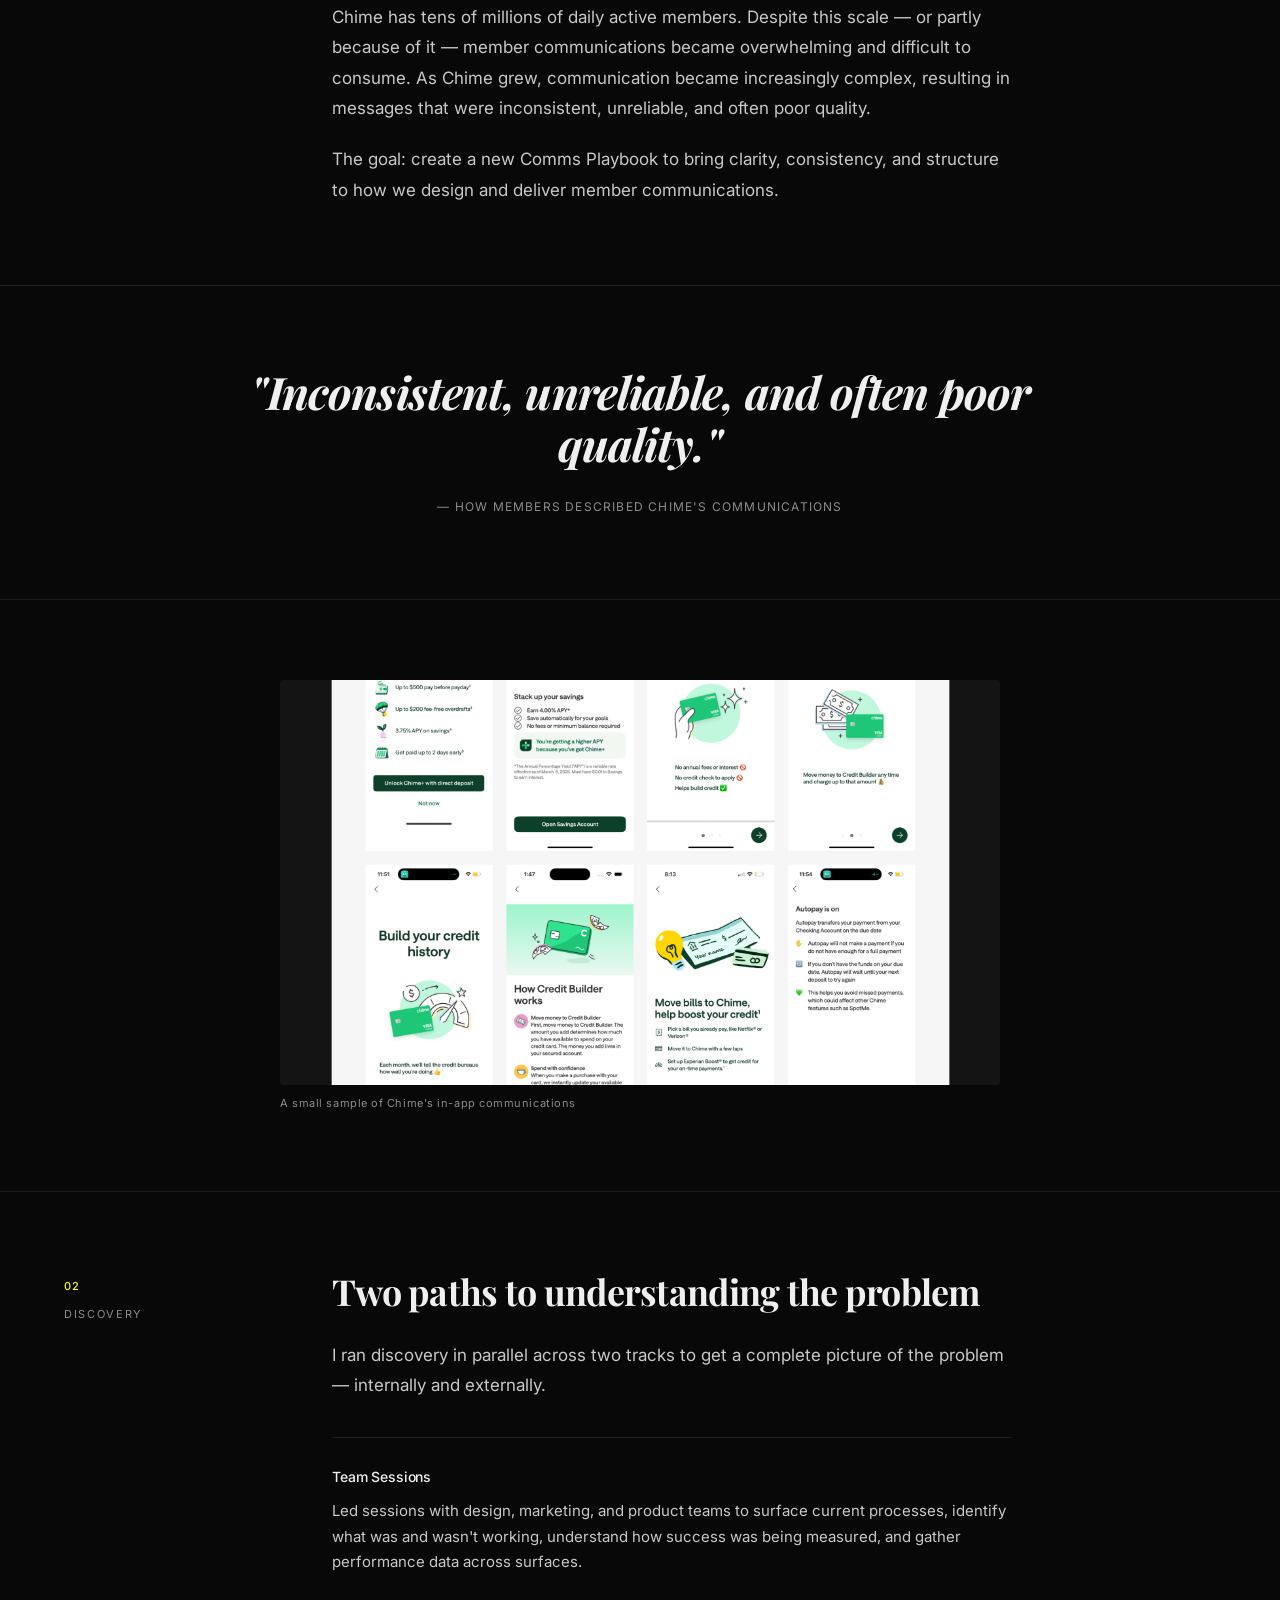
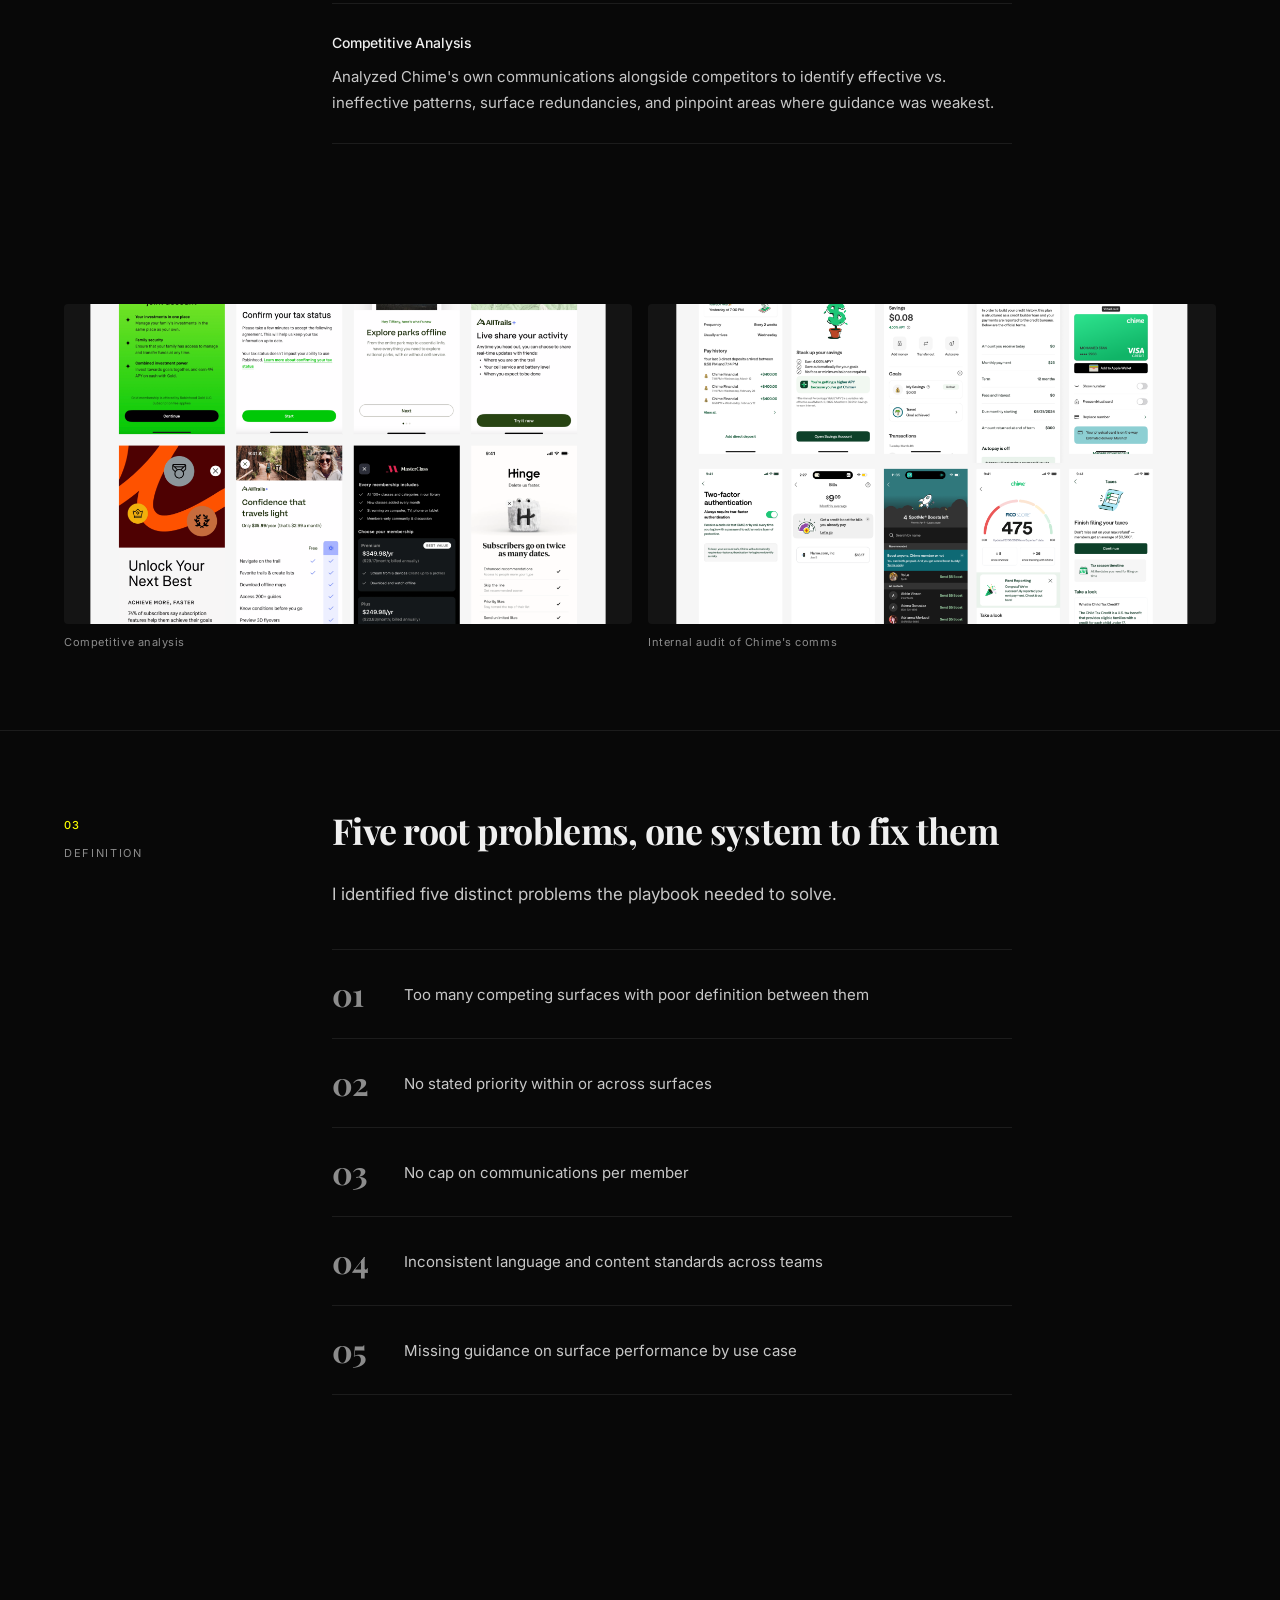
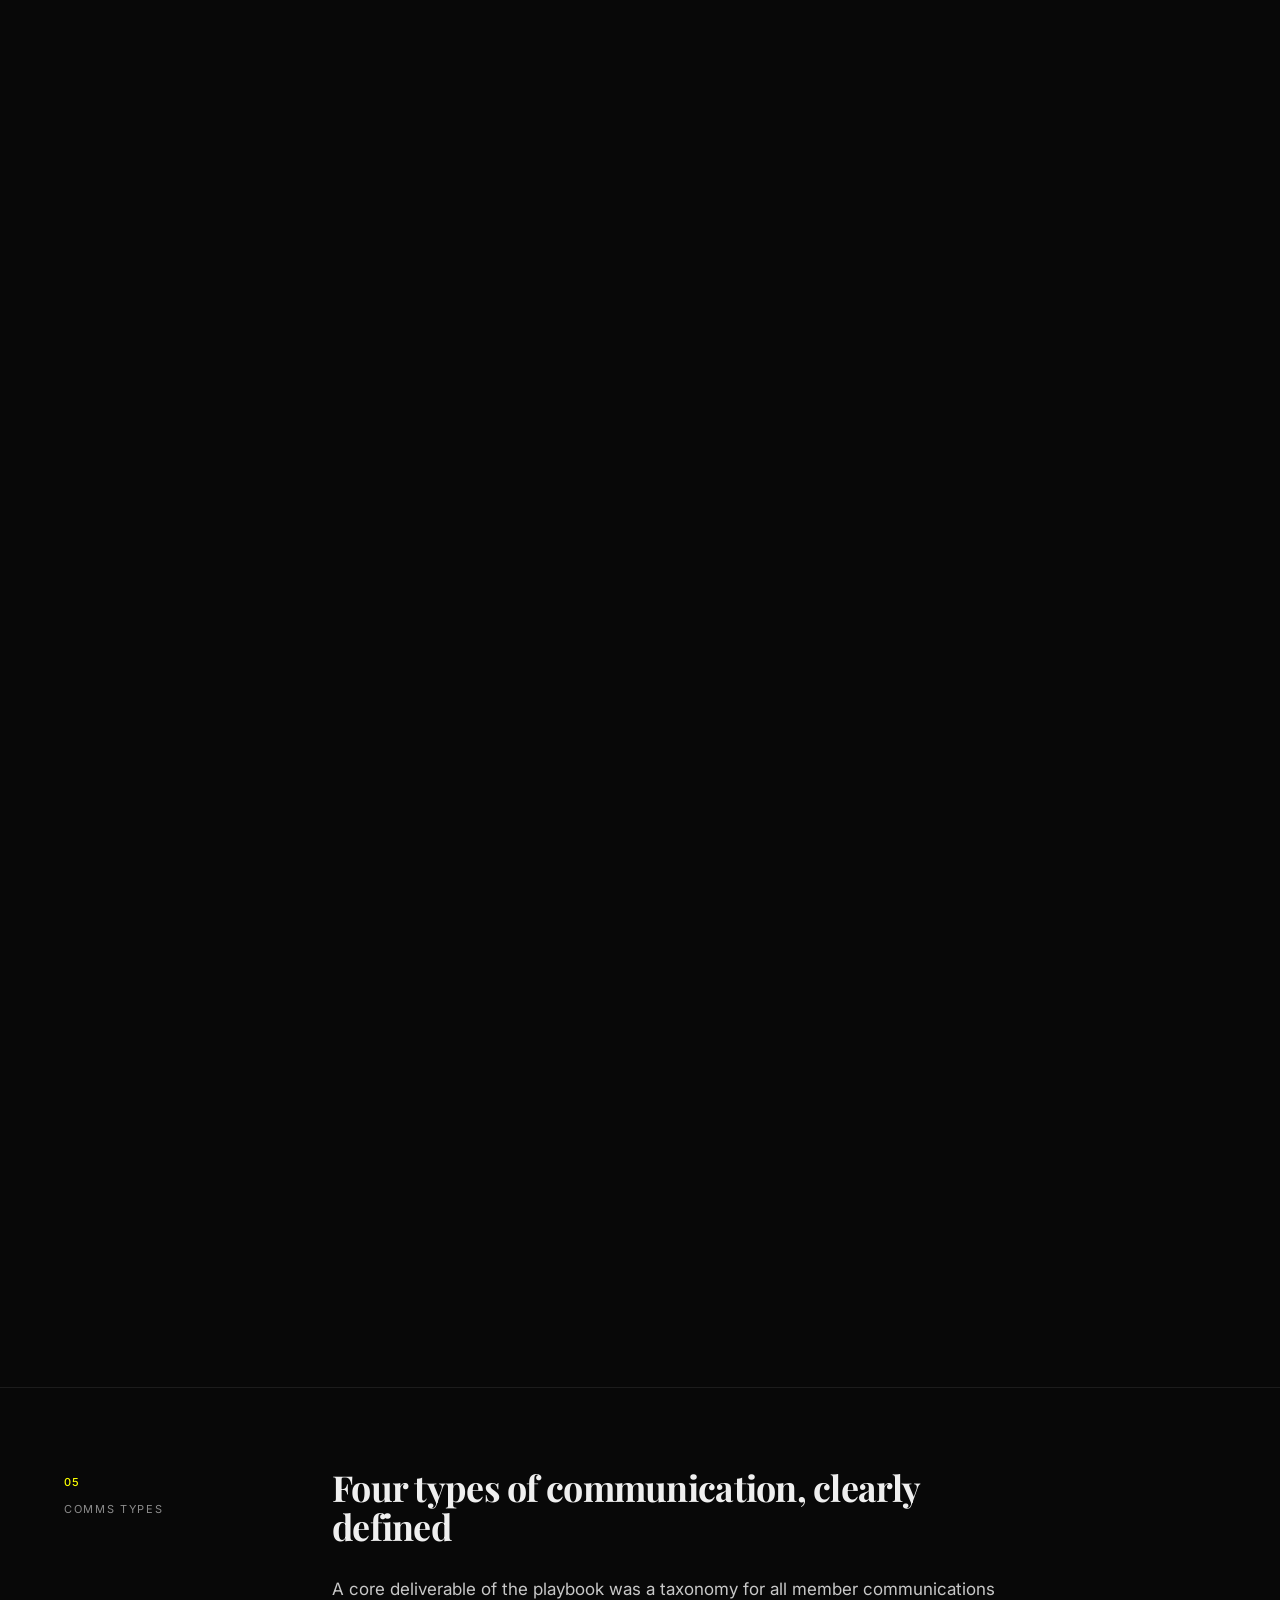
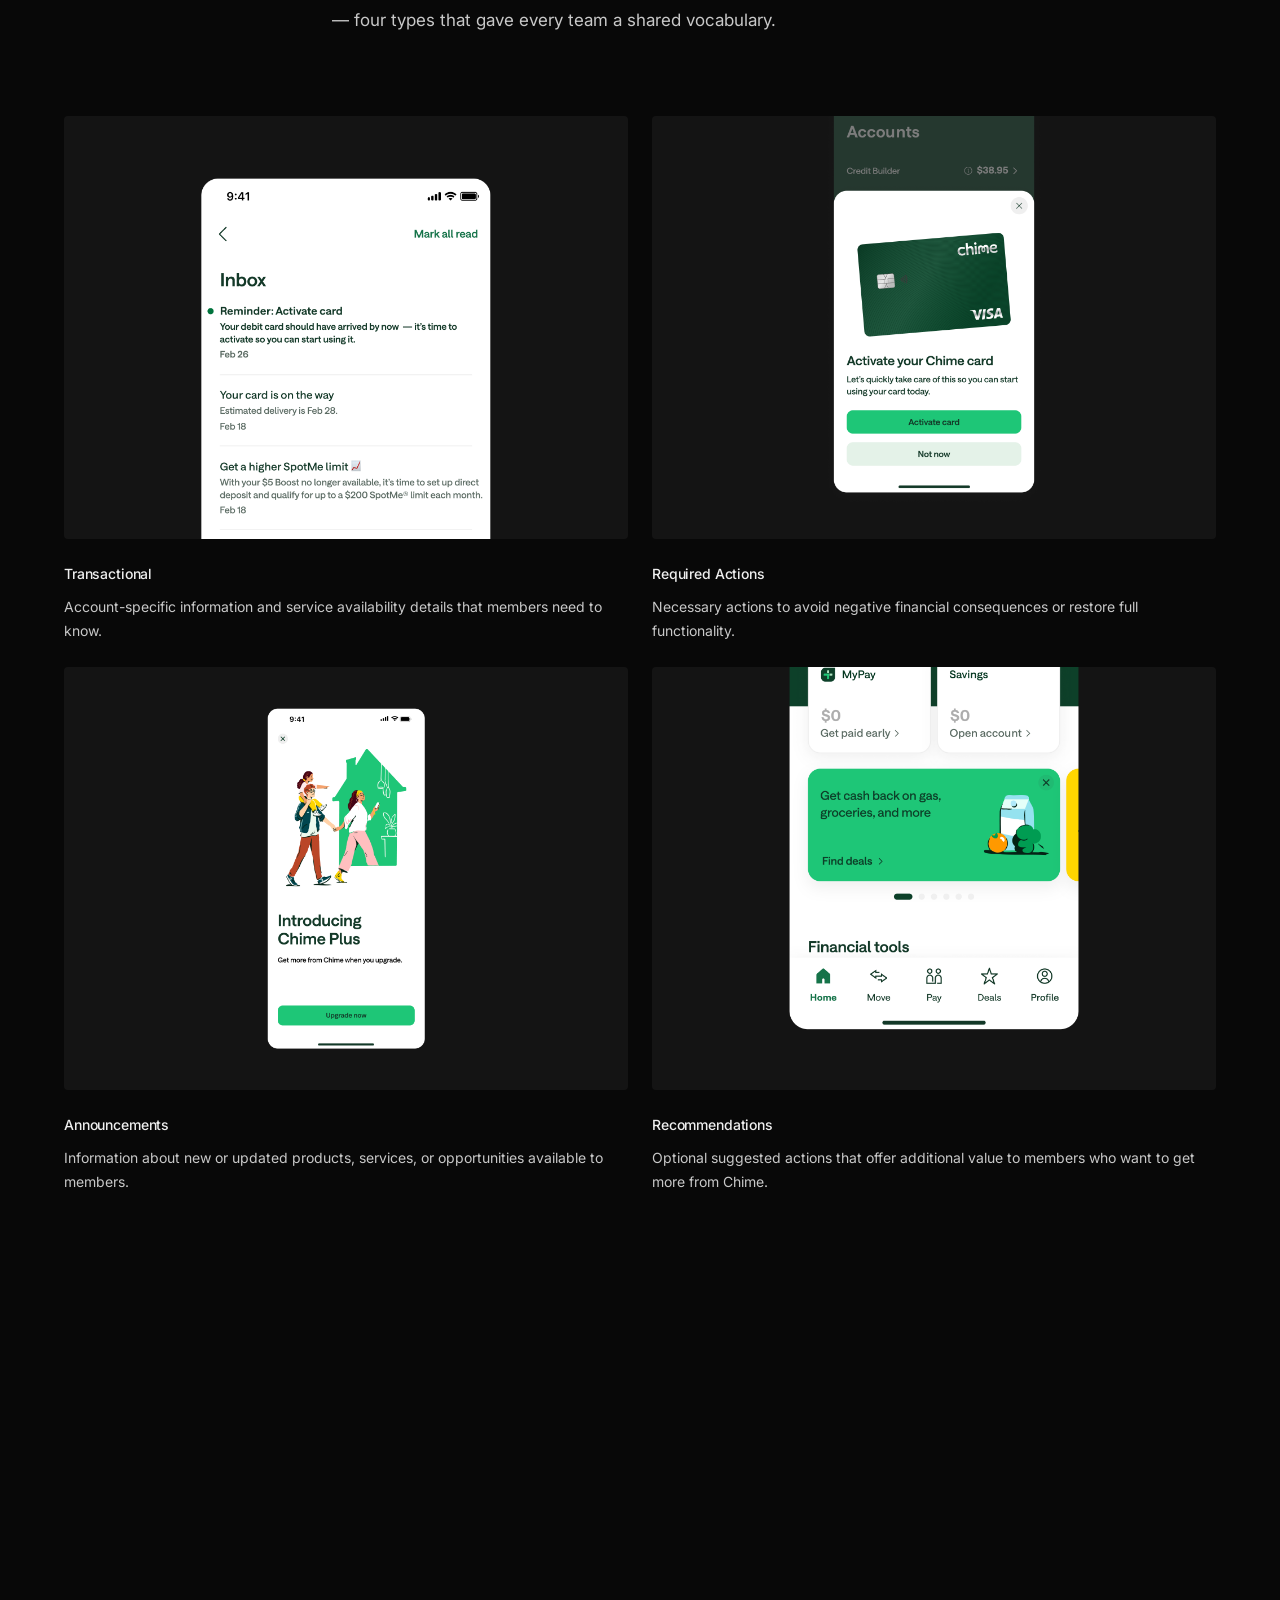
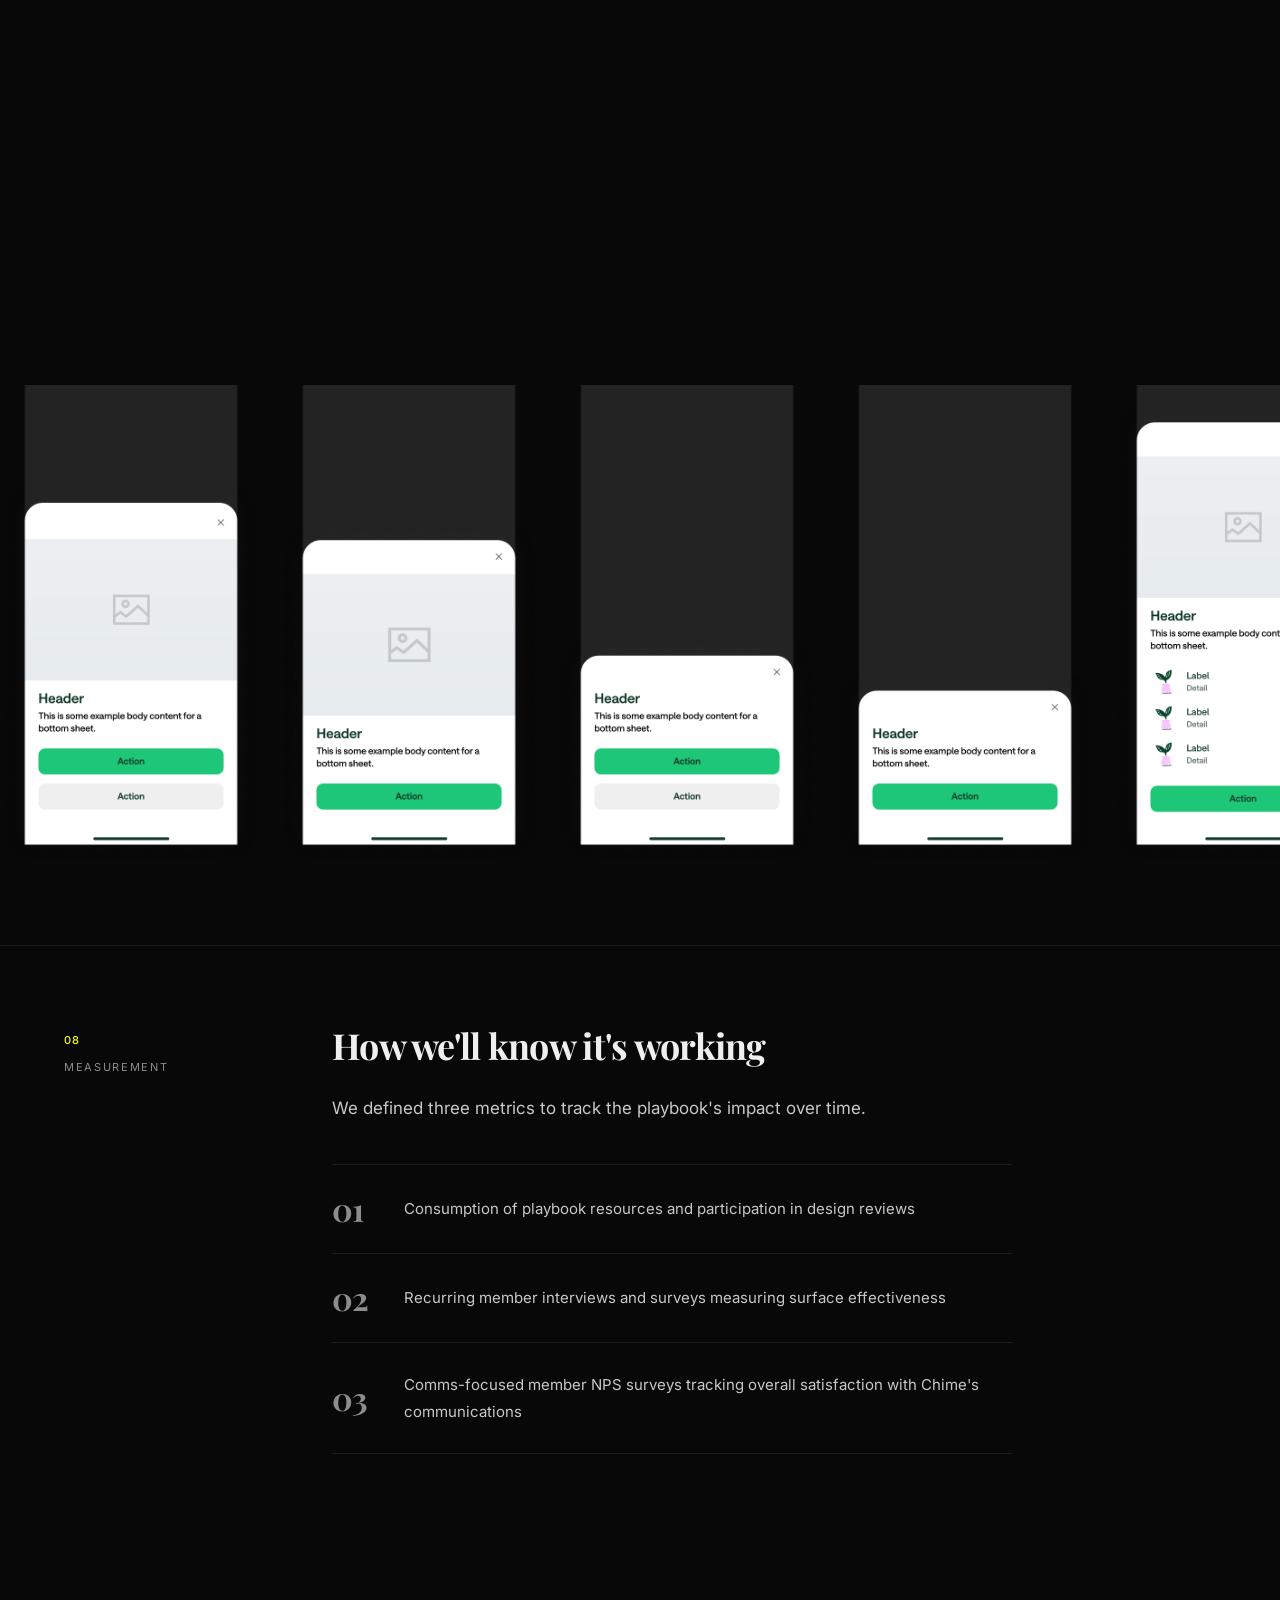
==== commit 5fb59820: "Tighten definition section copy in comms playbook Co-Authored-By: Claude Sonnet 5.5 <noreply@anthrop" ====
--- a/chime-comms-playbook.html
+++ b/chime-comms-playbook.html
@@ -158,7 +158,7 @@
       </div>
       <div class="cs-section-content">
         <h2 class="cs-heading">Five root problems, one system to fix them</h2>
-        <p>Discovery converged on five distinct problems that the playbook needed to solve.</p>
+        <p>I identified five distinct problems the playbook needed to solve.</p>
 
         <div class="cs-findings">
           <div class="cs-finding">
--- a/style.css
+++ b/style.css
@@ -12,8 +12,8 @@
   --surface:  #111111;
   --border:   #1c1c1c;
   --text:     #efefef;
-  --muted:    #717171;
-  --muted-lt: #aaaaaa;
+  --muted:    #8c8c8c;
+  --muted-lt: #c8c8c8;
   --accent:   #fbff00;
 
   --serif: 'Playfair Display', Georgia, 'Times New Roman', serif;
@@ -412,7 +412,7 @@
   color: var(--muted-lt);
   line-height: 1.75;
   max-width: 640px;
-  font-weight: 300;
+  font-weight: 400;
   transition-delay: 0.35s;
 }
 
@@ -686,7 +686,7 @@
 
 .project-desc {
   font-size: 14px;
-  font-weight: 300;
+  font-weight: 400;
   color: var(--muted-lt);
   line-height: 1.8;
   margin-bottom: 32px;
@@ -749,7 +749,7 @@
 
 .about-left p {
   font-size: 15px;
-  font-weight: 300;
+  font-weight: 400;
   color: var(--muted-lt);
   line-height: 1.85;
   margin-bottom: 18px;
@@ -819,7 +819,7 @@
 
 .skills-col li {
   font-size: 14px;
-  font-weight: 300;
+  font-weight: 400;
   color: var(--muted-lt);
   padding: 10px 0;
   border-bottom: 1px solid var(--border);
@@ -866,7 +866,7 @@
 .contact-email {
   display: inline-block;
   font-size: clamp(18px, 2.4vw, 28px);
-  font-weight: 300;
+  font-weight: 400;
   color: var(--muted-lt);
   margin-bottom: 48px;
   padding-bottom: 20px;
--- a/case-study.css
+++ b/case-study.css
@@ -75,7 +75,7 @@
 .cs-meta-value {
   display: block;
   font-size: 13px;
-  font-weight: 300;
+  font-weight: 400;
   color: var(--muted-lt);
   line-height: 1.6;
 }
@@ -221,10 +221,10 @@
 }
 
 .cs-section-content p {
-  font-size: 16px;
-  font-weight: 300;
+  font-size: 17px;
+  font-weight: 400;
   color: var(--muted-lt);
-  line-height: 1.85;
+  line-height: 1.8;
   margin-bottom: 20px;
 }
 
@@ -237,10 +237,10 @@
 }
 
 .cs-list li {
-  font-size: 16px;
-  font-weight: 300;
+  font-size: 17px;
+  font-weight: 400;
   color: var(--muted-lt);
-  line-height: 1.85;
+  line-height: 1.8;
   margin-bottom: 8px;
   padding-left: 8px;
 }
@@ -319,7 +319,7 @@
 
 .cs-stat-card .cs-stat-label {
   font-size: 13px;
-  font-weight: 300;
+  font-weight: 400;
   color: var(--muted-lt);
   line-height: 1.5;
 }
@@ -398,9 +398,9 @@
 }
 
 .cs-card p {
-  font-size: 14px !important;
+  font-size: 15px !important;
   color: var(--muted-lt) !important;
-  line-height: 1.75 !important;
+  line-height: 1.7 !important;
   margin-bottom: 0 !important;
 }
 
@@ -428,8 +428,8 @@
 }
 
 .cs-concept p {
-  font-size: 13px;
-  font-weight: 300;
+  font-size: 14px;
+  font-weight: 400;
   color: var(--muted-lt);
   line-height: 1.7;
 }
@@ -495,7 +495,7 @@
 
 .cs-finding p {
   font-size: 15px !important;
-  font-weight: 300 !important;
+  font-weight: 400 !important;
   color: var(--muted-lt) !important;
   line-height: 1.8 !important;
   margin-bottom: 0 !important;
